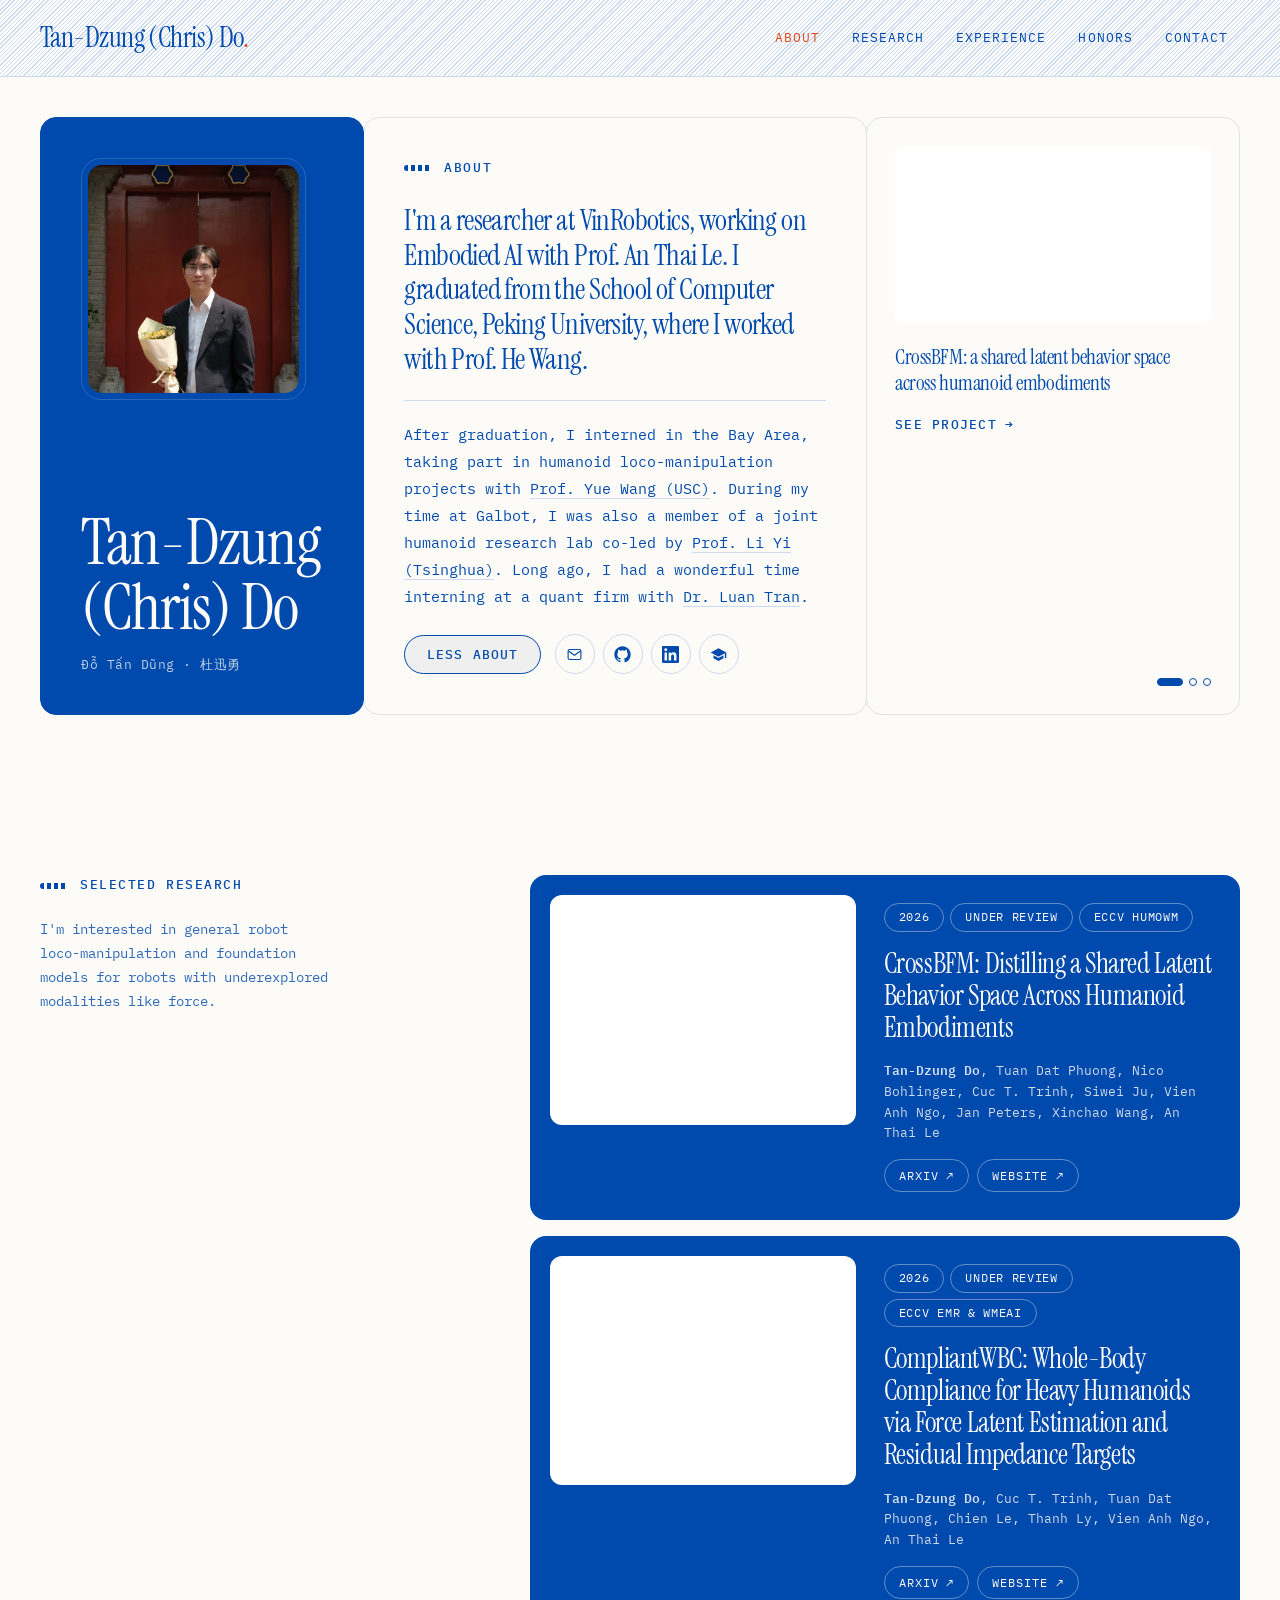
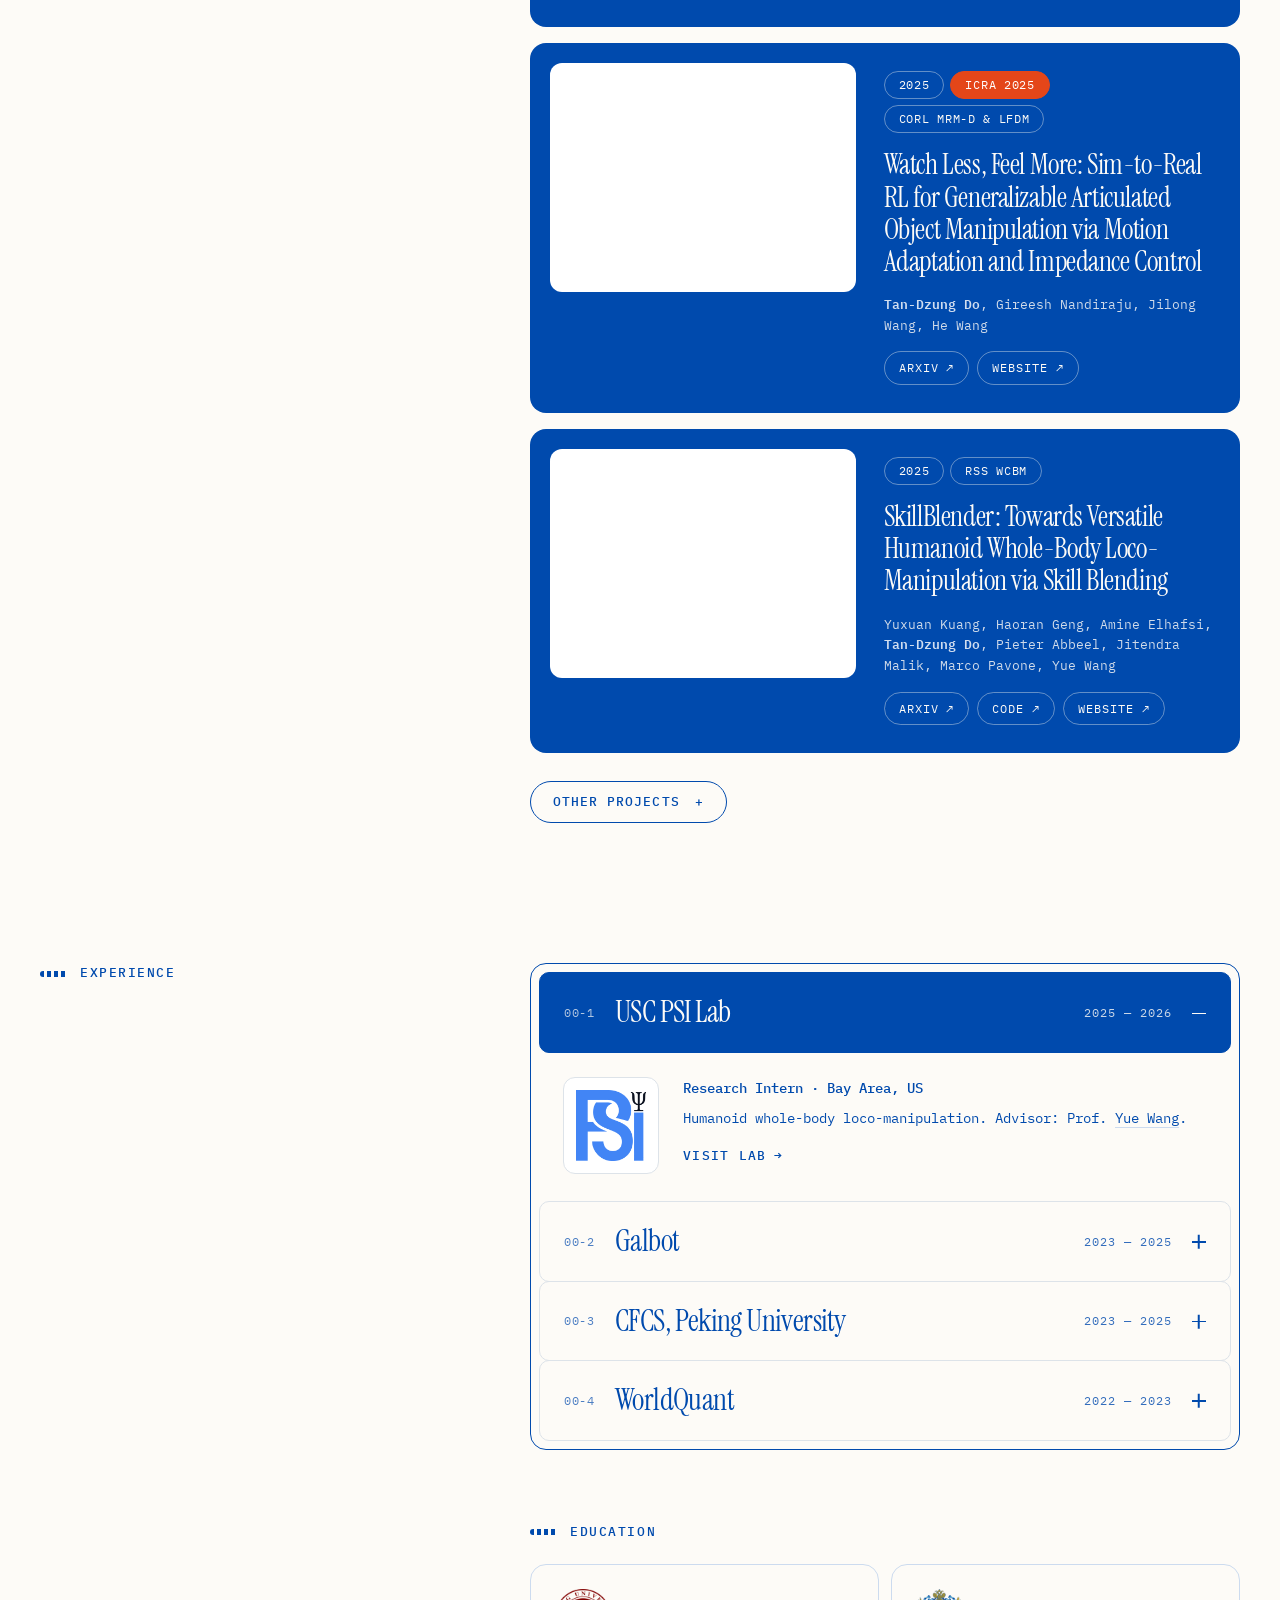
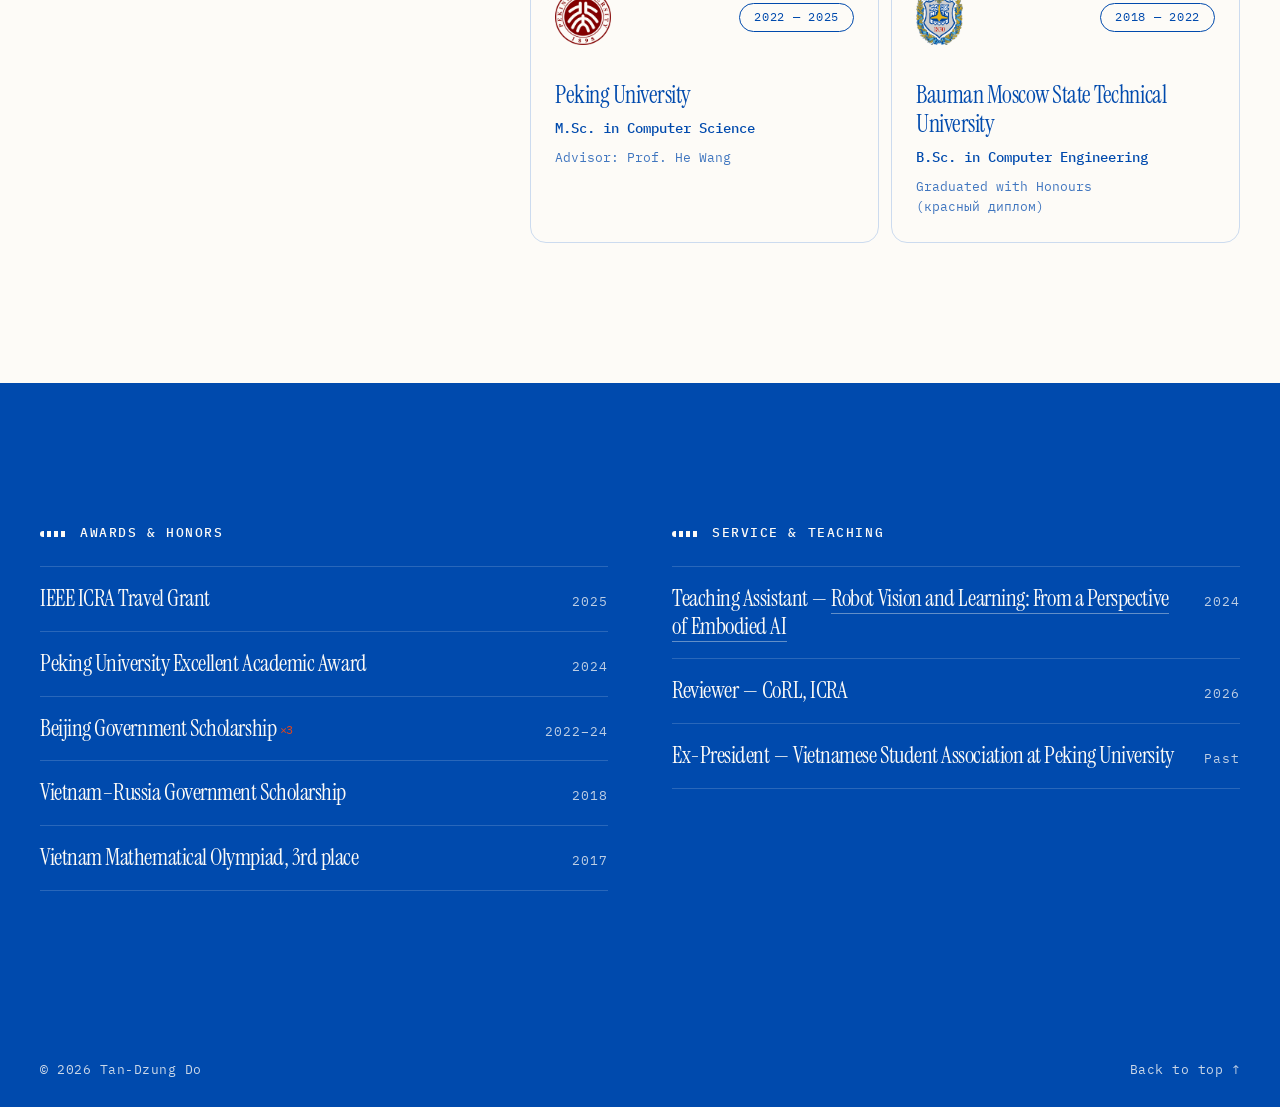
==== index.html @ 49c079be "Add arXiv links for CrossBFM and CompliantWBC" ====
<!DOCTYPE html>
<html lang="en">

<head>
  <meta charset="utf-8">
  <meta name="viewport" content="width=device-width, initial-scale=1">
  <title>Tan-Dzung (Chris) Do</title>
  <meta name="author" content="Tan-Dzung Do">
  <meta name="description" content="Tan-Dzung (Chris) Do — Researcher at VinRobotics working on Embodied AI and humanoid loco-manipulation.">

  <!-- No build step: index.html + style.css + main.js, with assets in
       images/ and videos/. Open index.html directly and it works. -->
  <link rel="icon" href="favicon.ico">

  <link rel="preconnect" href="https://fonts.googleapis.com">
  <link rel="preconnect" href="https://fonts.gstatic.com" crossorigin>
  <link href="https://fonts.googleapis.com/css2?family=IBM+Plex+Mono:wght@300;400;500;600&family=Instrument+Serif:ital@0;1&display=swap" rel="stylesheet">

  <link rel="stylesheet" href="style.css">
  <script>
    document.documentElement.classList.add('js');
  </script>

  <!-- Google tag (gtag.js) -->
  <script async src="https://www.googletagmanager.com/gtag/js?id=G-E00L9PT3V9"></script>
  <script>
    window.dataLayer = window.dataLayer || [];
    function gtag(){dataLayer.push(arguments);}
    gtag('js', new Date());
    gtag('config', 'G-E00L9PT3V9');
  </script>
</head>

<body>

  <!-- ================================ nav ================================ -->
  <header class="nav">
    <div class="wrap nav-inner">
      <a class="brand" href="#top">Tan-Dzung (Chris) Do<span class="dot">.</span></a>
      <nav class="nav-links" id="nav-links">
        <a href="#about">About</a>
        <a href="#research">Research</a>
        <a href="#experience">Experience</a>
        <a href="#honors">Honors</a>
        <a href="#contact">Contact</a>
      </nav>
      <button class="nav-toggle" aria-label="Menu" aria-expanded="false" aria-controls="nav-links"><span></span><span></span></button>
    </div>
  </header>

  <main id="top">

    <!-- ================================ hero =============================== -->
    <section class="hero wrap">
      <div class="hero-top">

        <div class="cell cell-profile reveal">
          <div class="profile-img">
            <img src="images/profile.jpg" alt="Tan-Dzung (Chris) Do">
          </div>
          <h1 class="h1">Tan-Dzung (Chris) Do</h1>
          <p class="alias">Đỗ Tấn Dũng · 杜迅勇</p>
        </div>

        <div class="cell cell-bio reveal" id="about">
          <p class="label"><span class="label-mark"></span>About</p>
          <h2 class="h2 about-lead">I'm a researcher at <a href="https://vinrobotics.net" target="_blank" rel="noopener">VinRobotics</a>, working on Embodied AI with <a href="https://anindex.github.io" target="_blank" rel="noopener">Prof. An Thai Le</a>. I graduated from <a href="https://cs.pku.edu.cn/English/Home.htm" target="_blank" rel="noopener">the School of Computer Science</a>, <a href="https://www.pku.edu.cn/" target="_blank" rel="noopener">Peking University</a>, where I worked with <a href="https://hughw19.github.io" target="_blank" rel="noopener">Prof. He Wang</a>.</h2>
          <div class="about-more" id="about-more">
            <p>After graduation, I interned in the Bay Area, taking part in humanoid loco-manipulation projects with <a href="https://yuewang.xyz" target="_blank" rel="noopener">Prof. Yue Wang (USC)</a>. During my time at Galbot, I was also a member of a joint humanoid research lab co-led by <a href="https://ericyi.github.io/" target="_blank" rel="noopener">Prof. Li Yi (Tsinghua)</a>. Long ago, I had a wonderful time interning at a quant firm with <a href="https://scholar.google.com/citations?user=O0GvP1IAAAAJ&hl=en" target="_blank" rel="noopener">Dr. Luan Tran</a>.</p>
          </div>
          <div class="bio-foot">
            <div class="bio-row">
              <button class="btn" id="bio-toggle" aria-expanded="true" aria-controls="about-more"><span class="btn-bg"></span><span class="btn-text">Less about</span></button>
              <nav class="socials" aria-label="Elsewhere">
                <a href="mailto:tandzung.do@gmail.com" aria-label="Email" title="Email">
                  <svg viewBox="0 0 24 24" fill="none" stroke="currentColor" stroke-width="1.6" stroke-linejoin="round"><rect x="3" y="5" width="18" height="14" rx="2"/><path d="m3.5 7 8.5 6 8.5-6"/></svg>
                </a>
                <a href="https://github.com/dotandung" aria-label="GitHub" title="GitHub" target="_blank" rel="noopener">
                  <svg viewBox="0 0 24 24" fill="currentColor"><path d="M12 .5C5.65.5.5 5.65.5 12c0 5.08 3.29 9.39 7.86 10.91.58.1.79-.25.79-.56v-2c-3.2.7-3.87-1.37-3.87-1.37-.52-1.33-1.28-1.69-1.28-1.69-1.04-.71.08-.7.08-.7 1.15.08 1.76 1.19 1.76 1.19 1.03 1.76 2.69 1.25 3.35.96.1-.75.4-1.25.73-1.54-2.55-.29-5.24-1.28-5.24-5.69 0-1.26.45-2.29 1.19-3.1-.12-.29-.52-1.46.11-3.05 0 0 .97-.31 3.17 1.18a11 11 0 0 1 5.77 0c2.2-1.49 3.17-1.18 3.17-1.18.63 1.59.23 2.76.11 3.05.74.81 1.19 1.84 1.19 3.1 0 4.42-2.69 5.39-5.26 5.68.41.36.78 1.06.78 2.14v3.17c0 .31.21.67.8.56A11.5 11.5 0 0 0 23.5 12C23.5 5.65 18.35.5 12 .5z"/></svg>
                </a>
                <!-- TODO: paste your LinkedIn and Google Scholar URLs into the two hrefs below -->
                <a href="#" data-placeholder aria-label="LinkedIn" title="LinkedIn">
                  <svg viewBox="0 0 24 24" fill="currentColor"><path d="M20.45 20.45h-3.56v-5.57c0-1.33-.02-3.04-1.85-3.04-1.85 0-2.14 1.45-2.14 2.94v5.67H9.35V9h3.41v1.56h.05c.48-.9 1.64-1.85 3.37-1.85 3.6 0 4.27 2.37 4.27 5.46v6.28zM5.34 7.43a2.06 2.06 0 1 1 0-4.13 2.06 2.06 0 0 1 0 4.13zM7.12 20.45H3.56V9h3.56v11.45zM22.22 0H1.77C.79 0 0 .77 0 1.73v20.54C0 23.23.79 24 1.77 24h20.45c.98 0 1.78-.77 1.78-1.73V1.73C24 .77 23.2 0 22.22 0z"/></svg>
                </a>
                <a href="#" data-placeholder aria-label="Google Scholar" title="Google Scholar">
                  <svg viewBox="0 0 24 24" fill="currentColor"><path d="M12 3 1 9l11 6 9-4.91V17h2V9L12 3zM5 13.18v4L12 21l7-3.82v-4L12 17l-7-3.82z"/></svg>
                </a>
              </nav>
            </div>
          </div>
        </div>

        <div class="cell cell-slider reveal" id="slider">
          <div class="slides">
            <a class="slide is-active" href="https://dotandung.github.io/crossbfm" target="_blank" rel="noopener">
              <span class="slide-media"><video muted loop playsinline preload="metadata" src="videos/crossbfm.mp4"></video></span>
              <span class="slide-body">
                <span class="h5">CrossBFM: a shared latent behavior space across humanoid embodiments</span>
                <span class="see">See project <i>→</i></span>
              </span>
            </a>
            <a class="slide" href="https://compliantwbc.github.io/" target="_blank" rel="noopener">
              <span class="slide-media"><video muted loop playsinline preload="metadata" src="videos/compliantwbc.mp4"></video></span>
              <span class="slide-body">
                <span class="h5">CompliantWBC: whole-body compliance for heavy humanoids</span>
                <span class="see">See project <i>→</i></span>
              </span>
            </a>
            <a class="slide" href="https://watch-less-feel-more.github.io/" target="_blank" rel="noopener">
              <span class="slide-media"><video muted loop playsinline preload="metadata" src="videos/watchlessfeelmore.mp4"></video></span>
              <span class="slide-body">
                <span class="h5">Watch Less, Feel More: sim-to-real articulated manipulation</span>
                <span class="see">See project <i>→</i></span>
              </span>
            </a>
          </div>
          <div class="slider-dots" role="tablist" aria-label="Featured projects">
            <button class="is-active" aria-label="Project 1"></button>
            <button aria-label="Project 2"></button>
            <button aria-label="Project 3"></button>
          </div>
        </div>

      </div>
    </section>

    <!-- ============================= research ============================= -->
    <section class="block" id="research">
      <div class="wrap split">
        <aside class="split-side">
          <div class="sticky">
            <p class="label"><span class="label-mark"></span>Selected research</p>
            <p class="side-para">I'm interested in general robot loco-manipulation and foundation models for robots with underexplored modalities like force.</p>
          </div>
        </aside>

        <div class="split-main projects">

          <article class="project reveal">
            <a class="project-media" href="https://dotandung.github.io/crossbfm" target="_blank" rel="noopener">
              <video muted loop playsinline preload="metadata" src="videos/crossbfm.mp4"></video>
            </a>
            <div class="project-body">
              <div class="tags"><span class="tag">2026</span><span class="tag">Under review</span><span class="tag">ECCV HuMoWM</span></div>
              <a class="project-title" href="https://dotandung.github.io/crossbfm" target="_blank" rel="noopener">CrossBFM: Distilling a Shared Latent Behavior Space Across Humanoid Embodiments</a>
              <p class="authors"><strong>Tan-Dzung Do</strong>,
              <a href="https://tuandattt.github.io/" target="_blank" rel="noopener">Tuan Dat Phuong</a>,
              <a href="https://www.ias.informatik.tu-darmstadt.de/Team/NicoBohlinger" target="_blank" rel="noopener">Nico Bohlinger</a>,
              <a href="https://kookie14.github.io/kookie14/" target="_blank" rel="noopener">Cuc T. Trinh</a>,
              <a href="https://www.ias.informatik.tu-darmstadt.de/Team/SiweiJu" target="_blank" rel="noopener">Siwei Ju</a>,
              <a href="https://vienngo.github.io/" target="_blank" rel="noopener">Vien Anh Ngo</a>,
              <a href="https://www.ias.informatik.tu-darmstadt.de/Member/JanPeters" target="_blank" rel="noopener">Jan Peters</a>,
              <a href="https://sites.google.com/site/sitexinchaowang/" target="_blank" rel="noopener">Xinchao Wang</a>,
              <a href="https://anindex.github.io/" target="_blank" rel="noopener">An Thai Le</a></p>
              <p class="project-links"><a href="https://arxiv.org/abs/2609.38087" target="_blank" rel="noopener">arXiv <i>↗</i></a><a href="https://dotandung.github.io/crossbfm" target="_blank" rel="noopener">Website <i>↗</i></a></p>
            </div>
          </article>
          <article class="project reveal">
            <a class="project-media" href="https://dotandung.github.io/compliantwbc" target="_blank" rel="noopener">
              <video muted loop playsinline preload="metadata" src="videos/compliantwbc.mp4"></video>
            </a>
            <div class="project-body">
              <div class="tags"><span class="tag">2026</span><span class="tag">Under review</span><span class="tag">ECCV EMR &amp; WMEAI</span></div>
              <a class="project-title" href="https://dotandung.github.io/compliantwbc" target="_blank" rel="noopener">CompliantWBC: Whole-Body Compliance for Heavy Humanoids via Force Latent Estimation and Residual Impedance Targets</a>
              <p class="authors"><strong>Tan-Dzung Do</strong>, <a href="https://kookie14.github.io/kookie14/" target="_blank" rel="noopener">Cuc T. Trinh</a>, <a href="https://tuandattt.github.io/" target="_blank" rel="noopener">Tuan Dat Phuong</a>, Chien Le, Thanh Ly, <a href="https://vienngo.github.io/" target="_blank" rel="noopener">Vien Anh Ngo</a>, <a href="https://anindex.github.io/" target="_blank" rel="noopener">An Thai Le</a></p>
              <p class="project-links"><a href="https://arxiv.org/abs/2609.33310" target="_blank" rel="noopener">arXiv <i>↗</i></a><a href="https://dotandung.github.io/compliantwbc" target="_blank" rel="noopener">Website <i>↗</i></a></p>
            </div>
          </article>

          <article class="project reveal">
            <a class="project-media" href="https://watch-less-feel-more.github.io/" target="_blank" rel="noopener">
              <video muted loop playsinline preload="metadata" src="videos/watchlessfeelmore.mp4"></video>
            </a>
            <div class="project-body">
              <div class="tags"><span class="tag">2025</span><span class="tag tag-hot">ICRA 2025</span><span class="tag">CoRL MRM-D &amp; LFDM</span></div>
              <a class="project-title" href="https://watch-less-feel-more.github.io/" target="_blank" rel="noopener">Watch Less, Feel More: Sim-to-Real RL for Generalizable Articulated Object Manipulation via Motion Adaptation and Impedance Control</a>
              <p class="authors"><strong>Tan-Dzung Do</strong>, <a href="https://user432.github.io/" target="_blank" rel="noopener">Gireesh Nandiraju</a>, <a href="https://42jaylonw.github.io/" target="_blank" rel="noopener">Jilong Wang</a>, <a href="https://hughw19.github.io/" target="_blank" rel="noopener">He Wang</a></p>
              <p class="project-links"><a href="https://arxiv.org/abs/2502.14457/" target="_blank" rel="noopener">arXiv <i>↗</i></a><a href="https://watch-less-feel-more.github.io/" target="_blank" rel="noopener">Website <i>↗</i></a></p>
            </div>
          </article>

          <article class="project reveal">
            <a class="project-media" href="https://psi-lab.ai/SkillBlender-web/" target="_blank" rel="noopener">
              <video muted loop playsinline preload="metadata" src="videos/skillblender.mp4"></video>
            </a>
            <div class="project-body">
              <div class="tags"><span class="tag">2025</span><span class="tag">RSS WCBM</span></div>
              <a class="project-title" href="https://psi-lab.ai/SkillBlender-web/" target="_blank" rel="noopener">SkillBlender: Towards Versatile Humanoid Whole-Body Loco-Manipulation via Skill Blending</a>
              <p class="authors"><a href="https://yuxuank.com/" target="_blank" rel="noopener">Yuxuan Kuang</a>, <a href="https://geng-haoran.github.io/" target="_blank" rel="noopener">Haoran Geng</a>, <a href="https://stanfordasl.github.io//people/amine-elhafsi/" target="_blank" rel="noopener">Amine Elhafsi</a>, <strong>Tan-Dzung Do</strong>, <a href="https://people.eecs.berkeley.edu/~pabbeel/" target="_blank" rel="noopener">Pieter Abbeel</a>, <a href="https://people.eecs.berkeley.edu/~malik/" target="_blank" rel="noopener">Jitendra Malik</a>, <a href="https://profiles.stanford.edu/marco-pavone" target="_blank" rel="noopener">Marco Pavone</a>, <a href="https://yuewang.xyz/" target="_blank" rel="noopener">Yue Wang</a></p>
              <p class="project-links"><a href="https://arxiv.org/abs/2506.09366" target="_blank" rel="noopener">arXiv <i>↗</i></a><a href="https://github.com/Humanoid-SkillBlender/SkillBlender" target="_blank" rel="noopener">Code <i>↗</i></a><a href="https://psi-lab.ai/SkillBlender-web/" target="_blank" rel="noopener">Website <i>↗</i></a></p>
            </div>
          </article>

          <details class="more-projects reveal">
            <summary><span class="btn btn-ghost"><span class="btn-bg"></span><span class="btn-text">Other projects <i class="plus">+</i></span></span></summary>

            <article class="project project-light">
              <a class="project-media" href="https://fai-rl-tech.github.io/tact-locomotion.github.io/" target="_blank" rel="noopener">
                <video muted loop playsinline preload="metadata" src="videos/tactful.mp4"></video>
              </a>
              <div class="project-body">
                <div class="tags"><span class="tag">2026</span><span class="tag">Under review</span><span class="tag">ECCV EMR</span></div>
                <a class="project-title" href="https://fai-rl-tech.github.io/tact-locomotion.github.io/" target="_blank" rel="noopener">TACTful: Multi-Channel Terrain Affordance and Compliance Training for Payload-Robust Perceptive Humanoid Locomotion</a>
                <p class="authors">Thanh Ly, Truong-Duy Dang, Chien Le, <strong>Tan-Dzung Do</strong>, <a href="https://tuandattt.github.io/" target="_blank" rel="noopener">Tuan Dat Phuong</a>, <a href="https://kookie14.github.io/kookie14/" target="_blank" rel="noopener">Cuc T. Trinh</a>, <a href="https://vienngo.github.io/" target="_blank" rel="noopener">Vien Anh Ngo</a>, <a href="https://anindex.github.io/" target="_blank" rel="noopener">An Thai Le</a></p>
                <p class="project-links"><a href="https://fai-rl-tech.github.io/tact-locomotion.github.io/" target="_blank" rel="noopener">Website <i>↗</i></a></p>
              </div>
            </article>

            <article class="project project-light">
              <span class="project-media">
                <video muted loop playsinline preload="metadata" src="videos/exoskeleton.mp4"></video>
              </span>
              <div class="project-body">
                <div class="tags"><span class="tag">In-house product</span></div>
                <span class="project-title">On Exoskeleton-aided Data for Humanoid Loco-manipulation</span>
                <p class="authors">Yiming Wang, <strong>Tan-Dzung Do</strong>, <a href="https://changhaonan.github.io/" target="_blank" rel="noopener">Haonan Chang</a>, <a href="https://yuewang.xyz/" target="_blank" rel="noopener">Yue Wang</a></p>
              </div>
            </article>
          </details>

        </div>
      </div>
    </section>

    <!-- ============================ experience ============================ -->
    <section class="block" id="experience">
      <div class="wrap split">
        <aside class="split-side">
          <div class="sticky">
            <p class="label"><span class="label-mark"></span>Experience</p>
          </div>
        </aside>

        <div class="split-main">
          <div class="accordion reveal">

            <details class="acc" open>
              <summary>
                <span class="acc-num">00-1</span>
                <span class="h3">USC PSI Lab</span>
                <span class="acc-when">2025 — 2026</span>
                <i class="acc-icon"></i>
              </summary>
              <div class="acc-body">
                <div class="acc-logo"><img src="images/psi.png" alt="USC PSI Lab"></div>
                <div>
                  <p class="acc-role">Research Intern · Bay Area, US</p>
                  <p>Humanoid whole-body loco-manipulation. Advisor: Prof. <a href="https://yuewang.xyz/" target="_blank" rel="noopener">Yue Wang</a>.</p>
                  <a class="see" href="https://psi-lab.ai/" target="_blank" rel="noopener">Visit lab <i>→</i></a>
                </div>
              </div>
            </details>

            <details class="acc">
              <summary>
                <span class="acc-num">00-2</span>
                <span class="h3">Galbot</span>
                <span class="acc-when">2023 — 2025</span>
                <i class="acc-icon"></i>
              </summary>
              <div class="acc-body">
                <div class="acc-logo"><img src="images/galbot.svg" alt="Galbot"></div>
                <div>
                  <p class="acc-role">Research Intern · Beijing, CN</p>
                  <p>Sim-to-real manipulation. Advisor: Prof. <a href="https://hughw19.github.io/" target="_blank" rel="noopener">He Wang</a>.</p>
                  <a class="see" href="https://galbot.com/" target="_blank" rel="noopener">Visit Galbot <i>→</i></a>
                </div>
              </div>
            </details>

            <details class="acc">
              <summary>
                <span class="acc-num">00-3</span>
                <span class="h3">CFCS, Peking University</span>
                <span class="acc-when">2023 — 2025</span>
                <i class="acc-icon"></i>
              </summary>
              <div class="acc-body">
                <div class="acc-logo"><img src="images/cfcs.jpeg" alt="Center on Frontiers of Computing Studies"></div>
                <div>
                  <p class="acc-role">Research Intern · Beijing, CN</p>
                  <p>Center on Frontiers of Computing Studies. Advisor: Prof. <a href="https://hughw19.github.io/" target="_blank" rel="noopener">He Wang</a>.</p>
                  <a class="see" href="https://cfcs.pku.edu.cn/english/" target="_blank" rel="noopener">Visit CFCS <i>→</i></a>
                </div>
              </div>
            </details>

            <details class="acc">
              <summary>
                <span class="acc-num">00-4</span>
                <span class="h3">WorldQuant</span>
                <span class="acc-when">2022 — 2023</span>
                <i class="acc-icon"></i>
              </summary>
              <div class="acc-body">
                <div class="acc-logo"><img src="images/wq.jpeg" alt="WorldQuant"></div>
                <div>
                  <p class="acc-role">Intern · Hanoi, VN</p>
                  <p>Quantitative research. Advisor: Dr. <a href="https://scholar.google.com/citations?user=O0GvP1IAAAAJ&hl=en" target="_blank" rel="noopener">Luan Tran</a>.</p>
                  <a class="see" href="https://worldquant.com/" target="_blank" rel="noopener">Visit WorldQuant <i>→</i></a>
                </div>
              </div>
            </details>

          </div>

          <p class="label label-sub"><span class="label-mark"></span>Education</p>
          <div class="edu">
            <a class="edu-card reveal" href="https://pku.edu.cn/" target="_blank" rel="noopener">
              <div class="edu-top">
                <img src="images/peking_university.png" alt="Peking University">
                <span class="tag">2022 — 2025</span>
              </div>
              <span class="h4">Peking University</span>
              <p class="edu-deg">M.Sc. in Computer Science</p>
              <p class="edu-note">Advisor: Prof. He Wang</p>
            </a>
            <a class="edu-card reveal" href="https://bmstu.ru/" target="_blank" rel="noopener">
              <div class="edu-top">
                <img src="images/bmstu.png" alt="Bauman Moscow State Technical University">
                <span class="tag">2018 — 2022</span>
              </div>
              <span class="h4">Bauman Moscow State Technical University</span>
              <p class="edu-deg">B.Sc. in Computer Engineering</p>
              <p class="edu-note">Graduated with Honours <br> (красный диплом)</p>
            </a>
          </div>
        </div>
      </div>
    </section>

    <!-- ======================== honors (blue band) ======================== -->
    <section class="band" id="honors">
      <div class="wrap band-grid">
        <div>
          <p class="label label-light"><span class="label-mark"></span>Awards &amp; honors</p>
          <ul class="honors">
            <li class="reveal"><span class="h4">IEEE ICRA Travel Grant</span><span class="yr">2025</span></li>
            <li class="reveal"><span class="h4">Peking University Excellent Academic Award</span><span class="yr">2024</span></li>
            <li class="reveal"><span class="h4">Beijing Government Scholarship <em>×3</em></span><span class="yr">2022–24</span></li>
            <li class="reveal"><span class="h4">Vietnam–Russia Government Scholarship</span><span class="yr">2018</span></li>
            <li class="reveal"><span class="h4">Vietnam Mathematical Olympiad, 3rd place</span><span class="yr">2017</span></li>
          </ul>
        </div>
        <div>
          <p class="label label-light"><span class="label-mark"></span>Service &amp; teaching</p>
          <ul class="honors">
            <li class="reveal"><span class="h4">Teaching Assistant — <a href="https://hughw19.github.io/RVAL/schedule/" target="_blank" rel="noopener">Robot Vision and Learning: From a Perspective of Embodied AI</a></span><span class="yr">2024</span></li>
            <li class="reveal"><span class="h4">Reviewer — CoRL, ICRA</span><span class="yr">2026</span></li>
            <li class="reveal"><span class="h4">Ex-President — Vietnamese Student Association at Peking University</span><span class="yr">Past</span></li>
          </ul>
        </div>
      </div>
    </section>

  </main>

  <!-- ============================== footer ============================== -->
  <footer class="footer">
    <div class="wrap">
      <div class="footer-bottom">
        <span>© <span id="year">2026</span> Tan-Dzung Do</span>
        <a href="#top">Back to top ↑</a>
      </div>
    </div>
  </footer>

  <script src="main.js"></script>
</body>

</html>
---- style.css ----
/* =====================================================================
   Tan-Dzung (Chris) Do — personal site, v2
   Alabaster paper, royal-blue ink, burnt-orange spark.
   Instrument Serif for display, IBM Plex Mono for everything else.
===================================================================== */

/* ---------------------------------------------------------------- tokens */
:root {
  --paper:   #fdfbf7;   /* alabaster ground            */
  --white:   #ffffff;
  --ink:    #004aad;   /* the ink: text, lines, fills */
  --ink-2:  #4a7dc1;
  --ink-3:  #b2c9e6;
  --line:    #dde3e9;   /* hairlines on paper          */
  --line-2:  #ccdbef;
  --accent:  #e44619;
  --on-ink: rgba(255, 255, 255, .16);

  --serif: "Instrument Serif", "Times New Roman", Georgia, serif;
  --mono:  "IBM Plex Mono", ui-monospace, SFMono-Regular, Menlo, monospace;

  --wrap:   1280px;
  --gutter: clamp(16px, 4vw, 40px);
  --r:      16px;
  --ease:   cubic-bezier(.455, .03, .515, .955);
}

/* ---------------------------------------------------------add--------- base */
* { box-sizing: border-box; }
html { -webkit-text-size-adjust: 100%; scroll-behavior: smooth; scroll-padding-top: 84px; }

body {
  margin: 0;
  transition: color .4s var(--ease), background-color .4s var(--ease);
  background: var(--paper);
  color: var(--ink);
  font-family: var(--mono);
  font-size: 15px;
  font-weight: 400;
  line-height: 1.6;
  -webkit-font-smoothing: antialiased;
  -moz-osx-font-smoothing: grayscale;
}

a { color: inherit; text-decoration: none; }
img, video { max-width: 100%; display: block; }
/* grid/flex children may shrink below a loaded video's intrinsic width */
.hero-top > *, .split > *, .project > *,
.edu > *, .notes > *, .slide > * { min-width: 0; }
p { margin: 0; }
i { font-style: normal; }
[hidden] { display: none !important; }
::selection { background: var(--ink); color: var(--paper); }

.wrap {
  width: 100%;
  max-width: var(--wrap);
  margin: 0 auto;
  padding-inline: var(--gutter);
}

/* ------------------------------------------------------------ typography */
.h1, .h2, .h3, .h4, .h5 {
  margin: 0;
  font-family: var(--serif);
  font-weight: 400;
  letter-spacing: -.02em;
}
.h1 { font-size: clamp(44px, 5vw, 64px); line-height: 1.02; }
.h2 { font-size: clamp(30px, 3.2vw, 40px); line-height: 1.18; }
.h3 { font-size: clamp(24px, 2.4vw, 30px); line-height: 1.15; }
.h4 { font-size: 24px; line-height: 1.2; }
.h5 { font-size: 21px; line-height: 1.25; }
em { font-style: italic; }

/* section label: small blue bar + mono caps */
.label {
  display: flex;
  align-items: center;
  gap: 12px;
  margin-bottom: 22px;
  font-size: 13px;
  font-weight: 500;
  letter-spacing: .12em;
  text-transform: uppercase;
}
.label-mark {
  flex: none;
  width: 28px;
  height: 6px;
  border-radius: 6px;
  background: repeating-linear-gradient(90deg, currentColor 0 4px, transparent 4px 7px);
}
.label-sub { margin-top: 72px; }
.label-light { color: var(--paper); }

.side-para { max-width: 290px; font-size: 14px; line-height: 1.7; color: var(--ink); opacity: .82; }
.side-para.light { color: var(--paper); }

/* ---------------------------------------------------------------- buttons
   A pill outline whose fill sweeps in from the left on hover.            */
.btn {
  position: relative;
  display: inline-flex;
  align-items: center;
  justify-content: center;
  overflow: hidden;
  isolation: isolate;
  padding: 10px 22px;
  border: 1px solid var(--ink);
  border-radius: 200px;
  color: var(--ink);
  font-family: var(--mono);
  font-size: 13px;
  font-weight: 500;
  letter-spacing: .08em;
  text-transform: uppercase;
  cursor: pointer;
  transition: color .35s var(--ease);
}
.btn-bg {
  position: absolute;
  z-index: -1;
  inset: 0 auto 0 0;
  width: 0;
  border-radius: inherit;
  background: var(--ink);
  transition: width .45s var(--ease);
}
.btn:hover { color: var(--paper); }
.btn:hover .btn-bg { width: 100%; }

.btn-solid { background: var(--ink); color: var(--paper); }
.btn-solid .btn-bg { background: var(--accent); }
.btn-solid:hover { border-color: var(--accent); }

.see {
  display: inline-flex;
  gap: 8px;
  align-items: center;
  font-size: 12.5px;
  font-weight: 500;
  letter-spacing: .1em;
  text-transform: uppercase;
}
.see i { transition: transform .3s var(--ease); }
a:hover > .see i, .see:hover i { transform: translateX(4px); }

.tag {
  display: inline-block;
  padding: 4px 14px;
  border: 1px solid currentColor;
  border-radius: 200px;
  font-size: 11.5px;
  letter-spacing: .06em;
  text-transform: uppercase;
  white-space: nowrap;
}

/* -------------------------------------------------------------------- nav */
.nav {
  position: sticky;
  top: 0;
  z-index: 50;
  padding-top: env(safe-area-inset-top, 0px);
  /* 45° hairlines, 3px apart — the template's header pattern */
  background:
    repeating-linear-gradient(-45deg, var(--line-2) 0 1px, transparent 1px 3px),
    var(--white);
  border-bottom: 1px solid var(--line-2);
}
.nav.is-scrolled { box-shadow: 0 6px 24px -18px var(--ink); }

.nav-inner {
  display: flex;
  align-items: center;
  gap: 16px;
  height: 76px;
}
.brand {
  font-family: var(--serif);
  font-size: 28px;
  letter-spacing: -.02em;
  margin-right: auto;
  white-space: nowrap;
}
.brand .dot { color: var(--accent); }

.nav-links { display: flex; align-items: center; gap: 8px; }
.nav-links a {
  padding: 8px 12px;
  font-size: 13px;
  letter-spacing: .08em;
  text-transform: uppercase;
  transition: color .25s;
}
.nav-links a:hover, .nav-links a.is-current { color: var(--accent); }

.nav-toggle {
  display: none;
  width: 42px;
  height: 42px;
  padding: 0;
  border: 1px solid var(--ink);
  border-radius: 50%;
  background: none;
  cursor: pointer;
}
.nav-toggle span {
  display: block;
  width: 16px;
  height: 1.5px;
  margin: 4px auto;
  background: var(--ink);
  transition: transform .3s var(--ease);
}
.nav-toggle[aria-expanded="true"] span:first-child { transform: translateY(2.75px) rotate(45deg); }
.nav-toggle[aria-expanded="true"] span:last-child  { transform: translateY(-2.75px) rotate(-45deg); }

/* ------------------------------------------------------------ hero bento
   Cells share hairline borders (negative margins collapse doubled lines). */
.hero { padding-top: 40px; padding-bottom: 20px; }

.cell {
  position: relative;
  border: 1px solid var(--line);
  border-radius: var(--r);
  background: var(--paper);
}

.hero-top {
  display: grid;
  grid-template-columns: 1fr 1.55fr 1.15fr;
}
.hero-top > .cell + .cell { margin-left: -1px; }

.cell-bio {
  display: flex;
  flex-direction: column;
  gap: 24px;
  padding: 40px;
}
.cell-bio .label { margin-bottom: 0; }
.cell-bio .about-lead { font-size: clamp(26px, 2.3vw, 32px); }
.cell-bio .about-more { margin-top: 0; padding-top: 20px; }
.bio-foot {
  display: flex;
  flex-direction: column;
  align-items: flex-start;
  gap: 18px;
  margin-top: auto;
}
.bio-row { display: flex; flex-wrap: wrap; align-items: center; gap: 14px; }
.socials { display: flex; gap: 8px; }
.socials a {
  display: grid;
  place-items: center;
  width: 40px;
  height: 40px;
  border: 1px solid var(--line-2);
  border-radius: 50%;
  color: var(--ink);
  transition: background .3s var(--ease), color .3s var(--ease), border-color .3s, transform .3s var(--ease);
}
.socials a:hover { background: var(--ink); border-color: var(--ink); color: var(--paper); transform: translateY(-2px); }
.socials svg { width: 17px; height: 17px; }
.bio-tags .tag { border-color: var(--line-2); font-size: 11px; }

.cell-profile {
  display: flex;
  flex-direction: column;
  align-items: flex-start;
  justify-content: flex-end;
  gap: 14px;
  padding: 40px;
  background: var(--ink);
  border-color: var(--ink);
  color: var(--paper);
  z-index: 1;
}
.profile-img {
  width: 225px;
  max-width: 100%;
  aspect-ratio: 1;
  margin-bottom: auto;
  padding: 6px;
  border: 1px solid var(--on-ink);
  border-radius: 20px;
}
.profile-img img {
  width: 100%;
  height: 100%;
  object-fit: cover;
  border-radius: 14px;
  filter: saturate(.9);
}
.alias { font-size: 12.5px; letter-spacing: .04em; opacity: .75; }

/* featured-project slider */
.cell-slider { padding: 28px; overflow: hidden; min-height: 360px; }
.slides { position: relative; height: 100%; }
.slide {
  position: absolute;
  inset: 0;
  display: grid;
  grid-template-rows: auto 1fr;
  gap: 20px;
  opacity: 0;
  visibility: hidden;
  transform: translateX(24px);
  transition: opacity .6s var(--ease), transform .6s var(--ease), visibility 0s .6s;
}
.slide.is-active {
  position: relative;
  opacity: 1;
  visibility: visible;
  transform: none;
  transition: opacity .6s var(--ease), transform .6s var(--ease);
}
.slide-media {
  display: block;
  aspect-ratio: 16 / 9;
  overflow: hidden;
  border-radius: 10px;
  background: var(--white);
}
.slide-media video { width: 100%; height: 100%; object-fit: cover; transition: transform .6s var(--ease); }
.slide:hover .slide-media video { transform: scale(1.04); }
.slide-body { display: flex; flex-direction: column; justify-content: space-between; gap: 18px; }

.slider-dots { position: absolute; right: 28px; bottom: 28px; display: flex; gap: 6px; }
.slider-dots button {
  width: 8px;
  height: 8px;
  padding: 0;
  border: 1px solid var(--ink);
  border-radius: 8px;
  background: transparent;
  cursor: pointer;
  transition: width .35s var(--ease), background .35s;
}
.slider-dots button.is-active { width: 26px; background: var(--ink); }

/* ------------------------------------------------------ section scaffolds */
.block { padding-block: clamp(80px, 11vw, 140px) 0; }

.split {
  display: grid;
  grid-template-columns: 1fr 1.55fr;
  gap: 52px 32px;
}
.sticky { position: sticky; top: 120px; }

/* ------------------------------------------------------ research projects */
.projects { display: flex; flex-direction: column; gap: 16px; }

.project {
  display: grid;
  grid-template-columns: 1fr 1.1fr;
  gap: 8px 28px;
  padding: 20px;
  border-radius: var(--r);
  background: var(--ink);
  color: var(--paper);
}
.project-media {
  display: block;
  overflow: hidden;
  aspect-ratio: 4 / 3;
  border-radius: 12px;
  background: var(--white);
}
.project-media video {
  width: 100%;
  height: 100%;
  object-fit: cover;
  transition: transform .7s var(--ease);
}
.project:hover .project-media video { transform: scale(1.05); }

.project-body {
  display: flex;
  flex-direction: column;
  gap: 16px;
  padding: 8px 8px 8px 0;
}
.tags { display: flex; flex-wrap: wrap; gap: 6px; }
.project .tag { border-color: rgba(246, 244, 240, .4); }
.project .tag-hot { background: var(--accent); border-color: var(--accent); color: var(--white); }

.project-title {
  font-family: var(--serif);
  font-size: clamp(23px, 2.2vw, 28px);
  line-height: 1.15;
  letter-spacing: -.015em;
}
a.project-title:hover { text-decoration: underline; text-decoration-thickness: 1px; text-underline-offset: 4px; }

.authors { font-size: 12.5px; line-height: 1.65; opacity: .82; }
.authors a { border-bottom: 1px solid transparent; transition: border-color .25s; }
.authors a:hover { border-bottom-color: currentColor; }
.authors strong { font-weight: 600; opacity: 1; color: var(--white); }

.project-links { display: flex; flex-wrap: wrap; gap: 8px; margin-top: auto; }
.project-links a {
  padding: 6px 14px;
  border: 1px solid rgba(246, 244, 240, .4);
  border-radius: 200px;
  font-size: 12px;
  letter-spacing: .08em;
  text-transform: uppercase;
  transition: background .3s var(--ease), color .3s var(--ease);
}
.project-links a:hover { background: var(--paper); color: var(--ink); }

/* the lighter "other projects" variant */
.project-light {
  margin-top: 16px;
  background: var(--paper);
  color: var(--ink);
  border: 1px solid var(--line);
}
.project-light .tag,
.project-light .project-links a { border-color: var(--line-2); }
.project-light .authors strong { color: var(--ink); }
.project-light .project-links a:hover { background: var(--ink); color: var(--paper); }

.more-projects { margin-top: 12px; }
.more-projects > summary { list-style: none; cursor: pointer; width: fit-content; }
.more-projects > summary::-webkit-details-marker { display: none; }
.more-projects .plus { display: inline-block; margin-left: 6px; transition: transform .3s var(--ease); }
.more-projects[open] .plus { transform: rotate(45deg); }
.btn-ghost { pointer-events: none; }
.more-projects > summary:hover .btn-ghost { color: var(--paper); }
.more-projects > summary:hover .btn-ghost .btn-bg { width: 100%; }

/* -------------------------------------------------------------------- about */
.about-lead a {
  color: var(--ink);
  background: linear-gradient(var(--accent), var(--accent)) 0 100% / 0 1px no-repeat;
  transition: background-size .4s var(--ease), color .3s;
}
.about-lead a:hover { color: var(--accent); background-size: 100% 1px; }
.about-lead { text-wrap: pretty; }

.about-more {
  margin-top: 28px;
  padding-top: 24px;
  border-top: 1px solid var(--line-2);
  font-size: 15px;
  line-height: 1.8;
  max-width: 44em;
}
.about-more a { border-bottom: 1px solid var(--line-2); }
.about-more a:hover { border-color: var(--ink); }

/* --------------------------------------------------- experience accordion */
.accordion { border: 1px solid var(--ink); border-radius: var(--r); padding: 8px; }

.acc + .acc { margin-top: -1px; }
.acc > summary {
  display: grid;
  grid-template-columns: auto 1fr auto auto;
  align-items: center;
  gap: 20px;
  padding: 22px 24px;
  border: 1px solid var(--line);
  border-radius: 10px;
  list-style: none;
  cursor: pointer;
  transition: background .3s var(--ease), color .3s var(--ease);
}
.acc > summary::-webkit-details-marker { display: none; }
.acc > summary:hover { background: var(--white); }
.acc[open] > summary { background: var(--ink); color: var(--paper); border-color: var(--ink); }

.acc-num { font-size: 12px; letter-spacing: .06em; opacity: .7; }
.acc-when { font-size: 12px; letter-spacing: .08em; text-transform: uppercase; opacity: .8; white-space: nowrap; }
.acc-icon { position: relative; width: 14px; height: 14px; }
.acc-icon::before, .acc-icon::after {
  content: "";
  position: absolute;
  top: 50%;
  left: 0;
  width: 14px;
  height: 1.5px;
  background: currentColor;
  transition: transform .35s var(--ease);
}
.acc-icon::after { transform: rotate(90deg); }
.acc[open] .acc-icon::after { transform: rotate(0); }

.acc-body {
  display: grid;
  grid-template-columns: 96px 1fr;
  gap: 24px;
  align-items: start;
  padding: 24px 24px 28px;
  font-size: 14px;
  line-height: 1.7;
}
.acc[open] .acc-body { animation: drop .45s var(--ease); }
@keyframes drop { from { opacity: 0; transform: translateY(-8px); } }

.acc-logo {
  display: grid;
  place-items: center;
  aspect-ratio: 1;
  padding: 12px;
  border: 1px solid var(--line);
  border-radius: 12px;
  background: var(--white);
}
.acc-logo img { max-height: 100%; object-fit: contain; }
.acc-role { font-weight: 500; margin-bottom: 6px; }
.acc-body p a { border-bottom: 1px solid var(--line-2); }
.acc-body p a:hover { border-color: var(--ink); }
.acc-body .see { margin-top: 14px; }
.acc-body .see:hover { color: var(--accent); }

/* education cards */
.edu { display: grid; grid-template-columns: 1fr 1fr; gap: 12px; }
.edu-card {
  display: flex;
  flex-direction: column;
  gap: 8px;
  padding: 24px;
  border: 1px solid var(--line-2);
  border-radius: var(--r);
  transition: background .35s var(--ease), transform .35s var(--ease);
}
.edu-card:hover { background: var(--white); transform: translateY(-3px); }
.edu-top { display: flex; align-items: center; justify-content: space-between; margin-bottom: 28px; }
.edu-top img { height: 56px; width: auto; object-fit: contain; }
.edu-deg { font-size: 13.5px; font-weight: 500; }
.edu-note { font-size: 13px; opacity: .75; }

/* ------------------------------------------------------- honors blue band */
.band {
  margin-top: clamp(80px, 11vw, 140px);
  padding-block: clamp(80px, 11vw, 140px);
  background: var(--ink);
  color: var(--paper);
}
.band-grid {
  display: grid;
  grid-template-columns: 1fr 1fr;
  gap: 48px clamp(32px, 5vw, 80px);
  align-items: start;
}
.band-grid > * { min-width: 0; }
.honors { margin: 0; padding: 0; list-style: none; }
.honors li {
  display: flex;
  align-items: baseline;
  justify-content: space-between;
  gap: 24px;
  padding: 18px 0;
  border-bottom: 1px solid var(--on-ink);
}
.honors li:first-child { border-top: 1px solid var(--on-ink); }
.honors .h4 { font-size: clamp(20px, 1.8vw, 24px); transition: transform .4s var(--ease); }
.honors li:hover .h4 { transform: translateX(8px); }
.honors a { border-bottom: 1px solid rgba(246, 244, 240, .4); }
.honors a:hover { border-color: var(--paper); }
.honors em { color: var(--accent); font-style: normal; font-family: var(--mono); font-size: .5em; vertical-align: middle; }
.yr { font-size: 13px; letter-spacing: .08em; opacity: .75; white-space: nowrap; }

/* ---------------------------------------------------------------- notes */
.notes { display: grid; grid-template-columns: 1fr 1fr; gap: 12px; }
.note {
  display: flex;
  flex-direction: column;
  align-items: flex-start;
  gap: 16px;
  padding: 28px;
  border: 1px solid var(--line-2);
  border-radius: var(--r);
  background: var(--paper);
  transition: background .35s var(--ease);
}
.note:hover { background: var(--white); }
.note p { font-size: 13.5px; line-height: 1.75; opacity: .85; }

/* ------------------------------------------------------------------ cta */
.cta { padding-bottom: clamp(80px, 11vw, 140px); }
.cta-row { display: flex; flex-wrap: wrap; gap: 12px; }
.cta-row .btn { padding: 14px 28px; font-size: 14px; text-transform: none; letter-spacing: .02em; }

/* --------------------------------------------------------------- footer */
.footer {
  padding-top: 28px;
  padding-bottom: calc(28px + env(safe-area-inset-bottom, 0px));
  background: var(--ink);
  color: var(--paper);
}
.footer-bottom {
  display: flex;
  flex-wrap: wrap;
  justify-content: space-between;
  gap: 12px;
  font-size: 12.5px;
  letter-spacing: .04em;
  opacity: .8;
}
.footer-bottom a:hover { color: var(--accent); }

/* ---------------------------------------------------------- scroll reveal */
.js .reveal {
  opacity: 0;
  transform: translateY(24px);
  transition: opacity .8s var(--ease), transform .8s var(--ease);
}
.js .reveal.is-in { opacity: 1; transform: none; }

/* ----------------------------------------------------------- responsive */
@media (max-width: 1080px) {
  .hero-top { grid-template-columns: 1fr 2fr; }
  .cell-slider { grid-column: 1 / -1; margin-left: 0 !important; margin-top: -1px; min-height: 0; }
  .project { grid-template-columns: 1fr; }
  .project-body { padding: 12px 4px 4px; }
}

@media (max-width: 820px) {
  .nav-toggle { display: block; }
  .nav-links {
    position: absolute;
    top: 100%;
    left: 0;
    right: 0;
    flex-direction: column;
    align-items: stretch;
    gap: 2px;
    border-bottom: 1px solid var(--line-2);
    padding: 12px var(--gutter) 20px;
    background: var(--white);
    transform: translateY(-8px);
    opacity: 0;
    visibility: hidden;
    transition: opacity .3s, transform .3s var(--ease), visibility 0s .3s;
  }
  .nav-links.is-open { opacity: 1; visibility: visible; transform: none; transition: opacity .3s, transform .3s var(--ease); }
  .nav-links a { padding: 12px 14px; }
}

@media (max-width: 820px) {
  .split { grid-template-columns: 1fr; gap: 28px; }
  .sticky { position: static; }
  .side-para { max-width: 34em; }
  .edu, .notes, .band-grid { grid-template-columns: 1fr; }
}

@media (max-width: 560px) {
  .hero { padding-top: 20px; }
  .hero-top { grid-template-columns: 1fr; }
  .hero-top > .cell + .cell { margin-left: 0; margin-top: -1px; }
  .cell-bio { padding: 28px; }
  .cell-profile { padding: 20px; }
  /* picture on the left, name + alias beside it, so the bio shows sooner */
  .cell-profile {
    display: grid;
    grid-template-columns: auto 1fr;
    align-items: center;
    column-gap: 16px;
    row-gap: 6px;
  }
  .profile-img { grid-row: 1 / span 2; width: clamp(112px, 34vw, 150px); margin-bottom: 0; }
  .cell-profile .h1 { align-self: end; font-size: clamp(26px, 7.5vw, 34px); }
  .alias { align-self: start; }
  .cell-slider { padding: 20px; min-height: 0; }
  .slider-dots { right: 20px; bottom: 20px; }
  .acc > summary { grid-template-columns: 1fr auto; gap: 6px 16px; padding: 18px; }
  .acc-num { grid-column: 1 / -1; }
  .acc-when { grid-row: 3; }
  .acc-icon { grid-row: 2; grid-column: 2; }
  .acc-body { grid-template-columns: 1fr; padding: 20px 12px; }
  .acc-logo { width: 72px; }
  .honors li { flex-direction: column; gap: 6px; }
}

@media (prefers-reduced-motion: reduce) {
  html { scroll-behavior: auto; }
  *, *::before, *::after { transition: none !important; animation: none !important; }
  .js .reveal { opacity: 1; transform: none; }
}
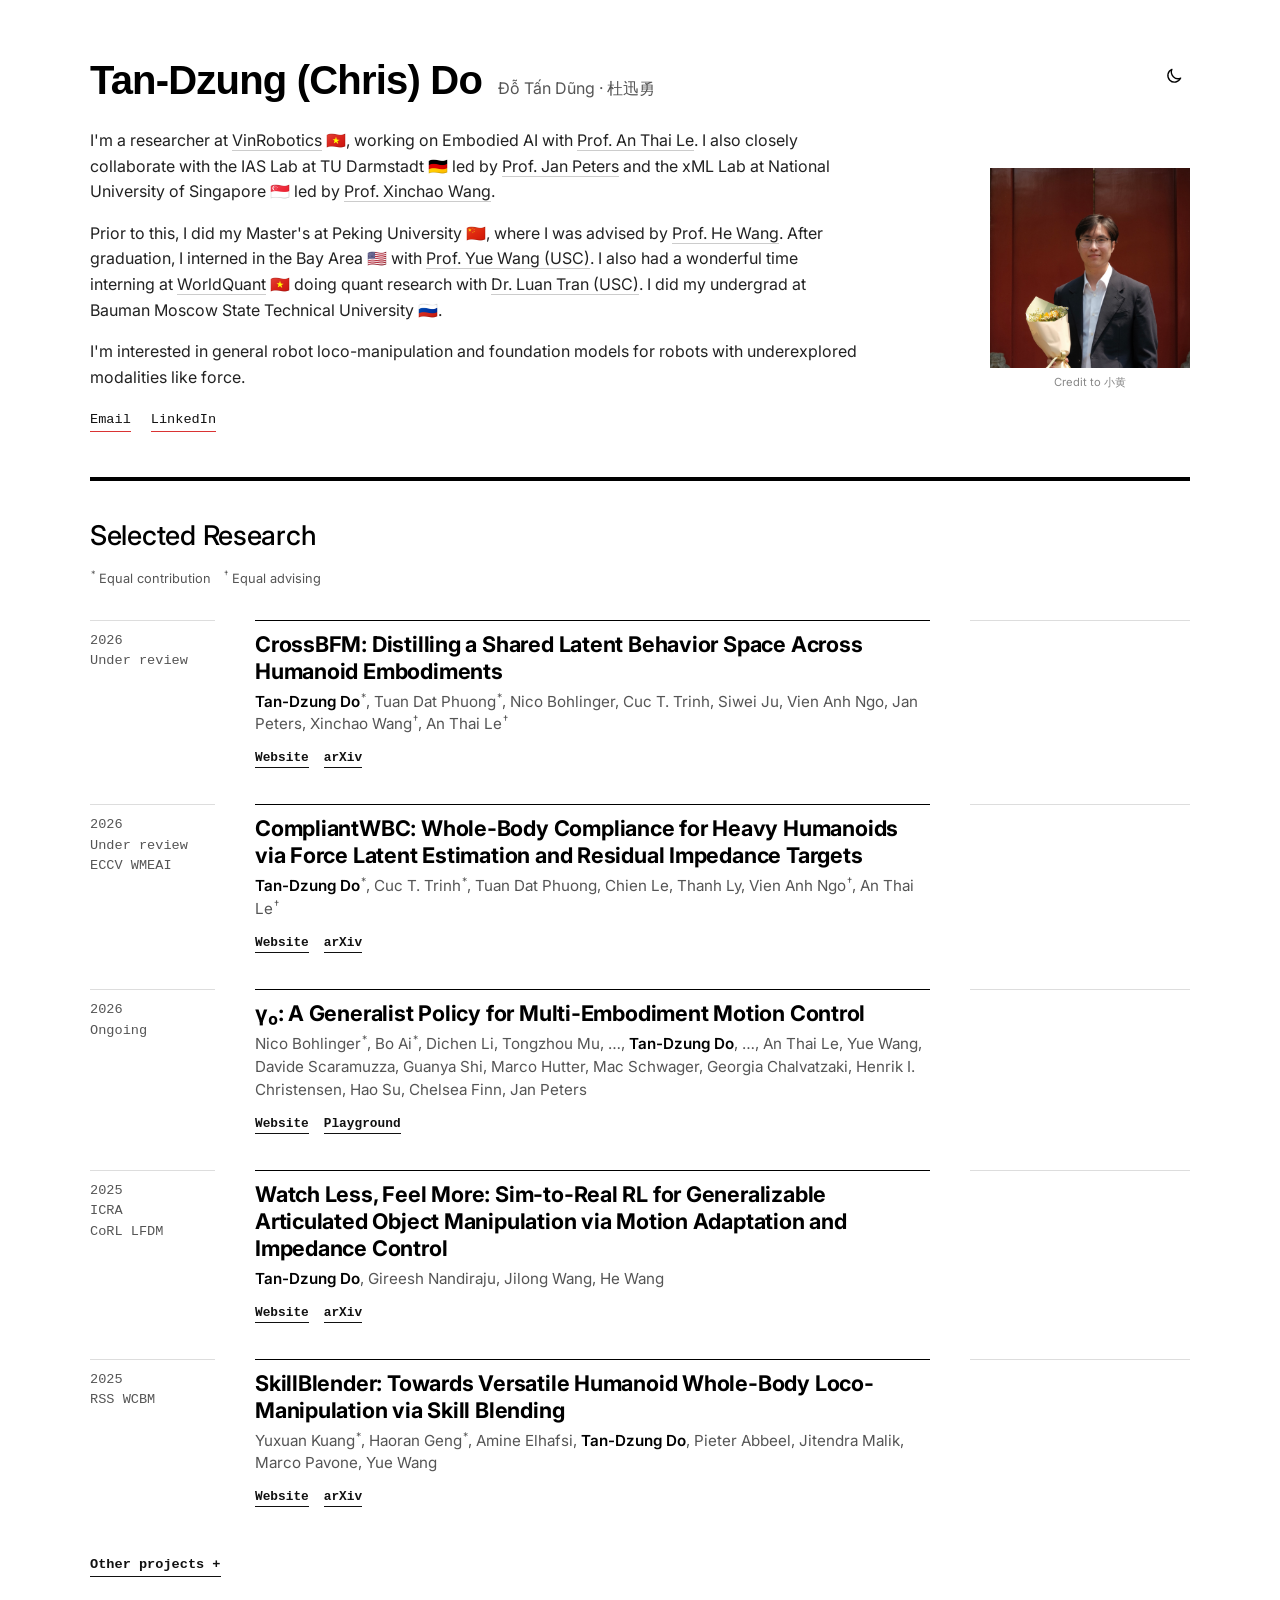
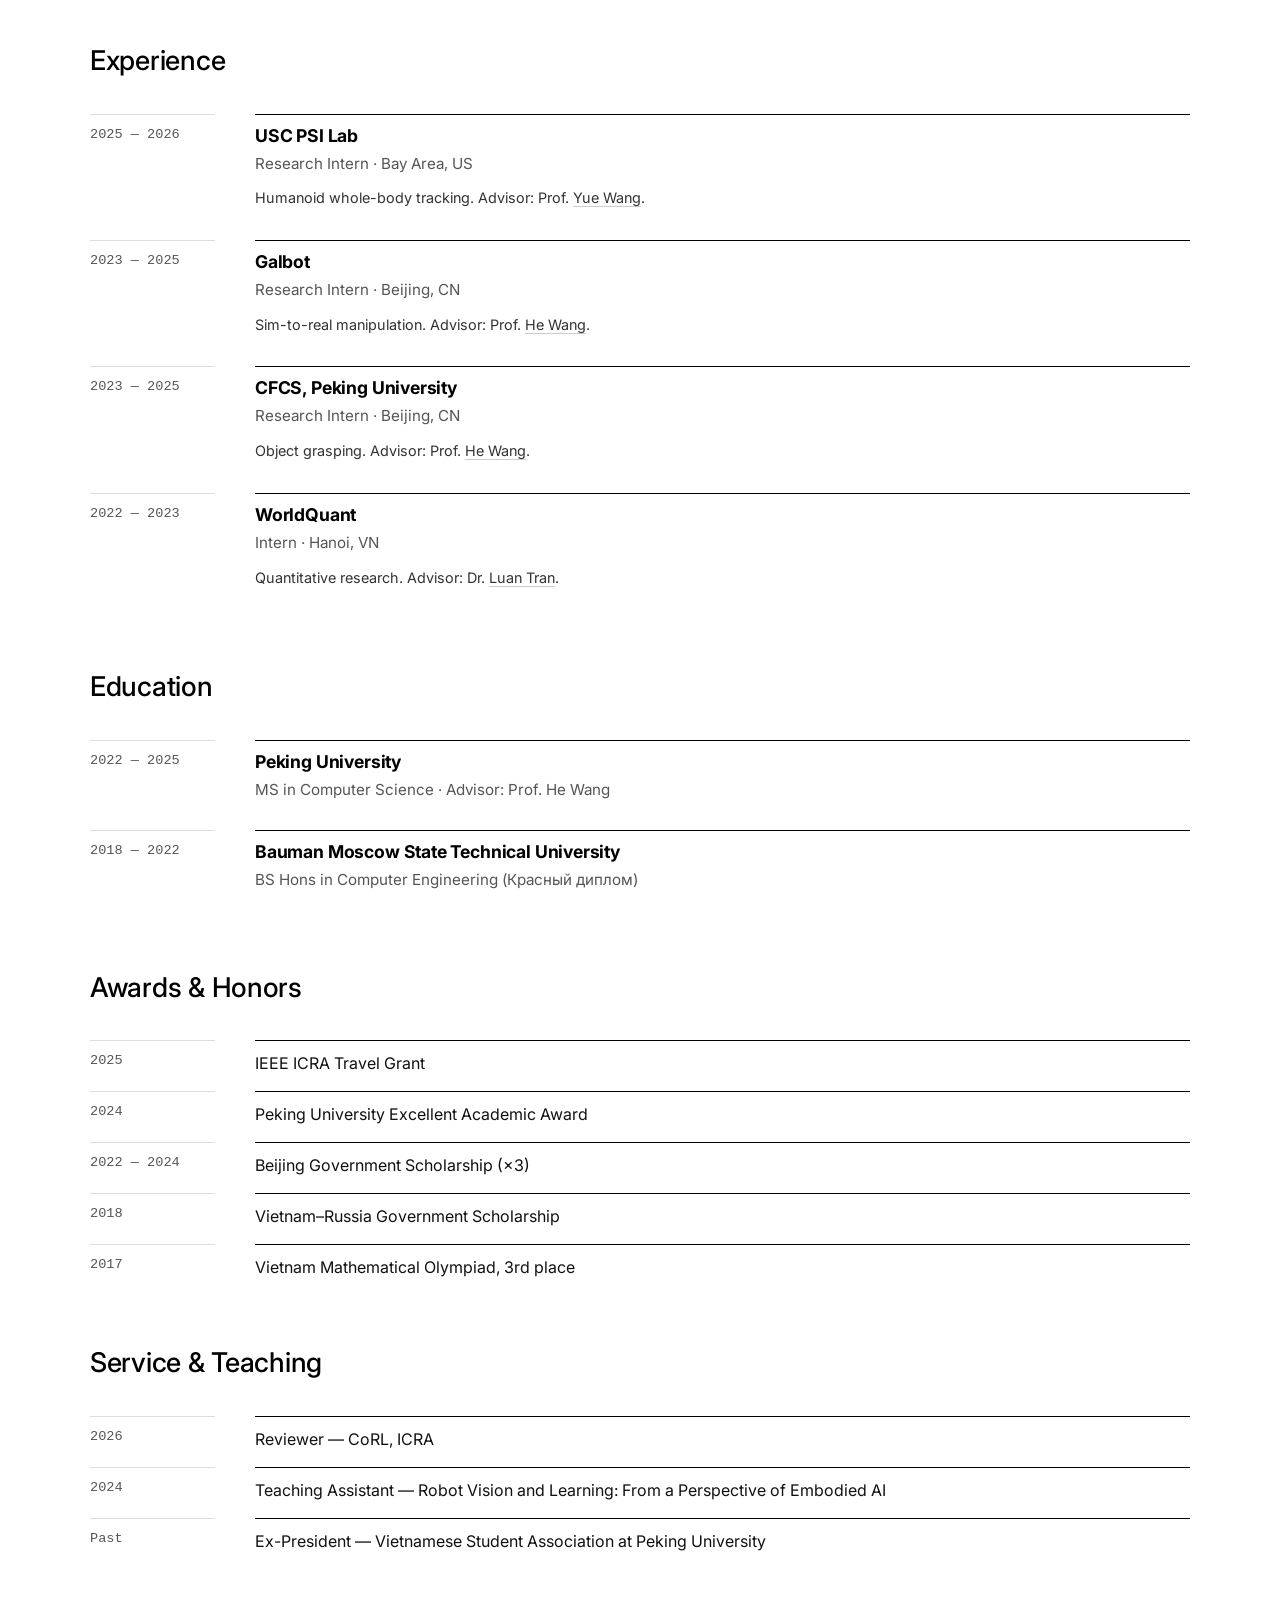
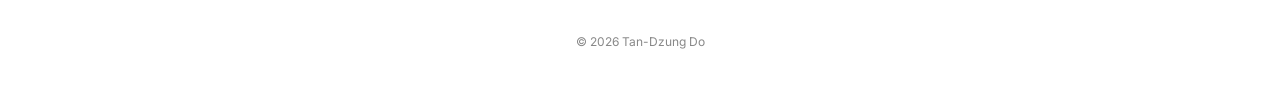
==== commit 76a35c6e: "Minimalist v3 personal website Co-Authored-By: Claude Opus 5.5 <noreply@anthropic.com>" ====
--- a/index.html
+++ b/index.html
@@ -8,18 +8,14 @@
   <meta name="author" content="Tan-Dzung Do">
   <meta name="description" content="Tan-Dzung (Chris) Do — Researcher at VinRobotics working on Embodied AI and humanoid loco-manipulation.">
 
-  <!-- No build step: index.html + style.css + main.js, with assets in
-       images/ and videos/. Open index.html directly and it works. -->
+  <!-- v3: minimalist layout after qianlim.github.io. No build step:
+       index.html + style.css, with media in images/ and videos/.
+       Open this file directly and it works. -->
   <link rel="icon" href="favicon.ico">
 
   <link rel="preconnect" href="https://fonts.googleapis.com">
   <link rel="preconnect" href="https://fonts.gstatic.com" crossorigin>
-  <link href="https://fonts.googleapis.com/css2?family=IBM+Plex+Mono:wght@300;400;500;600&family=Instrument+Serif:ital@0;1&display=swap" rel="stylesheet">
-
-  <link rel="stylesheet" href="style.css">
-  <script>
-    document.documentElement.classList.add('js');
-  </script>
+  <link href="https://fonts.googleapis.com/css2?family=Inter:wght@400;500;600;700&display=swap" rel="stylesheet">
 
   <!-- Google tag (gtag.js) -->
   <script async src="https://www.googletagmanager.com/gtag/js?id=G-E00L9PT3V9"></script>
@@ -29,343 +25,283 @@
     gtag('js', new Date());
     gtag('config', 'G-E00L9PT3V9');
   </script>
+
+  <link rel="stylesheet" href="style.css">
+  <script>
+    try {
+      var t = localStorage.getItem('theme');
+      if (t === 'dark' || t === 'light') document.documentElement.setAttribute('data-theme', t);
+    } catch (e) {}
+  </script>
 </head>
 
 <body>
-
-  <!-- ================================ nav ================================ -->
-  <header class="nav">
-    <div class="wrap nav-inner">
-      <a class="brand" href="#top">Tan-Dzung (Chris) Do<span class="dot">.</span></a>
-      <nav class="nav-links" id="nav-links">
-        <a href="#about">About</a>
-        <a href="#research">Research</a>
-        <a href="#experience">Experience</a>
-        <a href="#honors">Honors</a>
-        <a href="#contact">Contact</a>
-      </nav>
-      <button class="nav-toggle" aria-label="Menu" aria-expanded="false" aria-controls="nav-links"><span></span><span></span></button>
-    </div>
-  </header>
-
-  <main id="top">
-
-    <!-- ================================ hero =============================== -->
-    <section class="hero wrap">
-      <div class="hero-top">
-
-        <div class="cell cell-profile reveal">
-          <div class="profile-img">
+  <div class="page">
+
+    <!-- ============================== header ============================== -->
+    <header>
+      <button class="theme-switch" id="theme-switch" type="button" aria-label="Switch to dark mode">
+        <svg class="icon-moon" viewBox="0 0 24 24" aria-hidden="true"><path d="M20 14.5A8 8 0 0 1 9.5 4a8 8 0 1 0 10.5 10.5z"/></svg>
+        <svg class="icon-sun" viewBox="0 0 24 24" aria-hidden="true"><circle cx="12" cy="12" r="4"/><path d="M12 2v2M12 20v2M2 12h2M20 12h2M4.9 4.9l1.4 1.4M17.7 17.7l1.4 1.4M4.9 19.1l1.4-1.4M17.7 6.3l1.4-1.4"/></svg>
+      </button>
+      <h1>Tan-Dzung (Chris) Do <span class="alias">Đỗ Tấn Dũng · 杜迅勇</span></h1>
+      <div class="header-body">
+        <div class="intro">
+          <p>I'm a researcher at <a href="https://vinrobotics.net" target="_blank" rel="noopener">VinRobotics</a>  🇻🇳, working on Embodied AI with <a href="https://anindex.github.io" target="_blank" rel="noopener">Prof. An Thai Le</a>. I also closely collaborate with the IAS Lab at TU Darmstadt 🇩🇪 led by <a href="https://www.ias.informatik.tu-darmstadt.de/Team/JanPeters" target="_blank" rel="noopener">Prof. Jan Peters</a> and the xML Lab at National University of Singapore 🇸🇬 led by <a href="https://sites.google.com/site/sitexinchaowang/" target="_blank" rel="noopener">Prof. Xinchao Wang</a>.</p>
+          <p>Prior to this, I did my Master's at Peking University 🇨🇳, where I was advised by <a href="https://hughw19.github.io" target="_blank" rel="noopener">Prof. He Wang</a>. After graduation, I interned in the Bay Area 🇺🇸 with <a href="https://yuewang.xyz" target="_blank" rel="noopener">Prof. Yue Wang (USC)</a>. I also had a wonderful time interning at <a href="https://worldquant.com" target="_blank" rel="noopener">WorldQuant</a> 🇻🇳 doing quant research with <a href="https://scholar.google.com/citations?user=O0GvP1IAAAAJ&hl=en" target="_blank" rel="noopener">Dr. Luan Tran (USC)</a>. I did my undergrad at Bauman Moscow State Technical University 🇷🇺.</p>
+          <p>I'm interested in general robot loco-manipulation and foundation models for robots with underexplored modalities like force.</p>
+          <nav class="links" aria-label="Elsewhere">
+            <a href="mailto:tandzung.do@gmail.com">Email</a>
+            <!-- TODO: add LinkedIn and Google Scholar once the URLs are ready:
+            <a href="..." target="_blank" rel="noopener">Google Scholar</a> -->
+            <a href="https://www.linkedin.com/in/dotandung" target="_blank" rel="noopener">LinkedIn</a>
+          </nav>
+        </div>
+        <figure class="photo-figure">
+          <div class="photo">
             <img src="images/profile.jpg" alt="Tan-Dzung (Chris) Do">
           </div>
-          <h1 class="h1">Tan-Dzung (Chris) Do</h1>
-          <p class="alias">Đỗ Tấn Dũng · 杜迅勇</p>
-        </div>
-
-        <div class="cell cell-bio reveal" id="about">
-          <p class="label"><span class="label-mark"></span>About</p>
-          <h2 class="h2 about-lead">I'm a researcher at <a href="https://vinrobotics.net" target="_blank" rel="noopener">VinRobotics</a>, working on Embodied AI with <a href="https://anindex.github.io" target="_blank" rel="noopener">Prof. An Thai Le</a>. I graduated from <a href="https://cs.pku.edu.cn/English/Home.htm" target="_blank" rel="noopener">the School of Computer Science</a>, <a href="https://www.pku.edu.cn/" target="_blank" rel="noopener">Peking University</a>, where I worked with <a href="https://hughw19.github.io" target="_blank" rel="noopener">Prof. He Wang</a>.</h2>
-          <div class="about-more" id="about-more">
-            <p>After graduation, I interned in the Bay Area, taking part in humanoid loco-manipulation projects with <a href="https://yuewang.xyz" target="_blank" rel="noopener">Prof. Yue Wang (USC)</a>. During my time at Galbot, I was also a member of a joint humanoid research lab co-led by <a href="https://ericyi.github.io/" target="_blank" rel="noopener">Prof. Li Yi (Tsinghua)</a>. Long ago, I had a wonderful time interning at a quant firm with <a href="https://scholar.google.com/citations?user=O0GvP1IAAAAJ&hl=en" target="_blank" rel="noopener">Dr. Luan Tran</a>.</p>
-          </div>
-          <div class="bio-foot">
-            <div class="bio-row">
-              <button class="btn" id="bio-toggle" aria-expanded="true" aria-controls="about-more"><span class="btn-bg"></span><span class="btn-text">Less about</span></button>
-              <nav class="socials" aria-label="Elsewhere">
-                <a href="mailto:tandzung.do@gmail.com" aria-label="Email" title="Email">
-                  <svg viewBox="0 0 24 24" fill="none" stroke="currentColor" stroke-width="1.6" stroke-linejoin="round"><rect x="3" y="5" width="18" height="14" rx="2"/><path d="m3.5 7 8.5 6 8.5-6"/></svg>
-                </a>
-                <a href="https://github.com/dotandung" aria-label="GitHub" title="GitHub" target="_blank" rel="noopener">
-                  <svg viewBox="0 0 24 24" fill="currentColor"><path d="M12 .5C5.65.5.5 5.65.5 12c0 5.08 3.29 9.39 7.86 10.91.58.1.79-.25.79-.56v-2c-3.2.7-3.87-1.37-3.87-1.37-.52-1.33-1.28-1.69-1.28-1.69-1.04-.71.08-.7.08-.7 1.15.08 1.76 1.19 1.76 1.19 1.03 1.76 2.69 1.25 3.35.96.1-.75.4-1.25.73-1.54-2.55-.29-5.24-1.28-5.24-5.69 0-1.26.45-2.29 1.19-3.1-.12-.29-.52-1.46.11-3.05 0 0 .97-.31 3.17 1.18a11 11 0 0 1 5.77 0c2.2-1.49 3.17-1.18 3.17-1.18.63 1.59.23 2.76.11 3.05.74.81 1.19 1.84 1.19 3.1 0 4.42-2.69 5.39-5.26 5.68.41.36.78 1.06.78 2.14v3.17c0 .31.21.67.8.56A11.5 11.5 0 0 0 23.5 12C23.5 5.65 18.35.5 12 .5z"/></svg>
-                </a>
-                <!-- TODO: paste your LinkedIn and Google Scholar URLs into the two hrefs below -->
-                <a href="#" data-placeholder aria-label="LinkedIn" title="LinkedIn">
-                  <svg viewBox="0 0 24 24" fill="currentColor"><path d="M20.45 20.45h-3.56v-5.57c0-1.33-.02-3.04-1.85-3.04-1.85 0-2.14 1.45-2.14 2.94v5.67H9.35V9h3.41v1.56h.05c.48-.9 1.64-1.85 3.37-1.85 3.6 0 4.27 2.37 4.27 5.46v6.28zM5.34 7.43a2.06 2.06 0 1 1 0-4.13 2.06 2.06 0 0 1 0 4.13zM7.12 20.45H3.56V9h3.56v11.45zM22.22 0H1.77C.79 0 0 .77 0 1.73v20.54C0 23.23.79 24 1.77 24h20.45c.98 0 1.78-.77 1.78-1.73V1.73C24 .77 23.2 0 22.22 0z"/></svg>
-                </a>
-                <a href="#" data-placeholder aria-label="Google Scholar" title="Google Scholar">
-                  <svg viewBox="0 0 24 24" fill="currentColor"><path d="M12 3 1 9l11 6 9-4.91V17h2V9L12 3zM5 13.18v4L12 21l7-3.82v-4L12 17l-7-3.82z"/></svg>
-                </a>
-              </nav>
+          <figcaption class="photo-credit">Credit to 小黄</figcaption>
+        </figure>
+      </div>
+    </header>
+
+    <!-- ============================= research ============================= -->
+    <h2 class="section-title" id="research">Selected Research</h2>
+    <p class="section-note marks-key"><sup class="mark">*</sup> Equal contribution &nbsp; <sup class="mark">†</sup> Equal advising</p>
+
+    <div class="grid">
+
+      <div class="item">
+        <div class="item-meta">2026<span class="venue">Under review</span></div>
+        <div class="item-content">
+          <h3 class="pub-title"><a href="https://dotandung.github.io/crossbfm" target="_blank" rel="noopener">CrossBFM: Distilling a Shared Latent Behavior Space Across Humanoid Embodiments</a></h3>
+          <div class="pub-authors"><strong>Tan-Dzung Do</strong><sup class="mark">*</sup>,
+            <a href="https://tuandattt.github.io/" target="_blank" rel="noopener">Tuan Dat Phuong</a><sup class="mark">*</sup>,
+            <a href="https://www.ias.informatik.tu-darmstadt.de/Team/NicoBohlinger" target="_blank" rel="noopener">Nico Bohlinger</a>,
+            <a href="https://kookie14.github.io/kookie14/" target="_blank" rel="noopener">Cuc T. Trinh</a>,
+            <a href="https://www.ias.informatik.tu-darmstadt.de/Team/SiweiJu" target="_blank" rel="noopener">Siwei Ju</a>,
+            <a href="https://vienngo.github.io/" target="_blank" rel="noopener">Vien Anh Ngo</a>,
+            <a href="https://www.ias.informatik.tu-darmstadt.de/Member/JanPeters" target="_blank" rel="noopener">Jan Peters</a>,
+            <a href="https://sites.google.com/site/sitexinchaowang/" target="_blank" rel="noopener">Xinchao Wang</a><sup class="mark">†</sup>,
+            <a href="https://anindex.github.io/" target="_blank" rel="noopener">An Thai Le</a><sup class="mark">†</sup></div>
+          <div class="pub-links">
+            <a href="https://dotandung.github.io/crossbfm" target="_blank" rel="noopener">Website</a>
+            <a href="https://arxiv.org/abs/2609.38087" target="_blank" rel="noopener">arXiv</a>
+          </div>
+        </div>
+        <div class="item-visual"><video muted loop playsinline preload="none" src="videos/crossbfm.mp4"></video></div>
+      </div>
+
+      <div class="item">
+        <div class="item-meta">2026<span class="venue">Under review</span><span class="venue">ECCV WMEAI</span></div>
+        <div class="item-content">
+          <h3 class="pub-title"><a href="https://dotandung.github.io/compliantwbc" target="_blank" rel="noopener">CompliantWBC: Whole-Body Compliance for Heavy Humanoids via Force Latent Estimation and Residual Impedance Targets</a></h3>
+          <div class="pub-authors"><strong>Tan-Dzung Do</strong><sup class="mark">*</sup>, <a href="https://kookie14.github.io/kookie14/" target="_blank" rel="noopener">Cuc T. Trinh</a><sup class="mark">*</sup>, <a href="https://tuandattt.github.io/" target="_blank" rel="noopener">Tuan Dat Phuong</a>, Chien Le, Thanh Ly, <a href="https://vienngo.github.io/" target="_blank" rel="noopener">Vien Anh Ngo</a><sup class="mark">†</sup>, <a href="https://anindex.github.io/" target="_blank" rel="noopener">An Thai Le</a><sup class="mark">†</sup></div>
+          <div class="pub-links">
+            <a href="https://dotandung.github.io/compliantwbc" target="_blank" rel="noopener">Website</a>
+            <a href="https://arxiv.org/abs/2609.33310" target="_blank" rel="noopener">arXiv</a>
+          </div>
+        </div>
+        <div class="item-visual"><video muted loop playsinline preload="none" src="videos/compliantwbc.mp4"></video></div>
+      </div>
+
+      <div class="item">
+        <div class="item-meta">2026<span class="venue">Ongoing</span></div>
+        <div class="item-content">
+          <h3 class="pub-title"><a href="https://gamma-zero.com/" target="_blank" rel="noopener">γ₀: A Generalist Policy for Multi-Embodiment Motion Control</a></h3>
+          <div class="pub-authors"><a href="https://www.ias.informatik.tu-darmstadt.de/Team/NicoBohlinger" target="_blank" rel="noopener">Nico Bohlinger</a><sup class="mark">*</sup>, Bo Ai<sup class="mark">*</sup>, Dichen Li, Tongzhou Mu, …, <strong>Tan-Dzung Do</strong>, …, <a href="https://anindex.github.io/" target="_blank" rel="noopener">An Thai Le</a>, <a href="https://yuewang.xyz/" target="_blank" rel="noopener">Yue Wang</a>, Davide Scaramuzza, Guanya Shi, Marco Hutter, Mac Schwager, Georgia Chalvatzaki, Henrik I. Christensen, Hao Su, Chelsea Finn, <a href="https://www.ias.informatik.tu-darmstadt.de/Member/JanPeters" target="_blank" rel="noopener">Jan Peters</a></div>
+          <div class="pub-links">
+            <a href="https://gamma-zero.com/" target="_blank" rel="noopener">Website</a>
+            <a href="https://play.gamma-zero.com/" target="_blank" rel="noopener">Playground</a>
+          </div>
+        </div>
+        <div class="item-visual"><video muted loop playsinline preload="none" src="videos/gamma-zero.mp4"></video></div>
+      </div>
+
+      <div class="item">
+        <div class="item-meta">2025<span class="venue">ICRA</span><span class="venue">CoRL LFDM</span></div>
+        <div class="item-content">
+          <h3 class="pub-title"><a href="https://watch-less-feel-more.github.io/" target="_blank" rel="noopener">Watch Less, Feel More: Sim-to-Real RL for Generalizable Articulated Object Manipulation via Motion Adaptation and Impedance Control</a></h3>
+          <div class="pub-authors"><strong>Tan-Dzung Do</strong>, <a href="https://user432.github.io/" target="_blank" rel="noopener">Gireesh Nandiraju</a>, <a href="https://42jaylonw.github.io/" target="_blank" rel="noopener">Jilong Wang</a>, <a href="https://hughw19.github.io/" target="_blank" rel="noopener">He Wang</a></div>
+          <div class="pub-links">
+            <a href="https://watch-less-feel-more.github.io/" target="_blank" rel="noopener">Website</a>
+            <a href="https://arxiv.org/abs/2502.14457/" target="_blank" rel="noopener">arXiv</a>
+          </div>
+        </div>
+        <div class="item-visual"><video muted loop playsinline preload="none" src="videos/watchlessfeelmore.mp4"></video></div>
+      </div>
+
+      <div class="item">
+        <div class="item-meta">2025<span class="venue">RSS WCBM</span></div>
+        <div class="item-content">
+          <h3 class="pub-title"><a href="https://psi-lab.ai/SkillBlender-web/" target="_blank" rel="noopener">SkillBlender: Towards Versatile Humanoid Whole-Body Loco-Manipulation via Skill Blending</a></h3>
+          <div class="pub-authors"><a href="https://yuxuank.com/" target="_blank" rel="noopener">Yuxuan Kuang</a><sup class="mark">*</sup>, <a href="https://geng-haoran.github.io/" target="_blank" rel="noopener">Haoran Geng</a><sup class="mark">*</sup>, <a href="https://stanfordasl.github.io//people/amine-elhafsi/" target="_blank" rel="noopener">Amine Elhafsi</a>, <strong>Tan-Dzung Do</strong>, <a href="https://people.eecs.berkeley.edu/~pabbeel/" target="_blank" rel="noopener">Pieter Abbeel</a>, <a href="https://people.eecs.berkeley.edu/~malik/" target="_blank" rel="noopener">Jitendra Malik</a>, <a href="https://profiles.stanford.edu/marco-pavone" target="_blank" rel="noopener">Marco Pavone</a>, <a href="https://yuewang.xyz/" target="_blank" rel="noopener">Yue Wang</a></div>
+          <div class="pub-links">
+            <a href="https://psi-lab.ai/SkillBlender-web/" target="_blank" rel="noopener">Website</a>
+            <a href="https://arxiv.org/abs/2506.09366" target="_blank" rel="noopener">arXiv</a>
+          </div>
+        </div>
+        <div class="item-visual"><video muted loop playsinline preload="none" src="videos/skillblender.mp4"></video></div>
+      </div>
+
+    </div>
+
+    <details class="more">
+      <summary><span class="when-closed">Other projects +</span><span class="when-open">Hide other projects −</span></summary>
+      <div class="grid">
+
+        <div class="item">
+          <div class="item-meta">2026<span class="venue">Under review</span><span class="venue">ECCV EMR</span></div>
+          <div class="item-content">
+            <h3 class="pub-title"><a href="https://fai-rl-tech.github.io/tact-locomotion.github.io/" target="_blank" rel="noopener">TACTful: Multi-Channel Terrain Affordance and Compliance Training for Payload-Robust Perceptive Humanoid Locomotion</a></h3>
+            <div class="pub-authors">Thanh Ly<sup class="mark">*</sup>, Truong-Duy Dang<sup class="mark">*</sup>, Chien Le, <strong>Tan-Dzung Do</strong>, <a href="https://tuandattt.github.io/" target="_blank" rel="noopener">Tuan Dat Phuong</a>, <a href="https://kookie14.github.io/kookie14/" target="_blank" rel="noopener">Cuc T. Trinh</a>, <a href="https://vienngo.github.io/" target="_blank" rel="noopener">Vien Anh Ngo</a><sup class="mark">†</sup>, <a href="https://anindex.github.io/" target="_blank" rel="noopener">An Thai Le</a><sup class="mark">†</sup></div>
+            <div class="pub-links">
+              <a href="https://fai-rl-tech.github.io/tact-locomotion.github.io/" target="_blank" rel="noopener">Website</a>
             </div>
           </div>
-        </div>
-
-        <div class="cell cell-slider reveal" id="slider">
-          <div class="slides">
-            <a class="slide is-active" href="https://dotandung.github.io/crossbfm" target="_blank" rel="noopener">
-              <span class="slide-media"><video muted loop playsinline preload="metadata" src="videos/crossbfm.mp4"></video></span>
-              <span class="slide-body">
-                <span class="h5">CrossBFM: a shared latent behavior space across humanoid embodiments</span>
-                <span class="see">See project <i>→</i></span>
-              </span>
-            </a>
-            <a class="slide" href="https://compliantwbc.github.io/" target="_blank" rel="noopener">
-              <span class="slide-media"><video muted loop playsinline preload="metadata" src="videos/compliantwbc.mp4"></video></span>
-              <span class="slide-body">
-                <span class="h5">CompliantWBC: whole-body compliance for heavy humanoids</span>
-                <span class="see">See project <i>→</i></span>
-              </span>
-            </a>
-            <a class="slide" href="https://watch-less-feel-more.github.io/" target="_blank" rel="noopener">
-              <span class="slide-media"><video muted loop playsinline preload="metadata" src="videos/watchlessfeelmore.mp4"></video></span>
-              <span class="slide-body">
-                <span class="h5">Watch Less, Feel More: sim-to-real articulated manipulation</span>
-                <span class="see">See project <i>→</i></span>
-              </span>
-            </a>
-          </div>
-          <div class="slider-dots" role="tablist" aria-label="Featured projects">
-            <button class="is-active" aria-label="Project 1"></button>
-            <button aria-label="Project 2"></button>
-            <button aria-label="Project 3"></button>
-          </div>
-        </div>
-
-      </div>
-    </section>
-
-    <!-- ============================= research ============================= -->
-    <section class="block" id="research">
-      <div class="wrap split">
-        <aside class="split-side">
-          <div class="sticky">
-            <p class="label"><span class="label-mark"></span>Selected research</p>
-            <p class="side-para">I'm interested in general robot loco-manipulation and foundation models for robots with underexplored modalities like force.</p>
-          </div>
-        </aside>
-
-        <div class="split-main projects">
-
-          <article class="project reveal">
-            <a class="project-media" href="https://dotandung.github.io/crossbfm" target="_blank" rel="noopener">
-              <video muted loop playsinline preload="metadata" src="videos/crossbfm.mp4"></video>
-            </a>
-            <div class="project-body">
-              <div class="tags"><span class="tag">2026</span><span class="tag">Under review</span><span class="tag">ECCV HuMoWM</span></div>
-              <a class="project-title" href="https://dotandung.github.io/crossbfm" target="_blank" rel="noopener">CrossBFM: Distilling a Shared Latent Behavior Space Across Humanoid Embodiments</a>
-              <p class="authors"><strong>Tan-Dzung Do</strong>,
-              <a href="https://tuandattt.github.io/" target="_blank" rel="noopener">Tuan Dat Phuong</a>,
-              <a href="https://www.ias.informatik.tu-darmstadt.de/Team/NicoBohlinger" target="_blank" rel="noopener">Nico Bohlinger</a>,
-              <a href="https://kookie14.github.io/kookie14/" target="_blank" rel="noopener">Cuc T. Trinh</a>,
-              <a href="https://www.ias.informatik.tu-darmstadt.de/Team/SiweiJu" target="_blank" rel="noopener">Siwei Ju</a>,
-              <a href="https://vienngo.github.io/" target="_blank" rel="noopener">Vien Anh Ngo</a>,
-              <a href="https://www.ias.informatik.tu-darmstadt.de/Member/JanPeters" target="_blank" rel="noopener">Jan Peters</a>,
-              <a href="https://sites.google.com/site/sitexinchaowang/" target="_blank" rel="noopener">Xinchao Wang</a>,
-              <a href="https://anindex.github.io/" target="_blank" rel="noopener">An Thai Le</a></p>
-              <p class="project-links"><a href="https://arxiv.org/abs/2609.38087" target="_blank" rel="noopener">arXiv <i>↗</i></a><a href="https://dotandung.github.io/crossbfm" target="_blank" rel="noopener">Website <i>↗</i></a></p>
-            </div>
-          </article>
-          <article class="project reveal">
-            <a class="project-media" href="https://dotandung.github.io/compliantwbc" target="_blank" rel="noopener">
-              <video muted loop playsinline preload="metadata" src="videos/compliantwbc.mp4"></video>
-            </a>
-            <div class="project-body">
-              <div class="tags"><span class="tag">2026</span><span class="tag">Under review</span><span class="tag">ECCV EMR &amp; WMEAI</span></div>
-              <a class="project-title" href="https://dotandung.github.io/compliantwbc" target="_blank" rel="noopener">CompliantWBC: Whole-Body Compliance for Heavy Humanoids via Force Latent Estimation and Residual Impedance Targets</a>
-              <p class="authors"><strong>Tan-Dzung Do</strong>, <a href="https://kookie14.github.io/kookie14/" target="_blank" rel="noopener">Cuc T. Trinh</a>, <a href="https://tuandattt.github.io/" target="_blank" rel="noopener">Tuan Dat Phuong</a>, Chien Le, Thanh Ly, <a href="https://vienngo.github.io/" target="_blank" rel="noopener">Vien Anh Ngo</a>, <a href="https://anindex.github.io/" target="_blank" rel="noopener">An Thai Le</a></p>
-              <p class="project-links"><a href="https://arxiv.org/abs/2609.33310" target="_blank" rel="noopener">arXiv <i>↗</i></a><a href="https://dotandung.github.io/compliantwbc" target="_blank" rel="noopener">Website <i>↗</i></a></p>
-            </div>
-          </article>
-
-          <article class="project reveal">
-            <a class="project-media" href="https://watch-less-feel-more.github.io/" target="_blank" rel="noopener">
-              <video muted loop playsinline preload="metadata" src="videos/watchlessfeelmore.mp4"></video>
-            </a>
-            <div class="project-body">
-              <div class="tags"><span class="tag">2025</span><span class="tag tag-hot">ICRA 2025</span><span class="tag">CoRL MRM-D &amp; LFDM</span></div>
-              <a class="project-title" href="https://watch-less-feel-more.github.io/" target="_blank" rel="noopener">Watch Less, Feel More: Sim-to-Real RL for Generalizable Articulated Object Manipulation via Motion Adaptation and Impedance Control</a>
-              <p class="authors"><strong>Tan-Dzung Do</strong>, <a href="https://user432.github.io/" target="_blank" rel="noopener">Gireesh Nandiraju</a>, <a href="https://42jaylonw.github.io/" target="_blank" rel="noopener">Jilong Wang</a>, <a href="https://hughw19.github.io/" target="_blank" rel="noopener">He Wang</a></p>
-              <p class="project-links"><a href="https://arxiv.org/abs/2502.14457/" target="_blank" rel="noopener">arXiv <i>↗</i></a><a href="https://watch-less-feel-more.github.io/" target="_blank" rel="noopener">Website <i>↗</i></a></p>
-            </div>
-          </article>
-
-          <article class="project reveal">
-            <a class="project-media" href="https://psi-lab.ai/SkillBlender-web/" target="_blank" rel="noopener">
-              <video muted loop playsinline preload="metadata" src="videos/skillblender.mp4"></video>
-            </a>
-            <div class="project-body">
-              <div class="tags"><span class="tag">2025</span><span class="tag">RSS WCBM</span></div>
-              <a class="project-title" href="https://psi-lab.ai/SkillBlender-web/" target="_blank" rel="noopener">SkillBlender: Towards Versatile Humanoid Whole-Body Loco-Manipulation via Skill Blending</a>
-              <p class="authors"><a href="https://yuxuank.com/" target="_blank" rel="noopener">Yuxuan Kuang</a>, <a href="https://geng-haoran.github.io/" target="_blank" rel="noopener">Haoran Geng</a>, <a href="https://stanfordasl.github.io//people/amine-elhafsi/" target="_blank" rel="noopener">Amine Elhafsi</a>, <strong>Tan-Dzung Do</strong>, <a href="https://people.eecs.berkeley.edu/~pabbeel/" target="_blank" rel="noopener">Pieter Abbeel</a>, <a href="https://people.eecs.berkeley.edu/~malik/" target="_blank" rel="noopener">Jitendra Malik</a>, <a href="https://profiles.stanford.edu/marco-pavone" target="_blank" rel="noopener">Marco Pavone</a>, <a href="https://yuewang.xyz/" target="_blank" rel="noopener">Yue Wang</a></p>
-              <p class="project-links"><a href="https://arxiv.org/abs/2506.09366" target="_blank" rel="noopener">arXiv <i>↗</i></a><a href="https://github.com/Humanoid-SkillBlender/SkillBlender" target="_blank" rel="noopener">Code <i>↗</i></a><a href="https://psi-lab.ai/SkillBlender-web/" target="_blank" rel="noopener">Website <i>↗</i></a></p>
-            </div>
-          </article>
-
-          <details class="more-projects reveal">
-            <summary><span class="btn btn-ghost"><span class="btn-bg"></span><span class="btn-text">Other projects <i class="plus">+</i></span></span></summary>
-
-            <article class="project project-light">
-              <a class="project-media" href="https://fai-rl-tech.github.io/tact-locomotion.github.io/" target="_blank" rel="noopener">
-                <video muted loop playsinline preload="metadata" src="videos/tactful.mp4"></video>
-              </a>
-              <div class="project-body">
-                <div class="tags"><span class="tag">2026</span><span class="tag">Under review</span><span class="tag">ECCV EMR</span></div>
-                <a class="project-title" href="https://fai-rl-tech.github.io/tact-locomotion.github.io/" target="_blank" rel="noopener">TACTful: Multi-Channel Terrain Affordance and Compliance Training for Payload-Robust Perceptive Humanoid Locomotion</a>
-                <p class="authors">Thanh Ly, Truong-Duy Dang, Chien Le, <strong>Tan-Dzung Do</strong>, <a href="https://tuandattt.github.io/" target="_blank" rel="noopener">Tuan Dat Phuong</a>, <a href="https://kookie14.github.io/kookie14/" target="_blank" rel="noopener">Cuc T. Trinh</a>, <a href="https://vienngo.github.io/" target="_blank" rel="noopener">Vien Anh Ngo</a>, <a href="https://anindex.github.io/" target="_blank" rel="noopener">An Thai Le</a></p>
-                <p class="project-links"><a href="https://fai-rl-tech.github.io/tact-locomotion.github.io/" target="_blank" rel="noopener">Website <i>↗</i></a></p>
-              </div>
-            </article>
-
-            <article class="project project-light">
-              <span class="project-media">
-                <video muted loop playsinline preload="metadata" src="videos/exoskeleton.mp4"></video>
-              </span>
-              <div class="project-body">
-                <div class="tags"><span class="tag">In-house product</span></div>
-                <span class="project-title">On Exoskeleton-aided Data for Humanoid Loco-manipulation</span>
-                <p class="authors">Yiming Wang, <strong>Tan-Dzung Do</strong>, <a href="https://changhaonan.github.io/" target="_blank" rel="noopener">Haonan Chang</a>, <a href="https://yuewang.xyz/" target="_blank" rel="noopener">Yue Wang</a></p>
-              </div>
-            </article>
-          </details>
-
-        </div>
-      </div>
-    </section>
+          <div class="item-visual"><video muted loop playsinline preload="none" src="videos/tactful.mp4"></video></div>
+        </div>
+
+        <div class="item">
+          <div class="item-meta">In-house <br> product</div>
+          <div class="item-content">
+            <h3 class="pub-title">On Exoskeleton-aided Data for Humanoid Loco-manipulation</h3>
+            <div class="pub-authors">Yiming Wang, <strong>Tan-Dzung Do</strong>, <a href="https://changhaonan.github.io/" target="_blank" rel="noopener">Haonan Chang</a>, <a href="https://yuewang.xyz/" target="_blank" rel="noopener">Yue Wang</a></div>
+          </div>
+          <div class="item-visual"><video muted loop playsinline preload="none" src="videos/exoskeleton.mp4"></video></div>
+        </div>
+
+      </div>
+    </details>
 
     <!-- ============================ experience ============================ -->
-    <section class="block" id="experience">
-      <div class="wrap split">
-        <aside class="split-side">
-          <div class="sticky">
-            <p class="label"><span class="label-mark"></span>Experience</p>
-          </div>
-        </aside>
-
-        <div class="split-main">
-          <div class="accordion reveal">
-
-            <details class="acc" open>
-              <summary>
-                <span class="acc-num">00-1</span>
-                <span class="h3">USC PSI Lab</span>
-                <span class="acc-when">2025 — 2026</span>
-                <i class="acc-icon"></i>
-              </summary>
-              <div class="acc-body">
-                <div class="acc-logo"><img src="images/psi.png" alt="USC PSI Lab"></div>
-                <div>
-                  <p class="acc-role">Research Intern · Bay Area, US</p>
-                  <p>Humanoid whole-body loco-manipulation. Advisor: Prof. <a href="https://yuewang.xyz/" target="_blank" rel="noopener">Yue Wang</a>.</p>
-                  <a class="see" href="https://psi-lab.ai/" target="_blank" rel="noopener">Visit lab <i>→</i></a>
-                </div>
-              </div>
-            </details>
-
-            <details class="acc">
-              <summary>
-                <span class="acc-num">00-2</span>
-                <span class="h3">Galbot</span>
-                <span class="acc-when">2023 — 2025</span>
-                <i class="acc-icon"></i>
-              </summary>
-              <div class="acc-body">
-                <div class="acc-logo"><img src="images/galbot.svg" alt="Galbot"></div>
-                <div>
-                  <p class="acc-role">Research Intern · Beijing, CN</p>
-                  <p>Sim-to-real manipulation. Advisor: Prof. <a href="https://hughw19.github.io/" target="_blank" rel="noopener">He Wang</a>.</p>
-                  <a class="see" href="https://galbot.com/" target="_blank" rel="noopener">Visit Galbot <i>→</i></a>
-                </div>
-              </div>
-            </details>
-
-            <details class="acc">
-              <summary>
-                <span class="acc-num">00-3</span>
-                <span class="h3">CFCS, Peking University</span>
-                <span class="acc-when">2023 — 2025</span>
-                <i class="acc-icon"></i>
-              </summary>
-              <div class="acc-body">
-                <div class="acc-logo"><img src="images/cfcs.jpeg" alt="Center on Frontiers of Computing Studies"></div>
-                <div>
-                  <p class="acc-role">Research Intern · Beijing, CN</p>
-                  <p>Center on Frontiers of Computing Studies. Advisor: Prof. <a href="https://hughw19.github.io/" target="_blank" rel="noopener">He Wang</a>.</p>
-                  <a class="see" href="https://cfcs.pku.edu.cn/english/" target="_blank" rel="noopener">Visit CFCS <i>→</i></a>
-                </div>
-              </div>
-            </details>
-
-            <details class="acc">
-              <summary>
-                <span class="acc-num">00-4</span>
-                <span class="h3">WorldQuant</span>
-                <span class="acc-when">2022 — 2023</span>
-                <i class="acc-icon"></i>
-              </summary>
-              <div class="acc-body">
-                <div class="acc-logo"><img src="images/wq.jpeg" alt="WorldQuant"></div>
-                <div>
-                  <p class="acc-role">Intern · Hanoi, VN</p>
-                  <p>Quantitative research. Advisor: Dr. <a href="https://scholar.google.com/citations?user=O0GvP1IAAAAJ&hl=en" target="_blank" rel="noopener">Luan Tran</a>.</p>
-                  <a class="see" href="https://worldquant.com/" target="_blank" rel="noopener">Visit WorldQuant <i>→</i></a>
-                </div>
-              </div>
-            </details>
-
-          </div>
-
-          <p class="label label-sub"><span class="label-mark"></span>Education</p>
-          <div class="edu">
-            <a class="edu-card reveal" href="https://pku.edu.cn/" target="_blank" rel="noopener">
-              <div class="edu-top">
-                <img src="images/peking_university.png" alt="Peking University">
-                <span class="tag">2022 — 2025</span>
-              </div>
-              <span class="h4">Peking University</span>
-              <p class="edu-deg">M.Sc. in Computer Science</p>
-              <p class="edu-note">Advisor: Prof. He Wang</p>
-            </a>
-            <a class="edu-card reveal" href="https://bmstu.ru/" target="_blank" rel="noopener">
-              <div class="edu-top">
-                <img src="images/bmstu.png" alt="Bauman Moscow State Technical University">
-                <span class="tag">2018 — 2022</span>
-              </div>
-              <span class="h4">Bauman Moscow State Technical University</span>
-              <p class="edu-deg">B.Sc. in Computer Engineering</p>
-              <p class="edu-note">Graduated with Honours <br> (красный диплом)</p>
-            </a>
-          </div>
-        </div>
-      </div>
-    </section>
-
-    <!-- ======================== honors (blue band) ======================== -->
-    <section class="band" id="honors">
-      <div class="wrap band-grid">
-        <div>
-          <p class="label label-light"><span class="label-mark"></span>Awards &amp; honors</p>
-          <ul class="honors">
-            <li class="reveal"><span class="h4">IEEE ICRA Travel Grant</span><span class="yr">2025</span></li>
-            <li class="reveal"><span class="h4">Peking University Excellent Academic Award</span><span class="yr">2024</span></li>
-            <li class="reveal"><span class="h4">Beijing Government Scholarship <em>×3</em></span><span class="yr">2022–24</span></li>
-            <li class="reveal"><span class="h4">Vietnam–Russia Government Scholarship</span><span class="yr">2018</span></li>
-            <li class="reveal"><span class="h4">Vietnam Mathematical Olympiad, 3rd place</span><span class="yr">2017</span></li>
-          </ul>
-        </div>
-        <div>
-          <p class="label label-light"><span class="label-mark"></span>Service &amp; teaching</p>
-          <ul class="honors">
-            <li class="reveal"><span class="h4">Teaching Assistant — <a href="https://hughw19.github.io/RVAL/schedule/" target="_blank" rel="noopener">Robot Vision and Learning: From a Perspective of Embodied AI</a></span><span class="yr">2024</span></li>
-            <li class="reveal"><span class="h4">Reviewer — CoRL, ICRA</span><span class="yr">2026</span></li>
-            <li class="reveal"><span class="h4">Ex-President — Vietnamese Student Association at Peking University</span><span class="yr">Past</span></li>
-          </ul>
-        </div>
-      </div>
-    </section>
-
-  </main>
-
-  <!-- ============================== footer ============================== -->
-  <footer class="footer">
-    <div class="wrap">
-      <div class="footer-bottom">
-        <span>© <span id="year">2026</span> Tan-Dzung Do</span>
-        <a href="#top">Back to top ↑</a>
-      </div>
-    </div>
-  </footer>
-
-  <script src="main.js"></script>
+    <h2 class="section-title" id="experience">Experience</h2>
+
+    <div class="grid two-col compact">
+
+      <div class="item">
+        <div class="item-meta">2025 — 2026</div>
+        <div class="item-content">
+          <h3 class="pub-title"><a href="https://psi-lab.ai/" target="_blank" rel="noopener">USC PSI Lab</a></h3>
+          <div class="pub-authors">Research Intern · Bay Area, US</div>
+          <div class="pub-desc">Humanoid whole-body tracking. Advisor: Prof. <a href="https://yuewang.xyz/" target="_blank" rel="noopener">Yue Wang</a>.</div>
+        </div>
+      </div>
+
+      <div class="item">
+        <div class="item-meta">2023 — 2025</div>
+        <div class="item-content">
+          <h3 class="pub-title"><a href="https://galbot.com/" target="_blank" rel="noopener">Galbot</a></h3>
+          <div class="pub-authors">Research Intern · Beijing, CN</div>
+          <div class="pub-desc">Sim-to-real manipulation. Advisor: Prof. <a href="https://hughw19.github.io/" target="_blank" rel="noopener">He Wang</a>.</div>
+        </div>
+      </div>
+
+      <div class="item">
+        <div class="item-meta">2023 — 2025</div>
+        <div class="item-content">
+          <h3 class="pub-title"><a href="https://cfcs.pku.edu.cn/english/" target="_blank" rel="noopener">CFCS, Peking University</a></h3>
+          <div class="pub-authors">Research Intern · Beijing, CN</div>
+          <div class="pub-desc">Object grasping. Advisor: Prof. <a href="https://hughw19.github.io/" target="_blank" rel="noopener">He Wang</a>.</div>
+        </div>
+      </div>
+
+      <div class="item">
+        <div class="item-meta">2022 — 2023</div>
+        <div class="item-content">
+          <h3 class="pub-title"><a href="https://worldquant.com/" target="_blank" rel="noopener">WorldQuant</a></h3>
+          <div class="pub-authors">Intern · Hanoi, VN</div>
+          <div class="pub-desc">Quantitative research. Advisor: Dr. <a href="https://scholar.google.com/citations?user=O0GvP1IAAAAJ&hl=en" target="_blank" rel="noopener">Luan Tran</a>.</div>
+        </div>
+      </div>
+
+    </div>
+
+    <!-- ============================ education ============================= -->
+    <h2 class="section-title" id="education">Education</h2>
+
+    <div class="grid two-col compact">
+
+      <div class="item">
+        <div class="item-meta">2022 — 2025</div>
+        <div class="item-content">
+          <h3 class="pub-title"><a href="https://pku.edu.cn/" target="_blank" rel="noopener">Peking University</a></h3>
+          <div class="pub-authors">MS in Computer Science · Advisor: Prof. He Wang</div>
+        </div>
+      </div>
+
+      <div class="item">
+        <div class="item-meta">2018 — 2022</div>
+        <div class="item-content">
+          <h3 class="pub-title"><a href="https://bmstu.ru/" target="_blank" rel="noopener">Bauman Moscow State Technical University</a></h3>
+          <div class="pub-authors">BS Hons in Computer Engineering (Красный диплом)</div>
+        </div>
+      </div>
+
+    </div>
+
+    <!-- ========================= honors & service ========================= -->
+    <h2 class="section-title" id="honors">Awards &amp; Honors</h2>
+
+    <div class="grid two-col compact">
+      <div class="item"><div class="item-meta">2025</div><div class="item-content">IEEE ICRA Travel Grant</div></div>
+      <div class="item"><div class="item-meta">2024</div><div class="item-content">Peking University Excellent Academic Award</div></div>
+      <div class="item"><div class="item-meta">2022 — 2024</div><div class="item-content">Beijing Government Scholarship (×3)</div></div>
+      <div class="item"><div class="item-meta">2018</div><div class="item-content">Vietnam–Russia Government Scholarship</div></div>
+      <div class="item"><div class="item-meta">2017</div><div class="item-content">Vietnam Mathematical Olympiad, 3rd place</div></div>
+    </div>
+
+    <h2 class="section-title" id="service">Service &amp; Teaching</h2>
+
+    <div class="grid two-col compact">
+      <div class="item"><div class="item-meta">2026</div><div class="item-content">Reviewer — CoRL, ICRA</div></div>
+      <div class="item"><div class="item-meta">2024</div><div class="item-content">Teaching Assistant — <a href="https://hughw19.github.io/RVAL/schedule/" target="_blank" rel="noopener">Robot Vision and Learning: From a Perspective of Embodied AI</a></div></div>
+      <div class="item"><div class="item-meta">Past</div><div class="item-content">Ex-President — Vietnamese Student Association at Peking University</div></div>
+    </div>
+
+  </div>
+
+  <footer>© <span id="year">2026</span> Tan-Dzung Do</footer>
+
+  <script>
+    document.getElementById('year').textContent = new Date().getFullYear();
+
+    // Light/dark switch: light by default; remembers the visitor's pick.
+    var root = document.documentElement;
+    var themeSwitch = document.getElementById('theme-switch');
+    function isDark() { return root.getAttribute('data-theme') === 'dark'; }
+    function syncSwitch() {
+      themeSwitch.setAttribute('aria-label', isDark() ? 'Switch to light mode' : 'Switch to dark mode');
+    }
+    themeSwitch.addEventListener('click', function () {
+      var mode = isDark() ? 'light' : 'dark';
+      root.setAttribute('data-theme', mode);
+      try { localStorage.setItem('theme', mode); } catch (e) {}
+      syncSwitch();
+    });
+    syncSwitch();
+
+    // Videos load and play only while on screen, so the page stays light.
+    var videos = document.querySelectorAll('video');
+    if ('IntersectionObserver' in window) {
+      var io = new IntersectionObserver(function (entries) {
+        entries.forEach(function (e) {
+          var v = e.target;
+          if (e.isIntersecting) {
+            v.preload = 'auto';
+            var p = v.play();
+            if (p && p.catch) p.catch(function () {});
+          } else {
+            v.pause();
+          }
+        });
+      }, { rootMargin: '200px 0px' });
+      videos.forEach(function (v) { io.observe(v); });
+    } else {
+      videos.forEach(function (v) { v.autoplay = true; v.preload = 'auto'; v.play(); });
+    }
+  </script>
 </body>
 
 </html>
--- a/style.css
+++ b/style.css
@@ -1,685 +1,311 @@
 /* =====================================================================
-   Tan-Dzung (Chris) Do — personal site, v2
-   Alabaster paper, royal-blue ink, burnt-orange spark.
-   Instrument Serif for display, IBM Plex Mono for everything else.
+   Tan-Dzung (Chris) Do — personal site, v3
+   Minimalist layout after qianlim.github.io. Light by default; the
+   header toggle switches to dark and remembers the choice.
 ===================================================================== */
 
-/* ---------------------------------------------------------------- tokens */
 :root {
-  --paper:   #fdfbf7;   /* alabaster ground            */
-  --white:   #ffffff;
-  --ink:    #004aad;   /* the ink: text, lines, fills */
-  --ink-2:  #4a7dc1;
-  --ink-3:  #b2c9e6;
-  --line:    #dde3e9;   /* hairlines on paper          */
-  --line-2:  #ccdbef;
-  --accent:  #e44619;
-  --on-ink: rgba(255, 255, 255, .16);
-
-  --serif: "Instrument Serif", "Times New Roman", Georgia, serif;
+  --bg:    #ffffff;
+  --text:  #111111;
+  --meta:  #555555;
+  --line:  #dddddd;
+  --darkred: #da3333;
+  --strong:    #000000;   /* headings, rules, author name  */
+  --body-2:    #222222;   /* intro paragraphs              */
+  --body-3:    #333333;   /* descriptions                  */
+  --underline: #cccccc;   /* quiet link underline          */
+  --faint:     #888888;   /* footer                        */
+  --invert-bg: #000000;   /* hover / selection fill        */
+  --invert-fg: #ffffff;
+  --on-accent: #ffffff;
+  --sans:  "Inter", "Helvetica Neue", Helvetica, Arial, sans-serif;
+  --title: "Optima", "Candara", "Lato", "Segoe UI", sans-serif;
   --mono:  "IBM Plex Mono", ui-monospace, SFMono-Regular, Menlo, monospace;
-
-  --wrap:   1280px;
-  --gutter: clamp(16px, 4vw, 40px);
-  --r:      16px;
-  --ease:   cubic-bezier(.455, .03, .515, .955);
-}
-
-/* ---------------------------------------------------------add--------- base */
+  /* --mono:  "Courier New", Courier, monospace; */
+}
+
 * { box-sizing: border-box; }
-html { -webkit-text-size-adjust: 100%; scroll-behavior: smooth; scroll-padding-top: 84px; }
+html { -webkit-text-size-adjust: 100%; scroll-behavior: smooth; }
 
 body {
   margin: 0;
-  transition: color .4s var(--ease), background-color .4s var(--ease);
-  background: var(--paper);
-  color: var(--ink);
+  transition: background-color .2s, color .2s;
+  padding: 60px 40px;
+  background: var(--bg);
+  color: var(--text);
+  font-family: var(--sans);
+  line-height: 1.5;
+  -webkit-font-smoothing: antialiased;
+}
+
+a { color: inherit; text-decoration: none; }
+img, video { display: block; max-width: 100%; }
+::selection { background: var(--invert-bg); color: var(--invert-fg); }
+
+.page { max-width: 1100px; margin: 0 auto; }
+
+/* ---------------------------------------------------------- header */
+header {
+  margin-bottom: 35px;
+  padding-bottom: 45px;
+  border-bottom: 4px solid var(--strong);
+}
+
+h1 {
+  margin: 0 0 28px;
+  font-family: var(--title);
+  font-size: 2.5rem;
+  font-weight: 600;
+  letter-spacing: -0.02em;
+  line-height: 1;
+  color: var(--strong);
+}
+.alias {
+  margin-left: .35em;
+  font-family: var(--sans);
+  font-size: 1rem;
+  font-weight: 400;
+  letter-spacing: 0;
+  color: var(--meta);
+}
+
+.header-body { display: flex; justify-content: space-between; align-items: center; gap: 40px; }
+.intro { max-width: 70%; }
+.intro p { margin: 0 0 1em; color: var(--body-2); line-height: 1.6; }
+.intro p a { border-bottom: 1px solid var(--underline); }
+.intro p a:hover { border-bottom-color: var(--strong); }
+
+.links,
+.pub-links {
+  display: flex;
+  flex-wrap: wrap;
   font-family: var(--mono);
-  font-size: 15px;
-  font-weight: 400;
-  line-height: 1.6;
-  -webkit-font-smoothing: antialiased;
-  -moz-osx-font-smoothing: grayscale;
-}
-
-a { color: inherit; text-decoration: none; }
-img, video { max-width: 100%; display: block; }
-/* grid/flex children may shrink below a loaded video's intrinsic width */
-.hero-top > *, .split > *, .project > *,
-.edu > *, .notes > *, .slide > * { min-width: 0; }
-p { margin: 0; }
-i { font-style: normal; }
-[hidden] { display: none !important; }
-::selection { background: var(--ink); color: var(--paper); }
-
-.wrap {
-  width: 100%;
-  max-width: var(--wrap);
-  margin: 0 auto;
-  padding-inline: var(--gutter);
-}
-
-/* ------------------------------------------------------------ typography */
-.h1, .h2, .h3, .h4, .h5 {
-  margin: 0;
-  font-family: var(--serif);
-  font-weight: 400;
-  letter-spacing: -.02em;
-}
-.h1 { font-size: clamp(44px, 5vw, 64px); line-height: 1.02; }
-.h2 { font-size: clamp(30px, 3.2vw, 40px); line-height: 1.18; }
-.h3 { font-size: clamp(24px, 2.4vw, 30px); line-height: 1.15; }
-.h4 { font-size: 24px; line-height: 1.2; }
-.h5 { font-size: 21px; line-height: 1.25; }
-em { font-style: italic; }
-
-/* section label: small blue bar + mono caps */
-.label {
-  display: flex;
-  align-items: center;
-  gap: 12px;
-  margin-bottom: 22px;
-  font-size: 13px;
+}
+.links { gap: 20px; margin-top: 20px; font-size: .85rem; }
+.links a {
+  border-bottom: 1px solid var(--darkred);
   font-weight: 500;
-  letter-spacing: .12em;
-  text-transform: uppercase;
-}
-.label-mark {
-  flex: none;
-  width: 28px;
-  height: 6px;
-  border-radius: 6px;
-  background: repeating-linear-gradient(90deg, currentColor 0 4px, transparent 4px 7px);
-}
-.label-sub { margin-top: 72px; }
-.label-light { color: var(--paper); }
-
-.side-para { max-width: 290px; font-size: 14px; line-height: 1.7; color: var(--ink); opacity: .82; }
-.side-para.light { color: var(--paper); }
-
-/* ---------------------------------------------------------------- buttons
-   A pill outline whose fill sweeps in from the left on hover.            */
-.btn {
-  position: relative;
-  display: inline-flex;
-  align-items: center;
-  justify-content: center;
+  transition: all .2s;
+}
+.links a:hover,
+.pub-links a:hover { background: var(--darkred); color: var(--on-accent); }
+
+/* Photo crop: the 1365×2048 portrait is cut to a square by object-fit: cover.
+   --photo-x / --photo-y pick which part stays visible (0% = left/top,
+   100% = right/bottom); --photo-zoom > 1 zooms in around that same point. */
+.photo-figure { flex-shrink: 0; margin: 0; }
+.photo-credit {
+  margin-top: 6px;
+  text-align: center;
+  font-size: .7rem;
+  color: var(--faint);
+}
+.photo {
+  --photo-x: 30%;
+  --photo-y: 50%;
+  --photo-zoom: 1.4;
+  flex-shrink: 0;
+  width: 200px;
+  aspect-ratio: 1;
   overflow: hidden;
-  isolation: isolate;
-  padding: 10px 22px;
-  border: 1px solid var(--ink);
-  border-radius: 200px;
-  color: var(--ink);
+}
+.photo img {
+  width: 85%;
+  height: 85%;
+  object-fit: cover;
+  object-position: var(--photo-x) var(--photo-y);
+  transform: scale(var(--photo-zoom));
+  transform-origin: var(--photo-x) var(--photo-y);
+}
+
+/* --------------------------------------------------------- sections */
+h2.section-title {
+  margin: 64px 0 32px;
+  font-size: 1.7rem;
+  font-weight: 500;
+  letter-spacing: -0.01em;
+  color: var(--strong);
+}
+header + h2.section-title { margin-top: 24px; }
+.section-note { margin: -20px 0 32px; max-width: 70%; color: var(--meta); }
+.marks-key { font-size: .8rem; }
+sup.mark { margin-left: 1px; font-size: .7em; line-height: 0; }
+
+/* year/venue | content | visual — same grid for every list */
+.grid {
+  display: grid;
+  grid-template-columns: 125px 1fr 220px;
+  column-gap: 40px;
+  row-gap: 36px;
+}
+.grid.compact { row-gap: 16px; }
+.grid.two-col { grid-template-columns: 125px 1fr; }
+.item { display: contents; }
+
+.item-meta {
+  padding-top: 10px;
+  border-top: 1px solid var(--line);
   font-family: var(--mono);
-  font-size: 13px;
-  font-weight: 500;
-  letter-spacing: .08em;
-  text-transform: uppercase;
-  cursor: pointer;
-  transition: color .35s var(--ease);
-}
-.btn-bg {
-  position: absolute;
-  z-index: -1;
-  inset: 0 auto 0 0;
-  width: 0;
-  border-radius: inherit;
-  background: var(--ink);
-  transition: width .45s var(--ease);
-}
-.btn:hover { color: var(--paper); }
-.btn:hover .btn-bg { width: 100%; }
-
-.btn-solid { background: var(--ink); color: var(--paper); }
-.btn-solid .btn-bg { background: var(--accent); }
-.btn-solid:hover { border-color: var(--accent); }
-
-.see {
-  display: inline-flex;
-  gap: 8px;
-  align-items: center;
-  font-size: 12.5px;
-  font-weight: 500;
-  letter-spacing: .1em;
-  text-transform: uppercase;
-}
-.see i { transition: transform .3s var(--ease); }
-a:hover > .see i, .see:hover i { transform: translateX(4px); }
-
-.tag {
-  display: inline-block;
-  padding: 4px 14px;
-  border: 1px solid currentColor;
-  border-radius: 200px;
-  font-size: 11.5px;
-  letter-spacing: .06em;
-  text-transform: uppercase;
-  white-space: nowrap;
-}
-
-/* -------------------------------------------------------------------- nav */
-.nav {
-  position: sticky;
-  top: 0;
-  z-index: 50;
-  padding-top: env(safe-area-inset-top, 0px);
-  /* 45° hairlines, 3px apart — the template's header pattern */
-  background:
-    repeating-linear-gradient(-45deg, var(--line-2) 0 1px, transparent 1px 3px),
-    var(--white);
-  border-bottom: 1px solid var(--line-2);
-}
-.nav.is-scrolled { box-shadow: 0 6px 24px -18px var(--ink); }
-
-.nav-inner {
-  display: flex;
-  align-items: center;
-  gap: 16px;
-  height: 76px;
-}
-.brand {
-  font-family: var(--serif);
-  font-size: 28px;
-  letter-spacing: -.02em;
-  margin-right: auto;
-  white-space: nowrap;
-}
-.brand .dot { color: var(--accent); }
-
-.nav-links { display: flex; align-items: center; gap: 8px; }
-.nav-links a {
-  padding: 8px 12px;
-  font-size: 13px;
-  letter-spacing: .08em;
-  text-transform: uppercase;
-  transition: color .25s;
-}
-.nav-links a:hover, .nav-links a.is-current { color: var(--accent); }
-
-.nav-toggle {
-  display: none;
-  width: 42px;
-  height: 42px;
-  padding: 0;
-  border: 1px solid var(--ink);
-  border-radius: 50%;
-  background: none;
-  cursor: pointer;
-}
-.nav-toggle span {
-  display: block;
-  width: 16px;
-  height: 1.5px;
-  margin: 4px auto;
-  background: var(--ink);
-  transition: transform .3s var(--ease);
-}
-.nav-toggle[aria-expanded="true"] span:first-child { transform: translateY(2.75px) rotate(45deg); }
-.nav-toggle[aria-expanded="true"] span:last-child  { transform: translateY(-2.75px) rotate(-45deg); }
-
-/* ------------------------------------------------------------ hero bento
-   Cells share hairline borders (negative margins collapse doubled lines). */
-.hero { padding-top: 40px; padding-bottom: 20px; }
-
-.cell {
-  position: relative;
-  border: 1px solid var(--line);
-  border-radius: var(--r);
-  background: var(--paper);
-}
-
-.hero-top {
-  display: grid;
-  grid-template-columns: 1fr 1.55fr 1.15fr;
-}
-.hero-top > .cell + .cell { margin-left: -1px; }
-
-.cell-bio {
+  font-size: .85rem;
+  color: var(--meta);
+}
+.item-meta .venue { display: block; }
+.item-content {
   display: flex;
   flex-direction: column;
-  gap: 24px;
-  padding: 40px;
-}
-.cell-bio .label { margin-bottom: 0; }
-.cell-bio .about-lead { font-size: clamp(26px, 2.3vw, 32px); }
-.cell-bio .about-more { margin-top: 0; padding-top: 20px; }
-.bio-foot {
-  display: flex;
-  flex-direction: column;
-  align-items: flex-start;
-  gap: 18px;
-  margin-top: auto;
-}
-.bio-row { display: flex; flex-wrap: wrap; align-items: center; gap: 14px; }
-.socials { display: flex; gap: 8px; }
-.socials a {
-  display: grid;
-  place-items: center;
-  width: 40px;
-  height: 40px;
-  border: 1px solid var(--line-2);
-  border-radius: 50%;
-  color: var(--ink);
-  transition: background .3s var(--ease), color .3s var(--ease), border-color .3s, transform .3s var(--ease);
-}
-.socials a:hover { background: var(--ink); border-color: var(--ink); color: var(--paper); transform: translateY(-2px); }
-.socials svg { width: 17px; height: 17px; }
-.bio-tags .tag { border-color: var(--line-2); font-size: 11px; }
-
-.cell-profile {
-  display: flex;
-  flex-direction: column;
-  align-items: flex-start;
-  justify-content: flex-end;
-  gap: 14px;
-  padding: 40px;
-  background: var(--ink);
-  border-color: var(--ink);
-  color: var(--paper);
-  z-index: 1;
-}
-.profile-img {
-  width: 225px;
-  max-width: 100%;
-  aspect-ratio: 1;
-  margin-bottom: auto;
+  min-width: 0;
+  padding-top: 10px;
+  border-top: 1px solid var(--strong);
+}
+.item-visual {
+  min-width: 0;
+  padding-top: 12px;
+  border-top: 1px solid var(--line);
+}
+.item-visual video,
+.item-visual img { width: 100%; height: auto; }
+
+.pub-title {
+  margin: 0 0 6px;
+  font-size: 1.35rem;
+  font-weight: 700;
+  line-height: 1.25;
+  letter-spacing: -0.01em;
+  color: var(--strong);
+}
+.pub-title a:hover { opacity: .7; }
+.grid.compact .pub-title { font-size: 1.1rem; }
+
+.pub-authors { margin-bottom: 12px; font-size: .95rem; color: var(--meta); }
+.pub-authors strong { color: var(--strong); font-weight: 600; }
+.pub-desc { margin-bottom: 15px; font-size: .9rem; color: var(--body-3); }
+.pub-desc a { border-bottom: 1px solid var(--underline); }
+.pub-desc a:hover { border-bottom-color: var(--strong); }
+.two-col .item-content { display: block; }
+.two-col .item-content a:hover { opacity: .7; }
+
+.pub-links { margin-top: auto; gap: 6px 15px; font-size: .8rem; }
+.pub-links a {
+  border-bottom: 1px solid var(--text);
+  font-weight: 600;
+  transition: all .2s;
+}
+
+
+/* the "other projects" toggle reads like a pub link */
+details.more > summary {
+  display: inline-block;
+  margin-top: 48px;
+  list-style: none;
+  cursor: pointer;
+  font-family: var(--mono);
+  font-size: .85rem;
+  font-weight: 600;
+  border-bottom: 1px solid var(--text);
+  transition: all .2s;
+}
+details.more > summary::-webkit-details-marker { display: none; }
+details.more > summary:hover { background: var(--invert-bg); color: var(--invert-fg); }
+details.more > summary .when-open,
+details.more[open] > summary .when-closed { display: none; }
+details.more[open] > summary .when-open { display: inline; }
+details.more[open] > .grid { margin-top: 40px; }
+
+footer {
+  margin-top: 80px;
+  text-align: center;
+  font-size: 12px;
+  color: var(--faint);
+}
+
+/* ---------------------------------------------------------- mobile */
+@media (max-width: 850px) {
+  body { padding: 40px 16px; }
+
+  h1 { margin: 0 0 20px; }
+  .alias { display: block; margin: 10px 0 0; }
+  .header-body { flex-direction: column-reverse; align-items: flex-start; gap: 20px; }
+  .intro, .section-note { max-width: 100%; }
+  .photo-figure { width: 60%; max-width: 200px; }
+  .photo { width: 100%; }
+  .photo-credit { display: none; }
+
+  .grid, .grid.two-col { display: flex; flex-direction: column; gap: 28px; }
+  .grid.compact { gap: 14px; }
+  .item { display: block; }
+
+  .item-meta {
+    display: flex;
+    gap: 10px;
+    margin-bottom: 6px;
+    padding-top: 0;
+    border-top: none;
+    color: var(--strong);
+    font-weight: bold;
+    line-height: 1.4;
+  }
+  .item-meta br { display: none; }
+  .item-meta .venue + .venue::before { content: "|"; margin-right: 10px; }
+  .item-content { padding-top: 0; border-top: none; }
+  .item-visual {
+    width: 100%;
+    max-width: 400px;
+    margin: 20px 0 8px;
+    padding-top: 0;
+    border-top: none;
+  }
+
+  h2.section-title { margin: 48px 0 20px; }
+}
+
+/* ------------------------------------------------------------ dark mode */
+/* Light by default; applied only when the visitor picks dark with the toggle. */
+:root[data-theme="dark"] {
+  color-scheme: dark;
+  --bg:        #121212;
+  --text:      #e6e6e6;
+  --meta:      #9a9a9a;
+  --line:      #2e2e2e;
+  --darkred:   #e05555;
+  --strong:    #ffffff;
+  --body-2:    #d6d6d6;
+  --body-3:    #c4c4c4;
+  --underline: #4a4a4a;
+  --faint:     #777777;
+  --invert-bg: #ffffff;
+  --invert-fg: #000000;
+}
+
+/* light/dark switch, top-right of the header: a moon in light mode,
+   a sun in dark mode — each shows the mode a click switches to */
+header { position: relative; }
+.theme-switch {
+  position: absolute;
+  top: 0;
+  right: 0;
+  width: 32px;
+  height: 32px;
   padding: 6px;
-  border: 1px solid var(--on-ink);
-  border-radius: 20px;
-}
-.profile-img img {
+  background: none;
+  border: none;
+  color: var(--strong);
+  cursor: pointer;
+  transition: opacity .2s;
+}
+.theme-switch:hover { opacity: .6; }
+.theme-switch svg {
+  display: block;
   width: 100%;
   height: 100%;
-  object-fit: cover;
-  border-radius: 14px;
-  filter: saturate(.9);
-}
-.alias { font-size: 12.5px; letter-spacing: .04em; opacity: .75; }
-
-/* featured-project slider */
-.cell-slider { padding: 28px; overflow: hidden; min-height: 360px; }
-.slides { position: relative; height: 100%; }
-.slide {
-  position: absolute;
-  inset: 0;
-  display: grid;
-  grid-template-rows: auto 1fr;
-  gap: 20px;
-  opacity: 0;
-  visibility: hidden;
-  transform: translateX(24px);
-  transition: opacity .6s var(--ease), transform .6s var(--ease), visibility 0s .6s;
-}
-.slide.is-active {
-  position: relative;
-  opacity: 1;
-  visibility: visible;
-  transform: none;
-  transition: opacity .6s var(--ease), transform .6s var(--ease);
-}
-.slide-media {
-  display: block;
-  aspect-ratio: 16 / 9;
-  overflow: hidden;
-  border-radius: 10px;
-  background: var(--white);
-}
-.slide-media video { width: 100%; height: 100%; object-fit: cover; transition: transform .6s var(--ease); }
-.slide:hover .slide-media video { transform: scale(1.04); }
-.slide-body { display: flex; flex-direction: column; justify-content: space-between; gap: 18px; }
-
-.slider-dots { position: absolute; right: 28px; bottom: 28px; display: flex; gap: 6px; }
-.slider-dots button {
-  width: 8px;
-  height: 8px;
-  padding: 0;
-  border: 1px solid var(--ink);
-  border-radius: 8px;
-  background: transparent;
-  cursor: pointer;
-  transition: width .35s var(--ease), background .35s;
-}
-.slider-dots button.is-active { width: 26px; background: var(--ink); }
-
-/* ------------------------------------------------------ section scaffolds */
-.block { padding-block: clamp(80px, 11vw, 140px) 0; }
-
-.split {
-  display: grid;
-  grid-template-columns: 1fr 1.55fr;
-  gap: 52px 32px;
-}
-.sticky { position: sticky; top: 120px; }
-
-/* ------------------------------------------------------ research projects */
-.projects { display: flex; flex-direction: column; gap: 16px; }
-
-.project {
-  display: grid;
-  grid-template-columns: 1fr 1.1fr;
-  gap: 8px 28px;
-  padding: 20px;
-  border-radius: var(--r);
-  background: var(--ink);
-  color: var(--paper);
-}
-.project-media {
-  display: block;
-  overflow: hidden;
-  aspect-ratio: 4 / 3;
-  border-radius: 12px;
-  background: var(--white);
-}
-.project-media video {
-  width: 100%;
-  height: 100%;
-  object-fit: cover;
-  transition: transform .7s var(--ease);
-}
-.project:hover .project-media video { transform: scale(1.05); }
-
-.project-body {
-  display: flex;
-  flex-direction: column;
-  gap: 16px;
-  padding: 8px 8px 8px 0;
-}
-.tags { display: flex; flex-wrap: wrap; gap: 6px; }
-.project .tag { border-color: rgba(246, 244, 240, .4); }
-.project .tag-hot { background: var(--accent); border-color: var(--accent); color: var(--white); }
-
-.project-title {
-  font-family: var(--serif);
-  font-size: clamp(23px, 2.2vw, 28px);
-  line-height: 1.15;
-  letter-spacing: -.015em;
-}
-a.project-title:hover { text-decoration: underline; text-decoration-thickness: 1px; text-underline-offset: 4px; }
-
-.authors { font-size: 12.5px; line-height: 1.65; opacity: .82; }
-.authors a { border-bottom: 1px solid transparent; transition: border-color .25s; }
-.authors a:hover { border-bottom-color: currentColor; }
-.authors strong { font-weight: 600; opacity: 1; color: var(--white); }
-
-.project-links { display: flex; flex-wrap: wrap; gap: 8px; margin-top: auto; }
-.project-links a {
-  padding: 6px 14px;
-  border: 1px solid rgba(246, 244, 240, .4);
-  border-radius: 200px;
-  font-size: 12px;
-  letter-spacing: .08em;
-  text-transform: uppercase;
-  transition: background .3s var(--ease), color .3s var(--ease);
-}
-.project-links a:hover { background: var(--paper); color: var(--ink); }
-
-/* the lighter "other projects" variant */
-.project-light {
-  margin-top: 16px;
-  background: var(--paper);
-  color: var(--ink);
-  border: 1px solid var(--line);
-}
-.project-light .tag,
-.project-light .project-links a { border-color: var(--line-2); }
-.project-light .authors strong { color: var(--ink); }
-.project-light .project-links a:hover { background: var(--ink); color: var(--paper); }
-
-.more-projects { margin-top: 12px; }
-.more-projects > summary { list-style: none; cursor: pointer; width: fit-content; }
-.more-projects > summary::-webkit-details-marker { display: none; }
-.more-projects .plus { display: inline-block; margin-left: 6px; transition: transform .3s var(--ease); }
-.more-projects[open] .plus { transform: rotate(45deg); }
-.btn-ghost { pointer-events: none; }
-.more-projects > summary:hover .btn-ghost { color: var(--paper); }
-.more-projects > summary:hover .btn-ghost .btn-bg { width: 100%; }
-
-/* -------------------------------------------------------------------- about */
-.about-lead a {
-  color: var(--ink);
-  background: linear-gradient(var(--accent), var(--accent)) 0 100% / 0 1px no-repeat;
-  transition: background-size .4s var(--ease), color .3s;
-}
-.about-lead a:hover { color: var(--accent); background-size: 100% 1px; }
-.about-lead { text-wrap: pretty; }
-
-.about-more {
-  margin-top: 28px;
-  padding-top: 24px;
-  border-top: 1px solid var(--line-2);
-  font-size: 15px;
-  line-height: 1.8;
-  max-width: 44em;
-}
-.about-more a { border-bottom: 1px solid var(--line-2); }
-.about-more a:hover { border-color: var(--ink); }
-
-/* --------------------------------------------------- experience accordion */
-.accordion { border: 1px solid var(--ink); border-radius: var(--r); padding: 8px; }
-
-.acc + .acc { margin-top: -1px; }
-.acc > summary {
-  display: grid;
-  grid-template-columns: auto 1fr auto auto;
-  align-items: center;
-  gap: 20px;
-  padding: 22px 24px;
-  border: 1px solid var(--line);
-  border-radius: 10px;
-  list-style: none;
-  cursor: pointer;
-  transition: background .3s var(--ease), color .3s var(--ease);
-}
-.acc > summary::-webkit-details-marker { display: none; }
-.acc > summary:hover { background: var(--white); }
-.acc[open] > summary { background: var(--ink); color: var(--paper); border-color: var(--ink); }
-
-.acc-num { font-size: 12px; letter-spacing: .06em; opacity: .7; }
-.acc-when { font-size: 12px; letter-spacing: .08em; text-transform: uppercase; opacity: .8; white-space: nowrap; }
-.acc-icon { position: relative; width: 14px; height: 14px; }
-.acc-icon::before, .acc-icon::after {
-  content: "";
-  position: absolute;
-  top: 50%;
-  left: 0;
-  width: 14px;
-  height: 1.5px;
-  background: currentColor;
-  transition: transform .35s var(--ease);
-}
-.acc-icon::after { transform: rotate(90deg); }
-.acc[open] .acc-icon::after { transform: rotate(0); }
-
-.acc-body {
-  display: grid;
-  grid-template-columns: 96px 1fr;
-  gap: 24px;
-  align-items: start;
-  padding: 24px 24px 28px;
-  font-size: 14px;
-  line-height: 1.7;
-}
-.acc[open] .acc-body { animation: drop .45s var(--ease); }
-@keyframes drop { from { opacity: 0; transform: translateY(-8px); } }
-
-.acc-logo {
-  display: grid;
-  place-items: center;
-  aspect-ratio: 1;
-  padding: 12px;
-  border: 1px solid var(--line);
-  border-radius: 12px;
-  background: var(--white);
-}
-.acc-logo img { max-height: 100%; object-fit: contain; }
-.acc-role { font-weight: 500; margin-bottom: 6px; }
-.acc-body p a { border-bottom: 1px solid var(--line-2); }
-.acc-body p a:hover { border-color: var(--ink); }
-.acc-body .see { margin-top: 14px; }
-.acc-body .see:hover { color: var(--accent); }
-
-/* education cards */
-.edu { display: grid; grid-template-columns: 1fr 1fr; gap: 12px; }
-.edu-card {
-  display: flex;
-  flex-direction: column;
-  gap: 8px;
-  padding: 24px;
-  border: 1px solid var(--line-2);
-  border-radius: var(--r);
-  transition: background .35s var(--ease), transform .35s var(--ease);
-}
-.edu-card:hover { background: var(--white); transform: translateY(-3px); }
-.edu-top { display: flex; align-items: center; justify-content: space-between; margin-bottom: 28px; }
-.edu-top img { height: 56px; width: auto; object-fit: contain; }
-.edu-deg { font-size: 13.5px; font-weight: 500; }
-.edu-note { font-size: 13px; opacity: .75; }
-
-/* ------------------------------------------------------- honors blue band */
-.band {
-  margin-top: clamp(80px, 11vw, 140px);
-  padding-block: clamp(80px, 11vw, 140px);
-  background: var(--ink);
-  color: var(--paper);
-}
-.band-grid {
-  display: grid;
-  grid-template-columns: 1fr 1fr;
-  gap: 48px clamp(32px, 5vw, 80px);
-  align-items: start;
-}
-.band-grid > * { min-width: 0; }
-.honors { margin: 0; padding: 0; list-style: none; }
-.honors li {
-  display: flex;
-  align-items: baseline;
-  justify-content: space-between;
-  gap: 24px;
-  padding: 18px 0;
-  border-bottom: 1px solid var(--on-ink);
-}
-.honors li:first-child { border-top: 1px solid var(--on-ink); }
-.honors .h4 { font-size: clamp(20px, 1.8vw, 24px); transition: transform .4s var(--ease); }
-.honors li:hover .h4 { transform: translateX(8px); }
-.honors a { border-bottom: 1px solid rgba(246, 244, 240, .4); }
-.honors a:hover { border-color: var(--paper); }
-.honors em { color: var(--accent); font-style: normal; font-family: var(--mono); font-size: .5em; vertical-align: middle; }
-.yr { font-size: 13px; letter-spacing: .08em; opacity: .75; white-space: nowrap; }
-
-/* ---------------------------------------------------------------- notes */
-.notes { display: grid; grid-template-columns: 1fr 1fr; gap: 12px; }
-.note {
-  display: flex;
-  flex-direction: column;
-  align-items: flex-start;
-  gap: 16px;
-  padding: 28px;
-  border: 1px solid var(--line-2);
-  border-radius: var(--r);
-  background: var(--paper);
-  transition: background .35s var(--ease);
-}
-.note:hover { background: var(--white); }
-.note p { font-size: 13.5px; line-height: 1.75; opacity: .85; }
-
-/* ------------------------------------------------------------------ cta */
-.cta { padding-bottom: clamp(80px, 11vw, 140px); }
-.cta-row { display: flex; flex-wrap: wrap; gap: 12px; }
-.cta-row .btn { padding: 14px 28px; font-size: 14px; text-transform: none; letter-spacing: .02em; }
-
-/* --------------------------------------------------------------- footer */
-.footer {
-  padding-top: 28px;
-  padding-bottom: calc(28px + env(safe-area-inset-bottom, 0px));
-  background: var(--ink);
-  color: var(--paper);
-}
-.footer-bottom {
-  display: flex;
-  flex-wrap: wrap;
-  justify-content: space-between;
-  gap: 12px;
-  font-size: 12.5px;
-  letter-spacing: .04em;
-  opacity: .8;
-}
-.footer-bottom a:hover { color: var(--accent); }
-
-/* ---------------------------------------------------------- scroll reveal */
-.js .reveal {
-  opacity: 0;
-  transform: translateY(24px);
-  transition: opacity .8s var(--ease), transform .8s var(--ease);
-}
-.js .reveal.is-in { opacity: 1; transform: none; }
-
-/* ----------------------------------------------------------- responsive */
-@media (max-width: 1080px) {
-  .hero-top { grid-template-columns: 1fr 2fr; }
-  .cell-slider { grid-column: 1 / -1; margin-left: 0 !important; margin-top: -1px; min-height: 0; }
-  .project { grid-template-columns: 1fr; }
-  .project-body { padding: 12px 4px 4px; }
-}
-
-@media (max-width: 820px) {
-  .nav-toggle { display: block; }
-  .nav-links {
-    position: absolute;
-    top: 100%;
-    left: 0;
-    right: 0;
-    flex-direction: column;
-    align-items: stretch;
-    gap: 2px;
-    border-bottom: 1px solid var(--line-2);
-    padding: 12px var(--gutter) 20px;
-    background: var(--white);
-    transform: translateY(-8px);
-    opacity: 0;
-    visibility: hidden;
-    transition: opacity .3s, transform .3s var(--ease), visibility 0s .3s;
-  }
-  .nav-links.is-open { opacity: 1; visibility: visible; transform: none; transition: opacity .3s, transform .3s var(--ease); }
-  .nav-links a { padding: 12px 14px; }
-}
-
-@media (max-width: 820px) {
-  .split { grid-template-columns: 1fr; gap: 28px; }
-  .sticky { position: static; }
-  .side-para { max-width: 34em; }
-  .edu, .notes, .band-grid { grid-template-columns: 1fr; }
-}
-
-@media (max-width: 560px) {
-  .hero { padding-top: 20px; }
-  .hero-top { grid-template-columns: 1fr; }
-  .hero-top > .cell + .cell { margin-left: 0; margin-top: -1px; }
-  .cell-bio { padding: 28px; }
-  .cell-profile { padding: 20px; }
-  /* picture on the left, name + alias beside it, so the bio shows sooner */
-  .cell-profile {
-    display: grid;
-    grid-template-columns: auto 1fr;
-    align-items: center;
-    column-gap: 16px;
-    row-gap: 6px;
-  }
-  .profile-img { grid-row: 1 / span 2; width: clamp(112px, 34vw, 150px); margin-bottom: 0; }
-  .cell-profile .h1 { align-self: end; font-size: clamp(26px, 7.5vw, 34px); }
-  .alias { align-self: start; }
-  .cell-slider { padding: 20px; min-height: 0; }
-  .slider-dots { right: 20px; bottom: 20px; }
-  .acc > summary { grid-template-columns: 1fr auto; gap: 6px 16px; padding: 18px; }
-  .acc-num { grid-column: 1 / -1; }
-  .acc-when { grid-row: 3; }
-  .acc-icon { grid-row: 2; grid-column: 2; }
-  .acc-body { grid-template-columns: 1fr; padding: 20px 12px; }
-  .acc-logo { width: 72px; }
-  .honors li { flex-direction: column; gap: 6px; }
-}
-
-@media (prefers-reduced-motion: reduce) {
-  html { scroll-behavior: auto; }
-  *, *::before, *::after { transition: none !important; animation: none !important; }
-  .js .reveal { opacity: 1; transform: none; }
-}
+  fill: none;
+  stroke: currentColor;
+  stroke-width: 1.6;
+  stroke-linecap: round;
+  stroke-linejoin: round;
+}
+.theme-switch .icon-sun { display: none; }
+:root[data-theme="dark"] .theme-switch .icon-sun  { display: block; }
+:root[data-theme="dark"] .theme-switch .icon-moon { display: none; }
+@media (max-width: 850px) {
+  h1 { padding-right: 44px; }
+}
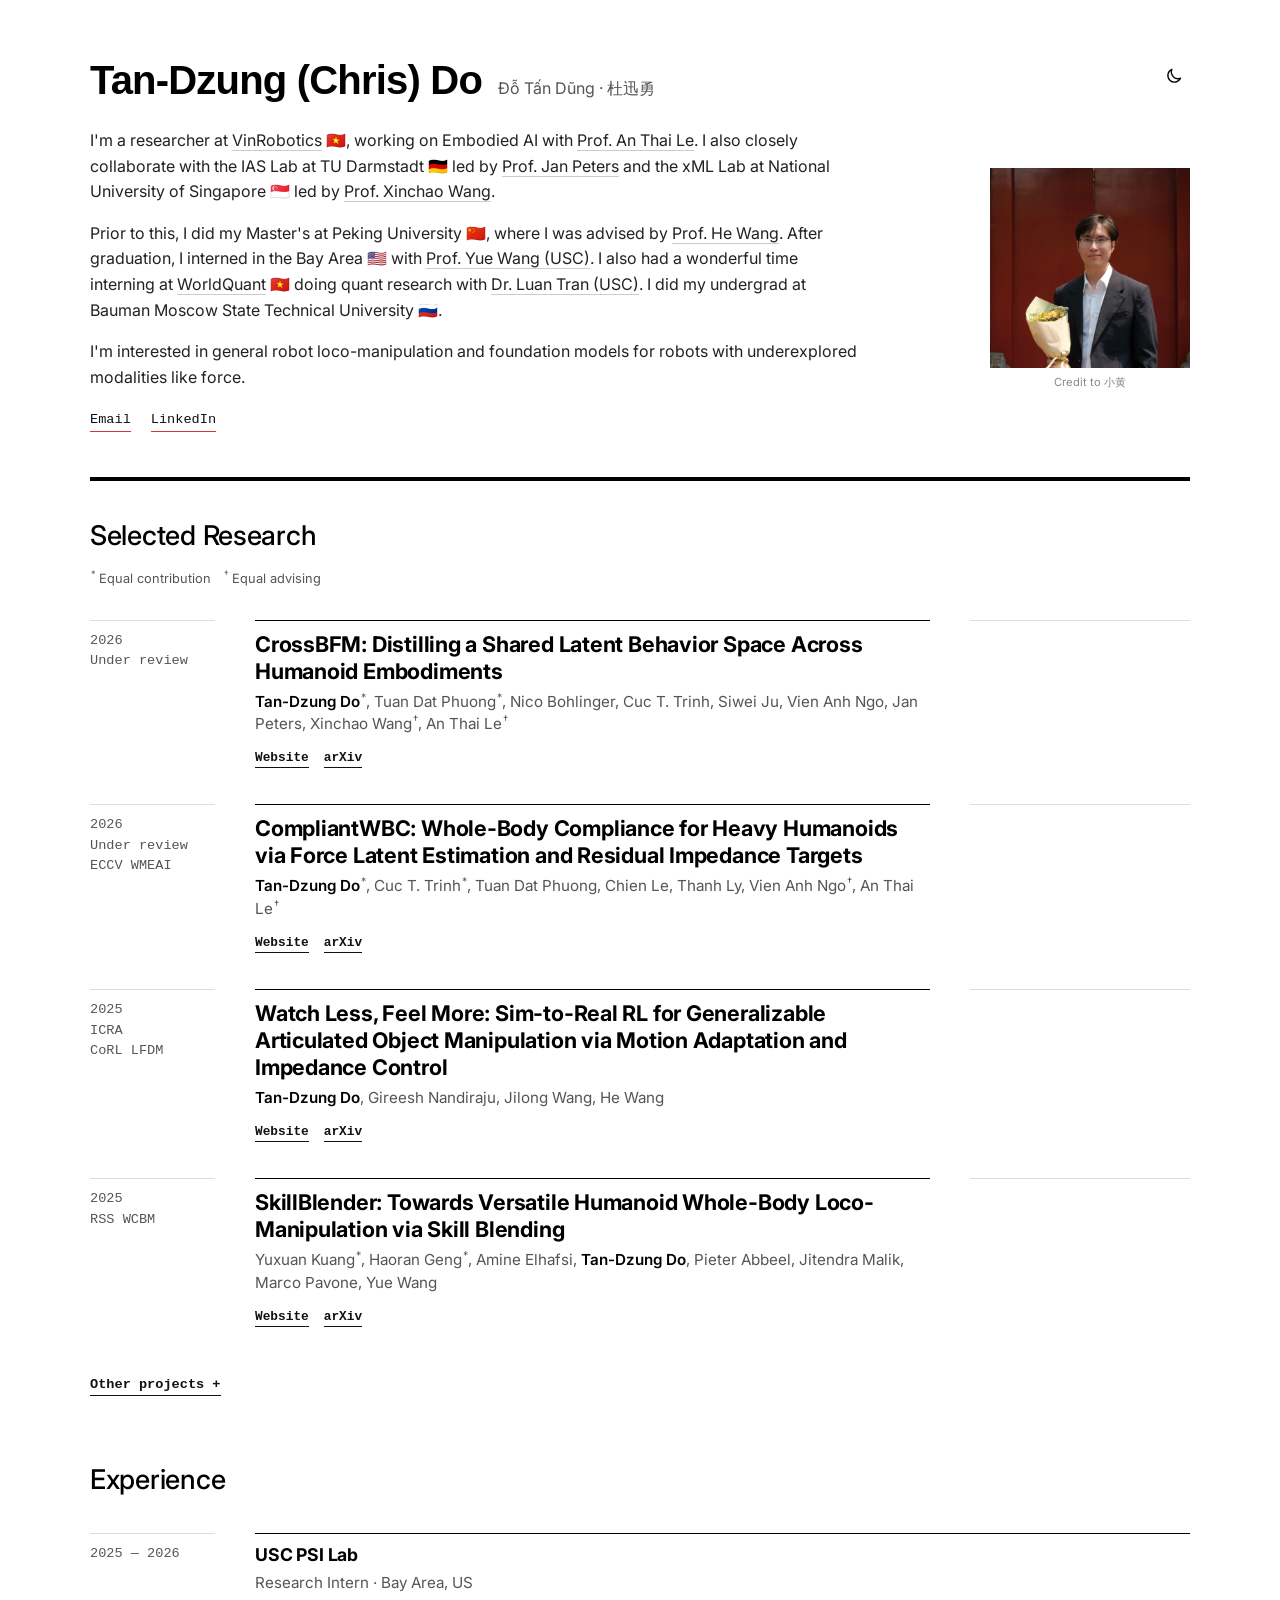
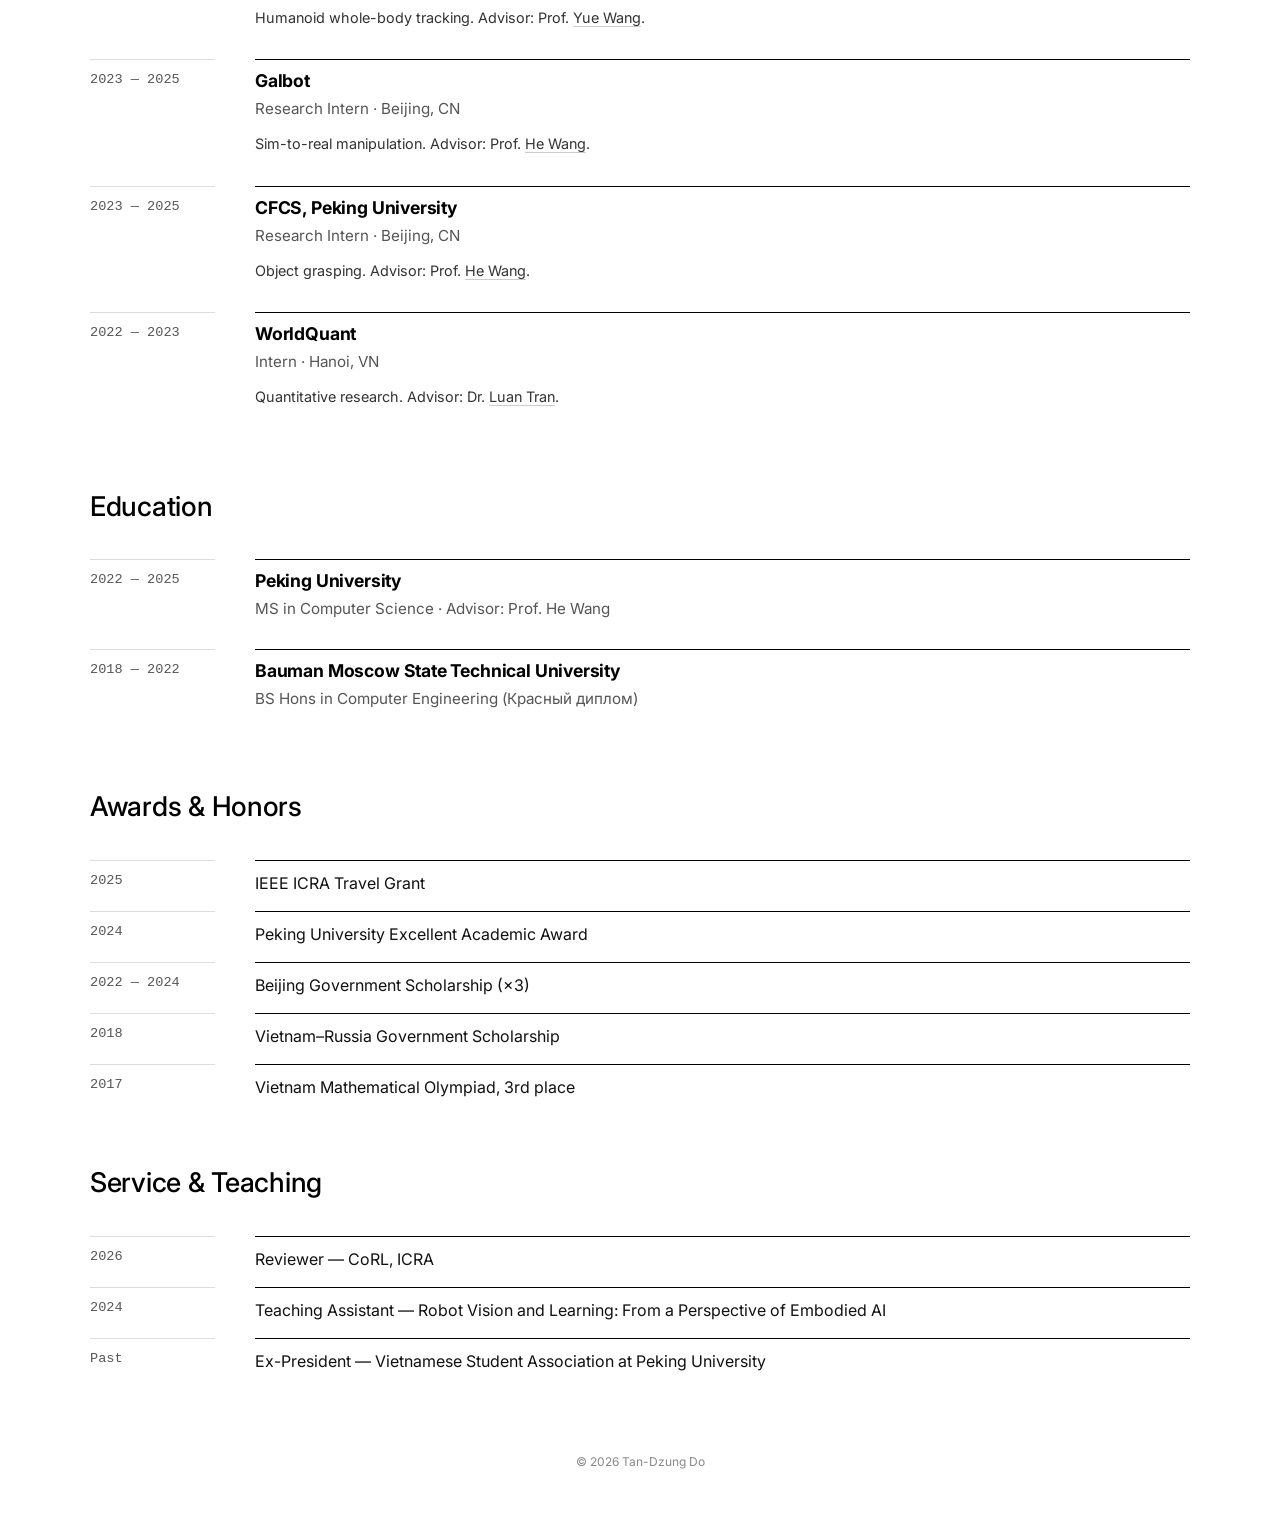
==== commit c0533e13: "Minimalist v3 personal website Co-Authored-By: Claude Opus 5.5 <noreply@anthropic.com>" ====
--- a/index.html
+++ b/index.html
@@ -104,19 +104,6 @@
           </div>
         </div>
         <div class="item-visual"><video muted loop playsinline preload="none" src="videos/compliantwbc.mp4"></video></div>
-      </div>
-
-      <div class="item">
-        <div class="item-meta">2026<span class="venue">Ongoing</span></div>
-        <div class="item-content">
-          <h3 class="pub-title"><a href="https://gamma-zero.com/" target="_blank" rel="noopener">γ₀: A Generalist Policy for Multi-Embodiment Motion Control</a></h3>
-          <div class="pub-authors"><a href="https://www.ias.informatik.tu-darmstadt.de/Team/NicoBohlinger" target="_blank" rel="noopener">Nico Bohlinger</a><sup class="mark">*</sup>, Bo Ai<sup class="mark">*</sup>, Dichen Li, Tongzhou Mu, …, <strong>Tan-Dzung Do</strong>, …, <a href="https://anindex.github.io/" target="_blank" rel="noopener">An Thai Le</a>, <a href="https://yuewang.xyz/" target="_blank" rel="noopener">Yue Wang</a>, Davide Scaramuzza, Guanya Shi, Marco Hutter, Mac Schwager, Georgia Chalvatzaki, Henrik I. Christensen, Hao Su, Chelsea Finn, <a href="https://www.ias.informatik.tu-darmstadt.de/Member/JanPeters" target="_blank" rel="noopener">Jan Peters</a></div>
-          <div class="pub-links">
-            <a href="https://gamma-zero.com/" target="_blank" rel="noopener">Website</a>
-            <a href="https://play.gamma-zero.com/" target="_blank" rel="noopener">Playground</a>
-          </div>
-        </div>
-        <div class="item-visual"><video muted loop playsinline preload="none" src="videos/gamma-zero.mp4"></video></div>
       </div>
 
       <div class="item">
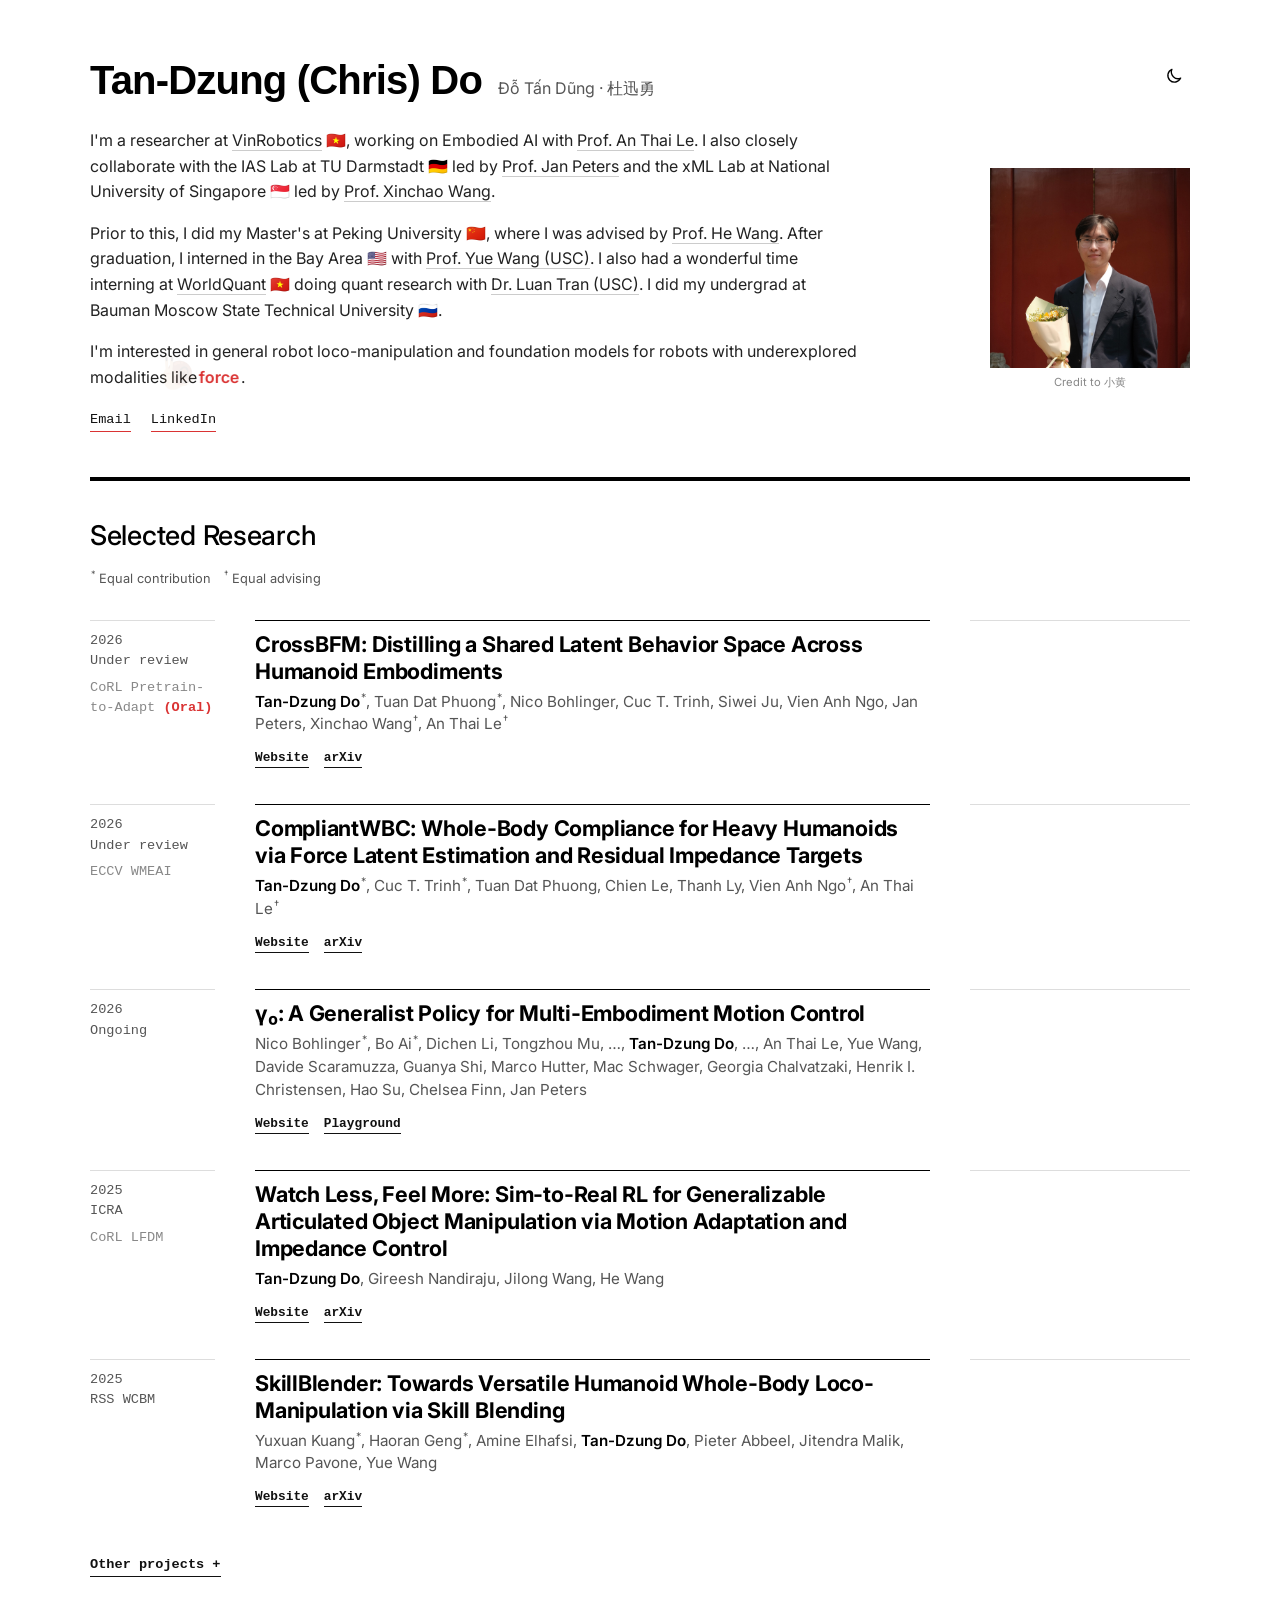
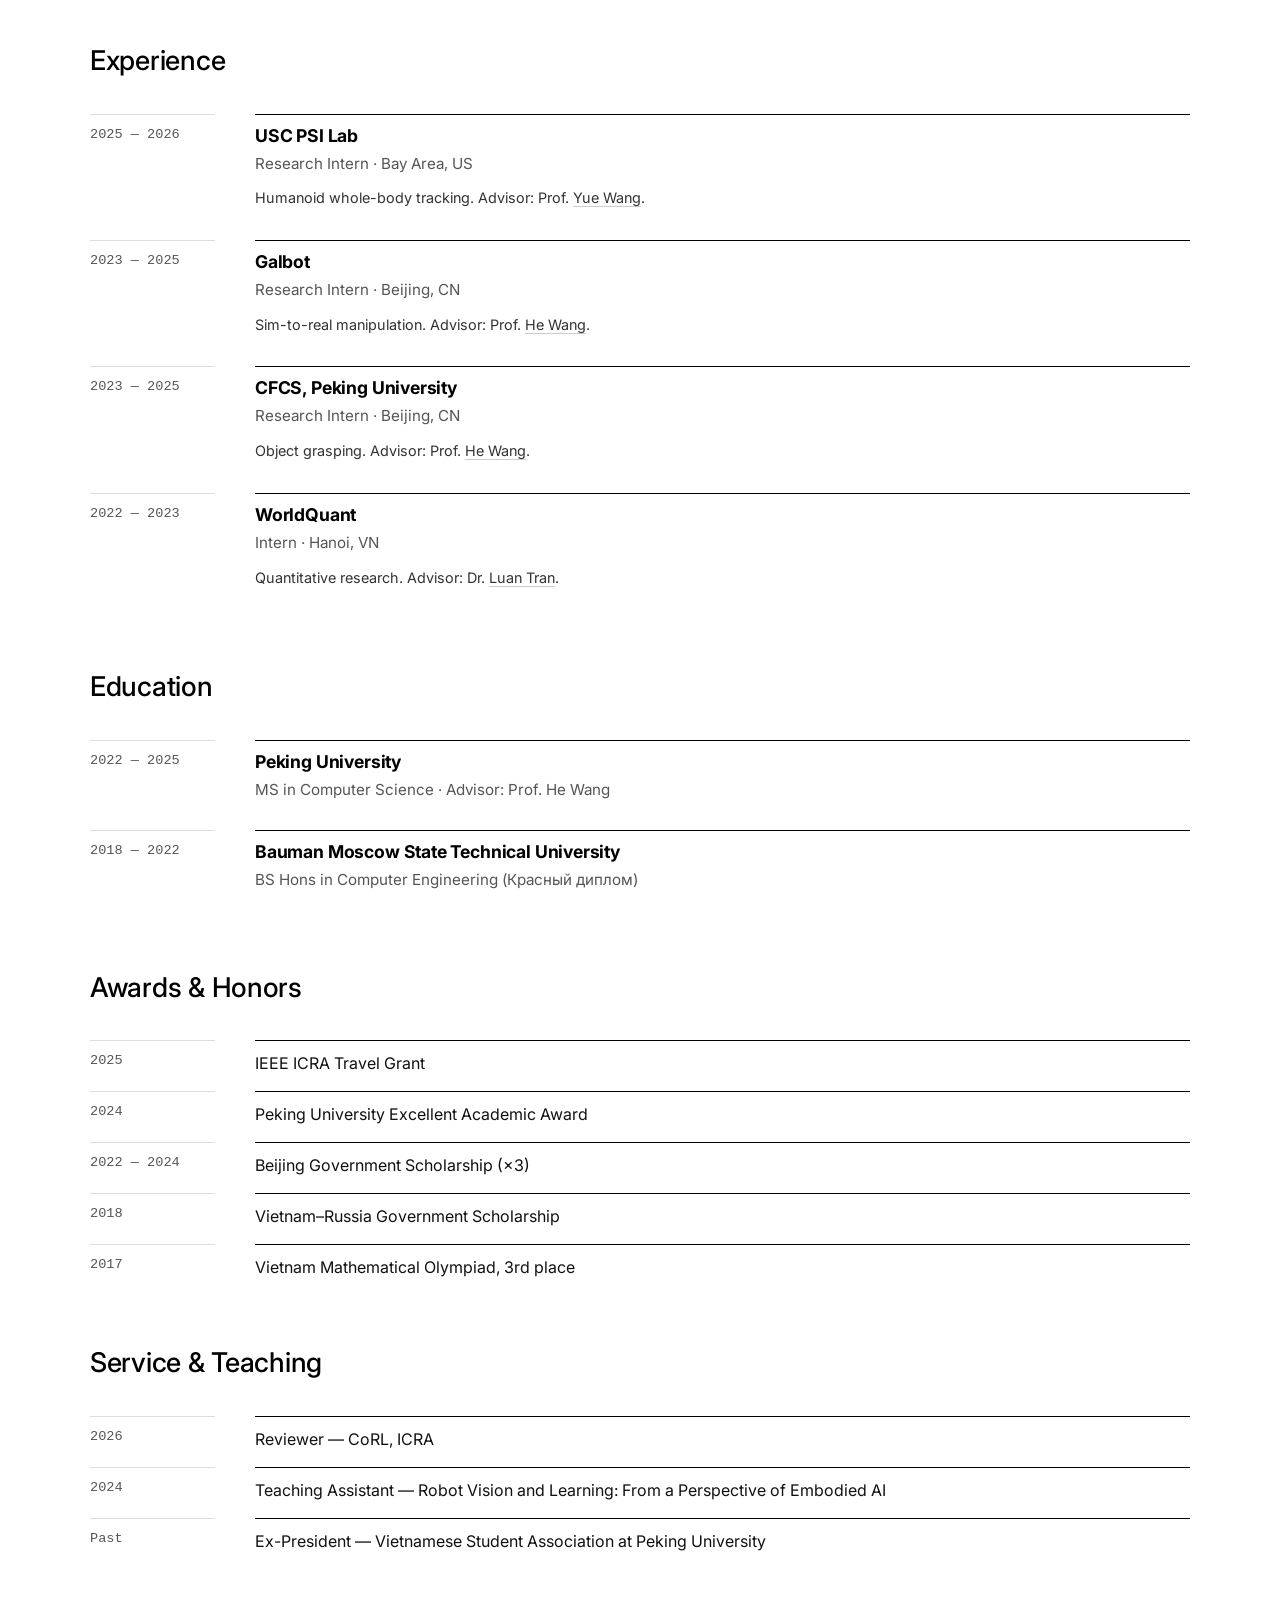
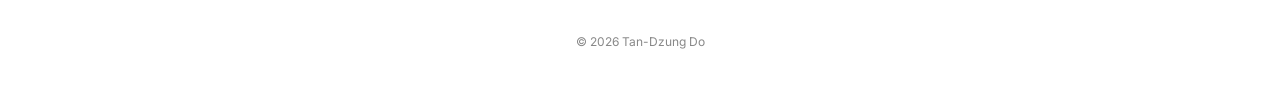
==== commit 76f80332: "Animate "force" in the intro, style workshop venues, update venues - "force": a small icon pushes th" ====
--- a/index.html
+++ b/index.html
@@ -49,7 +49,7 @@
         <div class="intro">
           <p>I'm a researcher at <a href="https://vinrobotics.net" target="_blank" rel="noopener">VinRobotics</a>  🇻🇳, working on Embodied AI with <a href="https://anindex.github.io" target="_blank" rel="noopener">Prof. An Thai Le</a>. I also closely collaborate with the IAS Lab at TU Darmstadt 🇩🇪 led by <a href="https://www.ias.informatik.tu-darmstadt.de/Team/JanPeters" target="_blank" rel="noopener">Prof. Jan Peters</a> and the xML Lab at National University of Singapore 🇸🇬 led by <a href="https://sites.google.com/site/sitexinchaowang/" target="_blank" rel="noopener">Prof. Xinchao Wang</a>.</p>
           <p>Prior to this, I did my Master's at Peking University 🇨🇳, where I was advised by <a href="https://hughw19.github.io" target="_blank" rel="noopener">Prof. He Wang</a>. After graduation, I interned in the Bay Area 🇺🇸 with <a href="https://yuewang.xyz" target="_blank" rel="noopener">Prof. Yue Wang (USC)</a>. I also had a wonderful time interning at <a href="https://worldquant.com" target="_blank" rel="noopener">WorldQuant</a> 🇻🇳 doing quant research with <a href="https://scholar.google.com/citations?user=O0GvP1IAAAAJ&hl=en" target="_blank" rel="noopener">Dr. Luan Tran (USC)</a>. I did my undergrad at Bauman Moscow State Technical University 🇷🇺.</p>
-          <p>I'm interested in general robot loco-manipulation and foundation models for robots with underexplored modalities like force.</p>
+          <p>I'm interested in general robot loco-manipulation and foundation models for robots with underexplored modalities like <span class="force" id="force" tabindex="0"><span class="force-word">force</span><span class="force-hand" aria-hidden="true"></span><span class="force-note" role="tooltip">Modeled by the mass-spring-damper system used <a href="https://watch-less-feel-more.github.io/" target="_blank" rel="noopener">here</a> and <a href="https://dotandung.github.io/compliantwbc" target="_blank" rel="noopener">here</a>.</span></span>.</p>
           <nav class="links" aria-label="Elsewhere">
             <a href="mailto:tandzung.do@gmail.com">Email</a>
             <!-- TODO: add LinkedIn and Google Scholar once the URLs are ready:
@@ -73,7 +73,7 @@
     <div class="grid">
 
       <div class="item">
-        <div class="item-meta">2026<span class="venue">Under review</span></div>
+        <div class="item-meta">2026<span class="venue">Under review</span><span class="venue workshop">CoRL Pretrain-to-Adapt <span class="accent">(Oral)</span></span></div>
         <div class="item-content">
           <h3 class="pub-title"><a href="https://dotandung.github.io/crossbfm" target="_blank" rel="noopener">CrossBFM: Distilling a Shared Latent Behavior Space Across Humanoid Embodiments</a></h3>
           <div class="pub-authors"><strong>Tan-Dzung Do</strong><sup class="mark">*</sup>,
@@ -94,7 +94,7 @@
       </div>
 
       <div class="item">
-        <div class="item-meta">2026<span class="venue">Under review</span><span class="venue">ECCV WMEAI</span></div>
+        <div class="item-meta">2026<span class="venue">Under review</span><span class="venue workshop">ECCV WMEAI</span></div>
         <div class="item-content">
           <h3 class="pub-title"><a href="https://dotandung.github.io/compliantwbc" target="_blank" rel="noopener">CompliantWBC: Whole-Body Compliance for Heavy Humanoids via Force Latent Estimation and Residual Impedance Targets</a></h3>
           <div class="pub-authors"><strong>Tan-Dzung Do</strong><sup class="mark">*</sup>, <a href="https://kookie14.github.io/kookie14/" target="_blank" rel="noopener">Cuc T. Trinh</a><sup class="mark">*</sup>, <a href="https://tuandattt.github.io/" target="_blank" rel="noopener">Tuan Dat Phuong</a>, Chien Le, Thanh Ly, <a href="https://vienngo.github.io/" target="_blank" rel="noopener">Vien Anh Ngo</a><sup class="mark">†</sup>, <a href="https://anindex.github.io/" target="_blank" rel="noopener">An Thai Le</a><sup class="mark">†</sup></div>
@@ -107,7 +107,20 @@
       </div>
 
       <div class="item">
-        <div class="item-meta">2025<span class="venue">ICRA</span><span class="venue">CoRL LFDM</span></div>
+        <div class="item-meta">2026<span class="venue">Ongoing</span></div>
+        <div class="item-content">
+          <h3 class="pub-title"><a href="https://gamma-zero.com/" target="_blank" rel="noopener">γ₀: A Generalist Policy for Multi-Embodiment Motion Control</a></h3>
+          <div class="pub-authors"><a href="https://www.ias.informatik.tu-darmstadt.de/Team/NicoBohlinger" target="_blank" rel="noopener">Nico Bohlinger</a><sup class="mark">*</sup>, Bo Ai<sup class="mark">*</sup>, Dichen Li, Tongzhou Mu, …, <strong>Tan-Dzung Do</strong>, …, <a href="https://anindex.github.io/" target="_blank" rel="noopener">An Thai Le</a>, <a href="https://yuewang.xyz/" target="_blank" rel="noopener">Yue Wang</a>, Davide Scaramuzza, Guanya Shi, Marco Hutter, Mac Schwager, Georgia Chalvatzaki, Henrik I. Christensen, Hao Su, Chelsea Finn, <a href="https://www.ias.informatik.tu-darmstadt.de/Member/JanPeters" target="_blank" rel="noopener">Jan Peters</a></div>
+          <div class="pub-links">
+            <a href="https://gamma-zero.com/" target="_blank" rel="noopener">Website</a>
+            <a href="https://play.gamma-zero.com/" target="_blank" rel="noopener">Playground</a>
+          </div>
+        </div>
+        <div class="item-visual"><video muted loop playsinline preload="none" src="videos/gamma-zero.mp4"></video></div>
+      </div>
+
+      <div class="item">
+        <div class="item-meta">2025<span class="venue">ICRA</span><span class="venue workshop">CoRL LFDM</span></div>
         <div class="item-content">
           <h3 class="pub-title"><a href="https://watch-less-feel-more.github.io/" target="_blank" rel="noopener">Watch Less, Feel More: Sim-to-Real RL for Generalizable Articulated Object Manipulation via Motion Adaptation and Impedance Control</a></h3>
           <div class="pub-authors"><strong>Tan-Dzung Do</strong>, <a href="https://user432.github.io/" target="_blank" rel="noopener">Gireesh Nandiraju</a>, <a href="https://42jaylonw.github.io/" target="_blank" rel="noopener">Jilong Wang</a>, <a href="https://hughw19.github.io/" target="_blank" rel="noopener">He Wang</a></div>
@@ -139,7 +152,7 @@
       <div class="grid">
 
         <div class="item">
-          <div class="item-meta">2026<span class="venue">Under review</span><span class="venue">ECCV EMR</span></div>
+          <div class="item-meta">2026<span class="venue">Under review</span><span class="venue workshop">IROS RobotWorker</span></div>
           <div class="item-content">
             <h3 class="pub-title"><a href="https://fai-rl-tech.github.io/tact-locomotion.github.io/" target="_blank" rel="noopener">TACTful: Multi-Channel Terrain Affordance and Compliance Training for Payload-Robust Perceptive Humanoid Locomotion</a></h3>
             <div class="pub-authors">Thanh Ly<sup class="mark">*</sup>, Truong-Duy Dang<sup class="mark">*</sup>, Chien Le, <strong>Tan-Dzung Do</strong>, <a href="https://tuandattt.github.io/" target="_blank" rel="noopener">Tuan Dat Phuong</a>, <a href="https://kookie14.github.io/kookie14/" target="_blank" rel="noopener">Cuc T. Trinh</a>, <a href="https://vienngo.github.io/" target="_blank" rel="noopener">Vien Anh Ngo</a><sup class="mark">†</sup>, <a href="https://anindex.github.io/" target="_blank" rel="noopener">An Thai Le</a><sup class="mark">†</sup></div>
@@ -289,6 +302,114 @@
       videos.forEach(function (v) { v.autoplay = true; v.preload = 'auto'; v.play(); });
     }
   </script>
+  <script>
+    // "force" in the intro: every few seconds a hand pushes the word from a
+    // random side, and it springs back as a mass-spring-damper
+    // (x'' = F/m - k x - c x', slightly underdamped so it overshoots).
+    // Hover or tap pushes it too. Still for prefers-reduced-motion.
+    (function () {
+      var wrap = document.getElementById('force');
+      if (!wrap || window.matchMedia('(prefers-reduced-motion: reduce)').matches) return;
+      var word = wrap.querySelector('.force-word');
+      var hand = wrap.querySelector('.force-hand');
+
+      var K = 170, C = 9, F = 1400;                 // stiffness, damping, push force (per unit mass)
+      var DIRS = [
+        { x: 1, y: 0, icon: '🐌' }, { x: -1, y: 0, icon: '🦌' },
+        { x: 0, y: -1, icon: '🚀' }, { x: 0, y: 1, icon: '🛸' }
+      ];
+      var pos = { x: 0, y: 0 }, vel = { x: 0, y: 0 };
+      var push = null;                               // { dir, t } while a hand is on screen
+      var running = false, last = 0, visible = true, timer = 0;
+
+      function ease(t) { return t * t * (3 - 2 * t); }
+
+      function step(dt) {
+        var fx = -K * pos.x - C * vel.x, fy = -K * pos.y - C * vel.y;
+        if (push && push.t > 0.25 && push.t < 0.41) { fx += F * push.dir.x; fy += F * push.dir.y; }
+        vel.x += fx * dt; vel.y += fy * dt;
+        pos.x += vel.x * dt; pos.y += vel.y * dt;
+      }
+
+      function drawHand() {
+        if (!push) { hand.style.opacity = 0; return; }
+        var d = push.dir, t = push.t;
+        var w = word.offsetWidth, h = word.offsetHeight, hw = hand.offsetWidth, hh = hand.offsetHeight;
+        // contact point on the side opposite the push, plus the hand's own size
+        var cx = w / 2 - d.x * (w / 2 + hw / 2), cy = h / 2 - d.y * (h / 2 + hh / 2);
+        var away = t < 0.25 ? 1 - ease(t / 0.25)            // approach
+                 : t < 0.41 ? 0                              // pushing: stays on the word
+                 : ease(Math.min(1, (t - 0.41) / 0.3));      // retreat
+        var gap = 16 * away;
+        // while pushing the hand rides with the word; it lets go where it was
+        if (t < 0.41) push.at = { x: pos.x, y: pos.y };
+        var x = cx - hw / 2 - d.x * gap + push.at.x;
+        var y = cy - hh / 2 - d.y * gap + push.at.y;
+        hand.style.transform = 'translate(' + x.toFixed(1) + 'px,' + y.toFixed(1) + 'px)';
+        hand.style.opacity = (1 - away).toFixed(2);
+      }
+
+      function frame(now) {
+        var dt = Math.min(0.05, (now - last) / 1000); last = now;
+        for (var i = 0; i < 8; i++) step(dt / 8);
+        if (push) { push.t += dt; if (push.t > 0.75) push = null; }
+        word.style.transform = 'translate(' + pos.x.toFixed(2) + 'px,' + pos.y.toFixed(2) + 'px)';
+        drawHand();
+        var settled = !push && Math.abs(pos.x) + Math.abs(pos.y) < 0.05 && Math.abs(vel.x) + Math.abs(vel.y) < 0.5;
+        if (settled) { pos.x = pos.y = vel.x = vel.y = 0; word.style.transform = ''; running = false; return; }
+        requestAnimationFrame(frame);
+      }
+      function start() {
+        if (running) return;
+        running = true; last = performance.now(); requestAnimationFrame(frame);
+      }
+
+      function schedule() {
+        clearTimeout(timer);
+        timer = setTimeout(function () {
+          if (visible && !document.hidden && !push) {
+            var d = DIRS[Math.floor(Math.random() * DIRS.length)];
+            hand.textContent = d.icon;
+            push = { dir: d, t: 0, at: { x: 0, y: 0 } };
+            start();
+          }
+          schedule();
+        }, 2000 + Math.random() * 2000);
+      }
+
+      // the visitor's own push: away from where the pointer came in
+      function poke(e) {
+        if (e.type === 'pointerenter' && e.pointerType !== 'mouse') return;   // a tap is one push
+        if (e.target.closest && e.target.closest('.force-note')) return;      // clicking the note's links
+        var r = word.getBoundingClientRect();
+        var dx = r.left + r.width / 2 - e.clientX, dy = r.top + r.height / 2 - e.clientY;
+        var n = Math.hypot(dx, dy) || 1;
+        vel.x += 90 * dx / n; vel.y += 90 * dy / n;
+        start();
+      }
+      // keep the hover note on screen: top-right of the word, shifted left if needed
+      var note = wrap.querySelector('.force-note');
+      function placeNote() {
+        if (!note) return;
+        var r = wrap.getBoundingClientRect(), w = note.offsetWidth, pad = 16;
+        var left = r.width + 4;
+        left = Math.min(left, document.documentElement.clientWidth - pad - r.left - w);
+        left = Math.max(left, pad - r.left);
+        note.style.left = left + 'px';
+      }
+      wrap.addEventListener('pointerenter', placeNote);
+      wrap.addEventListener('focusin', placeNote);
+      wrap.addEventListener('pointerenter', poke);
+      wrap.addEventListener('pointerdown', poke);
+
+      if ('IntersectionObserver' in window) {
+        new IntersectionObserver(function (es) { visible = es[0].isIntersecting; }).observe(wrap);
+      }
+      setTimeout(function () {                        // first push soon after load
+        hand.textContent = DIRS[0].icon; push = { dir: DIRS[0], t: 0, at: { x: 0, y: 0 } }; start(); schedule();
+      }, 1200);
+    })();
+  </script>
 </body>
 
 </html>
--- a/style.css
+++ b/style.css
@@ -75,6 +75,62 @@
 .intro p a { border-bottom: 1px solid var(--underline); }
 .intro p a:hover { border-bottom-color: var(--strong); }
 
+/* "force" in the intro — pushed by a hand, springs back (script in index.html) */
+.force { position: relative; display: inline-block; }
+.force-word {
+  display: inline-block;
+  line-height: 1;              /* box hugs the letters, so icons center on the text */
+  color: var(--darkred);
+  font-weight: 600;
+  cursor: grab;
+  will-change: transform;
+}
+.force:focus { outline: none; }
+/* hover note at the top-right of "force" — stays open briefly so the links can be reached */
+.force-note {
+  position: absolute;
+  left: 100%;                  /* the script nudges it to stay on screen */
+  bottom: 70%;
+  z-index: 2;
+  width: max-content;
+  max-width: 240px;
+  padding: 6px 10px;
+  background: var(--bg);
+  border: 1px solid var(--line);
+  font-family: var(--mono);
+  font-size: .72rem;
+  font-weight: 400;
+  line-height: 1.45;
+  color: var(--meta);
+  opacity: 0;
+  visibility: hidden;
+  transform: translateY(3px);
+  transition: opacity .15s, transform .15s, visibility 0s;
+  transition-delay: .25s;      /* hide a moment late, so the pointer can cross to the links */
+}
+.force:hover .force-note,
+.force:focus-within .force-note {
+  opacity: 1;
+  visibility: visible;
+  transform: none;
+  transition-delay: 0s;
+}
+.force-hand {
+  position: absolute;
+  top: 0;
+  left: 0;
+  display: flex;               /* icon centered in a square box, whatever the emoji's metrics */
+  align-items: center;
+  justify-content: center;
+  width: 1em;
+  height: 1em;
+  font-size: 2.0em;
+  line-height: 1;
+  opacity: 0;
+  pointer-events: none;
+  user-select: none;
+}
+
 .links,
 .pub-links {
   display: flex;
@@ -150,6 +206,12 @@
   color: var(--meta);
 }
 .item-meta .venue { display: block; }
+/* workshop under the main venue: lighter */
+.item-meta .workshop {
+  margin-top: 6px;
+  color: var(--faint);
+}
+.accent { color: var(--darkred); font-weight: 600; }
 .item-content {
   display: flex;
   flex-direction: column;
@@ -246,6 +308,7 @@
   }
   .item-meta br { display: none; }
   .item-meta .venue + .venue::before { content: "|"; margin-right: 10px; }
+  .item-meta .workshop { margin-top: 0; color: var(--meta); font-weight: 400; }
   .item-content { padding-top: 0; border-top: none; }
   .item-visual {
     width: 100%;
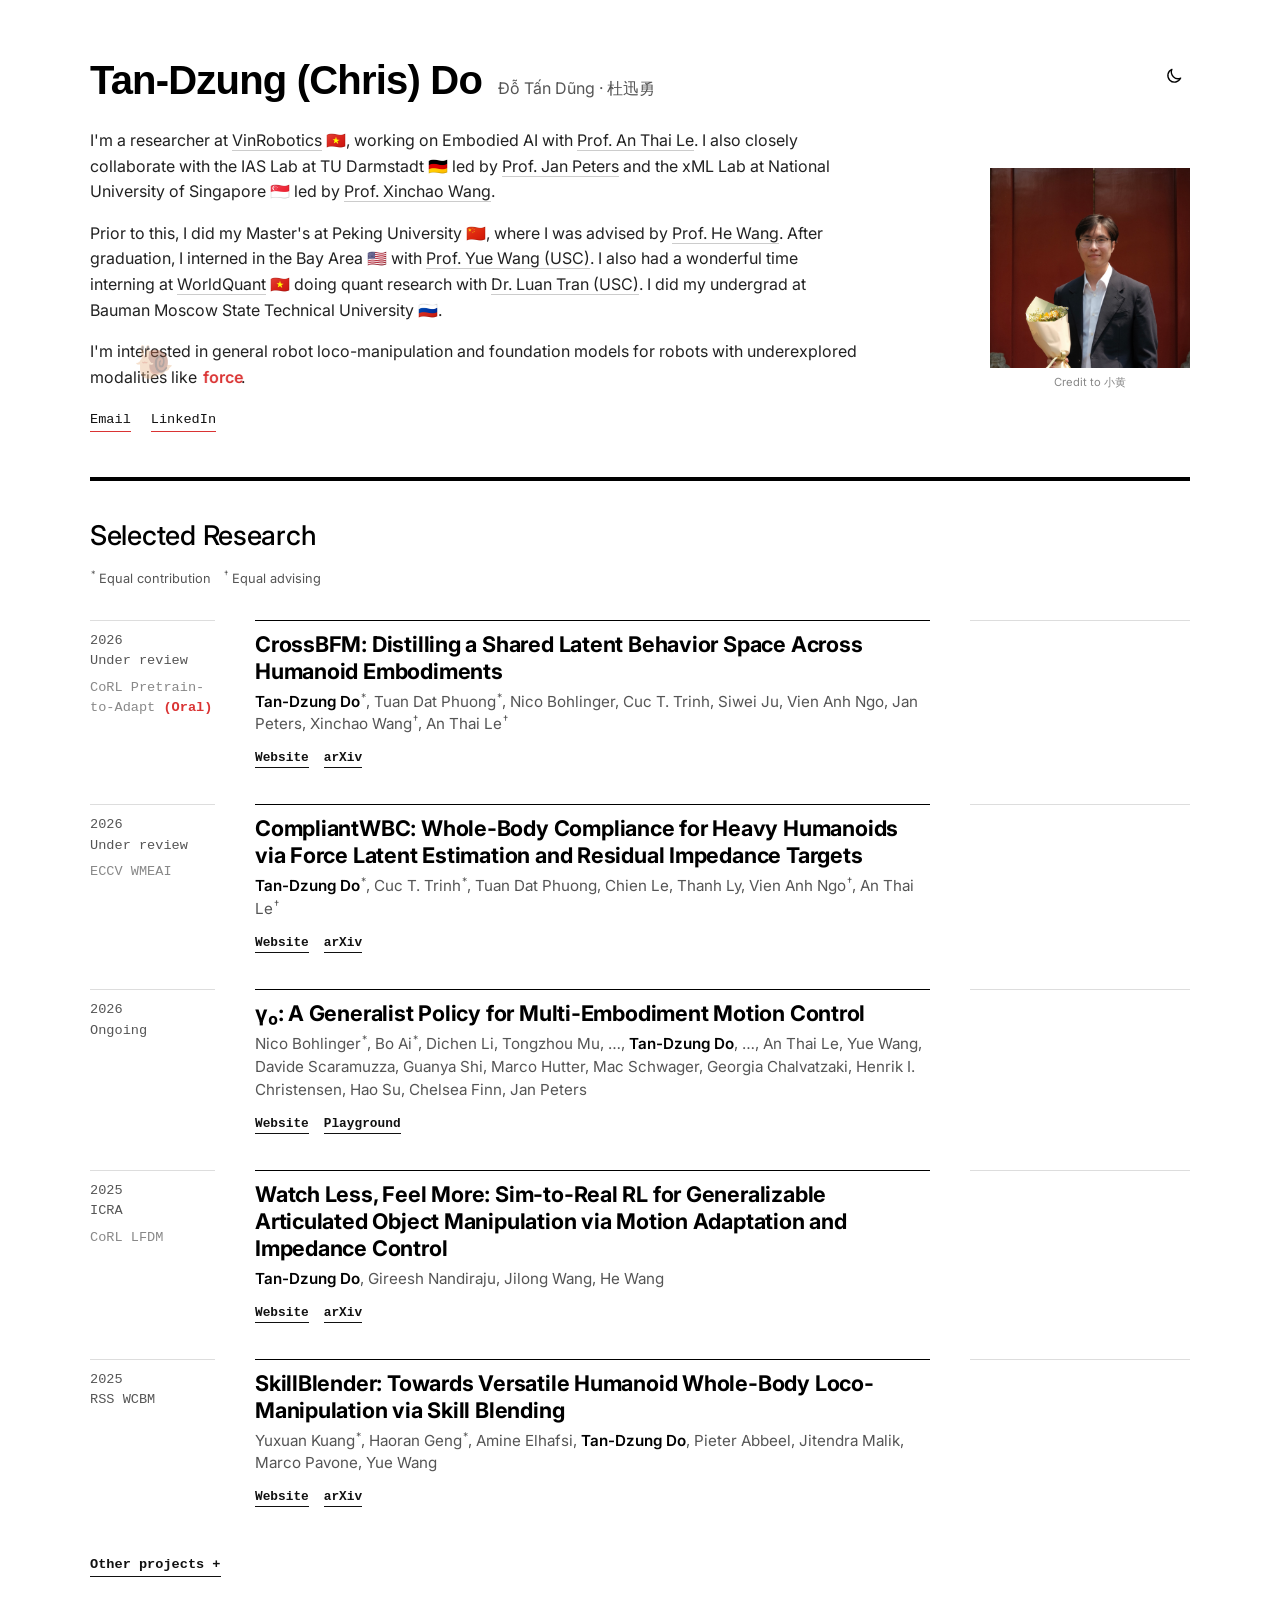
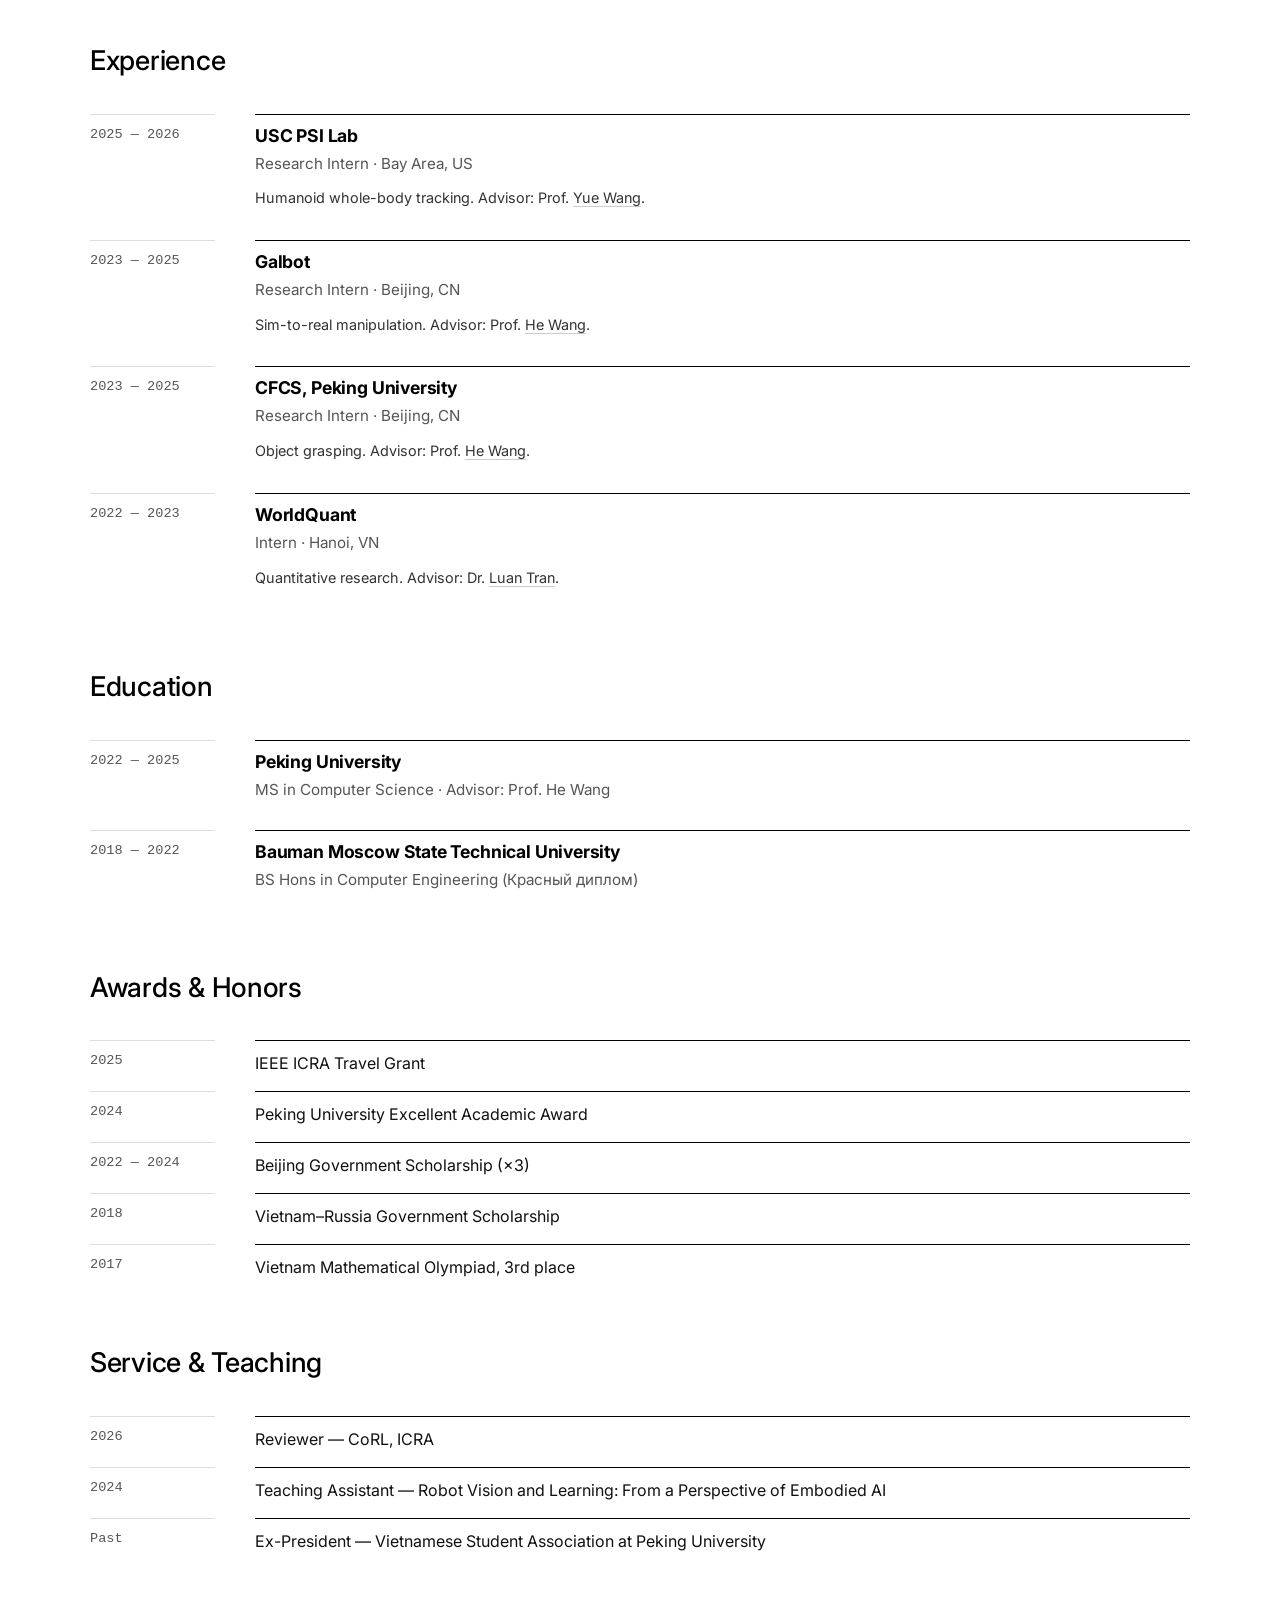
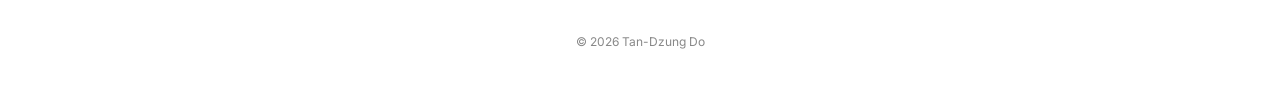
==== commit 97bc1c0e: "Punch "force" with a 🥊 cursor on desktop, tap-to-open note on touch - Desktop: near "force" the curs" ====
--- a/index.html
+++ b/index.html
@@ -49,7 +49,7 @@
         <div class="intro">
           <p>I'm a researcher at <a href="https://vinrobotics.net" target="_blank" rel="noopener">VinRobotics</a>  🇻🇳, working on Embodied AI with <a href="https://anindex.github.io" target="_blank" rel="noopener">Prof. An Thai Le</a>. I also closely collaborate with the IAS Lab at TU Darmstadt 🇩🇪 led by <a href="https://www.ias.informatik.tu-darmstadt.de/Team/JanPeters" target="_blank" rel="noopener">Prof. Jan Peters</a> and the xML Lab at National University of Singapore 🇸🇬 led by <a href="https://sites.google.com/site/sitexinchaowang/" target="_blank" rel="noopener">Prof. Xinchao Wang</a>.</p>
           <p>Prior to this, I did my Master's at Peking University 🇨🇳, where I was advised by <a href="https://hughw19.github.io" target="_blank" rel="noopener">Prof. He Wang</a>. After graduation, I interned in the Bay Area 🇺🇸 with <a href="https://yuewang.xyz" target="_blank" rel="noopener">Prof. Yue Wang (USC)</a>. I also had a wonderful time interning at <a href="https://worldquant.com" target="_blank" rel="noopener">WorldQuant</a> 🇻🇳 doing quant research with <a href="https://scholar.google.com/citations?user=O0GvP1IAAAAJ&hl=en" target="_blank" rel="noopener">Dr. Luan Tran (USC)</a>. I did my undergrad at Bauman Moscow State Technical University 🇷🇺.</p>
-          <p>I'm interested in general robot loco-manipulation and foundation models for robots with underexplored modalities like <span class="force" id="force" tabindex="0"><span class="force-word">force</span><span class="force-hand" aria-hidden="true"></span><span class="force-note" role="tooltip">Modeled by the mass-spring-damper system used <a href="https://watch-less-feel-more.github.io/" target="_blank" rel="noopener">here</a> and <a href="https://dotandung.github.io/compliantwbc" target="_blank" rel="noopener">here</a>.</span></span>.</p>
+          <p>I'm interested in general robot loco-manipulation and foundation models for robots with underexplored modalities like <span class="force" id="force" tabindex="0"><span class="force-word">force</span><span class="force-hand" aria-hidden="true"></span><span class="force-note" role="tooltip">Modeled by the mass-spring-damper system used in <a href="https://watch-less-feel-more.github.io/" target="_blank" rel="noopener">here</a> and <a href="https://dotandung.github.io/compliantwbc" target="_blank" rel="noopener">here</a>.</span></span>.</p>
           <nav class="links" aria-label="Elsewhere">
             <a href="mailto:tandzung.do@gmail.com">Email</a>
             <!-- TODO: add LinkedIn and Google Scholar once the URLs are ready:
@@ -306,7 +306,7 @@
     // "force" in the intro: every few seconds a hand pushes the word from a
     // random side, and it springs back as a mass-spring-damper
     // (x'' = F/m - k x - c x', slightly underdamped so it overshoots).
-    // Hover or tap pushes it too. Still for prefers-reduced-motion.
+    // On a computer the cursor becomes a 🥊 that punches it. Still for prefers-reduced-motion.
     (function () {
       var wrap = document.getElementById('force');
       if (!wrap || window.matchMedia('(prefers-reduced-motion: reduce)').matches) return;
@@ -323,6 +323,10 @@
       var running = false, last = 0, visible = true, timer = 0;
 
       function ease(t) { return t * t * (3 - 2 * t); }
+      function newPush(d) {                            // random start: 12–70 px back, up to ±30 px sideways
+        hand.textContent = d.icon;
+        push = { dir: d, t: 0, at: { x: 0, y: 0 }, from: { back: 12 + Math.random() * 58, side: (Math.random() * 2 - 1) * 30 } };
+      }
 
       function step(dt) {
         var fx = -K * pos.x - C * vel.x, fy = -K * pos.y - C * vel.y;
@@ -340,11 +344,14 @@
         var away = t < 0.25 ? 1 - ease(t / 0.25)            // approach
                  : t < 0.41 ? 0                              // pushing: stays on the word
                  : ease(Math.min(1, (t - 0.41) / 0.3));      // retreat
-        var gap = 16 * away;
+        // start (and retreat) point: behind the contact point plus a sideways offset;
+        // the approach always takes 0.25 s, so a farther start means a faster icon
+        var ox = (-d.x * push.from.back - d.y * push.from.side) * away;
+        var oy = (-d.y * push.from.back + d.x * push.from.side) * away;
         // while pushing the hand rides with the word; it lets go where it was
         if (t < 0.41) push.at = { x: pos.x, y: pos.y };
-        var x = cx - hw / 2 - d.x * gap + push.at.x;
-        var y = cy - hh / 2 - d.y * gap + push.at.y;
+        var x = cx - hw / 2 + ox + push.at.x;
+        var y = cy - hh / 2 + oy + push.at.y;
         hand.style.transform = 'translate(' + x.toFixed(1) + 'px,' + y.toFixed(1) + 'px)';
         hand.style.opacity = (1 - away).toFixed(2);
       }
@@ -368,37 +375,85 @@
         clearTimeout(timer);
         timer = setTimeout(function () {
           if (visible && !document.hidden && !push) {
-            var d = DIRS[Math.floor(Math.random() * DIRS.length)];
-            hand.textContent = d.icon;
-            push = { dir: d, t: 0, at: { x: 0, y: 0 } };
+            newPush(DIRS[Math.floor(Math.random() * DIRS.length)]);
             start();
           }
           schedule();
         }, 2000 + Math.random() * 2000);
       }
 
-      // the visitor's own push: away from where the pointer came in
+      // Computers: near the word the cursor turns into a 🥊 aimed at it.
+      // Hitting the word punches it (harder the faster you swing, and harder
+      // than the icon pushes); a click is a punch too. Over the note the normal
+      // cursor comes back so its links can be clicked.
+      var glove = null, mouse = null, speed = 0, lunge = -1, gloveOn = false;
+      var NEAR = 120;                                  // px from the word where the glove appears
+      if (window.matchMedia('(hover: hover) and (pointer: fine)').matches) {
+        glove = document.createElement('span');
+        glove.className = 'force-glove';
+        glove.textContent = '🥊';
+        glove.setAttribute('aria-hidden', 'true');
+        document.body.appendChild(glove);
+        var note = wrap.querySelector('.force-note');
+
+        document.addEventListener('mousemove', function (e) {
+          var now = performance.now();
+          if (mouse) {
+            var d = Math.hypot(e.clientX - mouse.x, e.clientY - mouse.y);
+            speed = 0.6 * speed + 0.4 * d / Math.max(1, now - mouse.t) * 1000;   // px/s, smoothed
+          }
+          mouse = { x: e.clientX, y: e.clientY, t: now, overNote: !!note && note.contains(e.target) };
+          aim();
+        });
+        document.addEventListener('mouseout', function (e) { if (!e.relatedTarget) { mouse = null; aim(); } });
+        window.addEventListener('scroll', aim, { passive: true });
+      }
+
+      function aim() {
+        if (!glove) return;
+        var r = wrap.getBoundingClientRect();          // the wrapper stays put: aim at the word's rest position
+        var dx = mouse ? r.left + r.width / 2 - mouse.x : 0, dy = mouse ? r.top + r.height / 2 - mouse.y : 0;
+        var on = !!mouse && !mouse.overNote && Math.hypot(dx, dy) < NEAR;
+        if (on !== gloveOn) {
+          gloveOn = on;
+          document.documentElement.classList.toggle('glove-on', on);
+          glove.style.display = on ? 'block' : 'none';
+        }
+        if (!on) return;
+        var a = Math.atan2(dy, dx), deg = a * 180 / Math.PI;
+        var jab = lunge >= 0 ? 12 * Math.sin(Math.PI * Math.min(1, lunge)) : 0;
+        var x = mouse.x + Math.cos(a) * jab - glove.offsetWidth / 2;
+        var y = mouse.y + Math.sin(a) * jab - glove.offsetHeight / 2;
+        // the emoji's fist faces left: mirror it when punching rightwards so it never turns upside down
+        var right = Math.cos(a) >= 0;
+        glove.style.transform = 'translate(' + x.toFixed(1) + 'px,' + y.toFixed(1) + 'px) rotate(' +
+          (right ? deg : deg - 180).toFixed(1) + 'deg)' + (right ? ' scaleX(-1)' : '');
+      }
+
+      function jab() {                                 // the glove lunges toward the word and back
+        var t0 = performance.now();
+        lunge = 0;
+        (function tick(now) {
+          lunge = (now - t0) / 160;
+          if (lunge > 1) lunge = -1;
+          aim();
+          if (lunge >= 0) requestAnimationFrame(tick);
+        })(t0);
+      }
+
+      // the visitor's punch (mouse only — on touch screens a tap just opens the note):
+      // away from where the pointer came in
       function poke(e) {
-        if (e.type === 'pointerenter' && e.pointerType !== 'mouse') return;   // a tap is one push
+        if (e.pointerType !== 'mouse') return;
         if (e.target.closest && e.target.closest('.force-note')) return;      // clicking the note's links
         var r = word.getBoundingClientRect();
         var dx = r.left + r.width / 2 - e.clientX, dy = r.top + r.height / 2 - e.clientY;
         var n = Math.hypot(dx, dy) || 1;
-        vel.x += 90 * dx / n; vel.y += 90 * dy / n;
+        var hit = e.type === 'pointerdown' ? 380 : Math.min(560, 300 + 0.15 * speed);
+        if (gloveOn) jab();
+        vel.x += hit * dx / n; vel.y += hit * dy / n;
         start();
       }
-      // keep the hover note on screen: top-right of the word, shifted left if needed
-      var note = wrap.querySelector('.force-note');
-      function placeNote() {
-        if (!note) return;
-        var r = wrap.getBoundingClientRect(), w = note.offsetWidth, pad = 16;
-        var left = r.width + 4;
-        left = Math.min(left, document.documentElement.clientWidth - pad - r.left - w);
-        left = Math.max(left, pad - r.left);
-        note.style.left = left + 'px';
-      }
-      wrap.addEventListener('pointerenter', placeNote);
-      wrap.addEventListener('focusin', placeNote);
       wrap.addEventListener('pointerenter', poke);
       wrap.addEventListener('pointerdown', poke);
 
@@ -406,10 +461,35 @@
         new IntersectionObserver(function (es) { visible = es[0].isIntersecting; }).observe(wrap);
       }
       setTimeout(function () {                        // first push soon after load
-        hand.textContent = DIRS[0].icon; push = { dir: DIRS[0], t: 0, at: { x: 0, y: 0 } }; start(); schedule();
+        newPush(DIRS[0]); start(); schedule();
       }, 1200);
     })();
   </script>
+  <script>
+    // Note on "force": hover shows it on a computer (CSS); on touch screens a
+    // tap on the word opens it and a tap anywhere else closes it. Kept on
+    // screen: top-right of the word, shifted left if needed.
+    (function () {
+      var wrap = document.getElementById('force');
+      var note = wrap && wrap.querySelector('.force-note');
+      if (!note) return;
+      function place() {
+        var r = wrap.getBoundingClientRect(), w = note.offsetWidth, pad = 16;
+        var left = Math.min(r.width + 4, document.documentElement.clientWidth - pad - r.left - w);
+        note.style.left = Math.max(left, pad - r.left) + 'px';
+      }
+      function close() { wrap.classList.remove('open'); }
+      wrap.addEventListener('pointerenter', place);
+      wrap.addEventListener('focusin', place);
+      wrap.addEventListener('pointerdown', function (e) {
+        if (e.pointerType === 'mouse' || note.contains(e.target)) return;   // links in the note just work
+        if (wrap.classList.toggle('open')) place();
+      });
+      document.addEventListener('pointerdown', function (e) { if (!wrap.contains(e.target)) close(); });
+      document.addEventListener('keydown', function (e) { if (e.key === 'Escape') close(); });
+      window.addEventListener('scroll', close, { passive: true });
+    })();
+  </script>
 </body>
 
 </html>
--- a/style.css
+++ b/style.css
@@ -82,11 +82,10 @@
   line-height: 1;              /* box hugs the letters, so icons center on the text */
   color: var(--darkred);
   font-weight: 600;
-  cursor: grab;
   will-change: transform;
 }
 .force:focus { outline: none; }
-/* hover note at the top-right of "force" — stays open briefly so the links can be reached */
+/* note at the top-right of "force": hover on a computer, tap on touch screens */
 .force-note {
   position: absolute;
   left: 100%;                  /* the script nudges it to stay on screen */
@@ -108,13 +107,35 @@
   transition: opacity .15s, transform .15s, visibility 0s;
   transition-delay: .25s;      /* hide a moment late, so the pointer can cross to the links */
 }
-.force:hover .force-note,
-.force:focus-within .force-note {
+.force.open .force-note {     /* touch screens: tap the word (script in index.html) */
   opacity: 1;
   visibility: visible;
   transform: none;
   transition-delay: 0s;
 }
+@media (hover: hover) {         /* computers: hover, or keyboard focus */
+  .force:hover .force-note,
+  .force:focus-within .force-note {
+    opacity: 1;
+    visibility: visible;
+    transform: none;
+    transition-delay: 0s;
+  }
+}
+/* the 🥊 cursor near "force" on computers (script in index.html) */
+.force-glove {
+  position: fixed;
+  top: 0;
+  left: 0;
+  z-index: 1000;
+  display: none;
+  font-size: 30px;
+  line-height: 1;
+  pointer-events: none;
+  user-select: none;
+  will-change: transform;
+}
+.glove-on, .glove-on * { cursor: none !important; }
 .force-hand {
   position: absolute;
   top: 0;
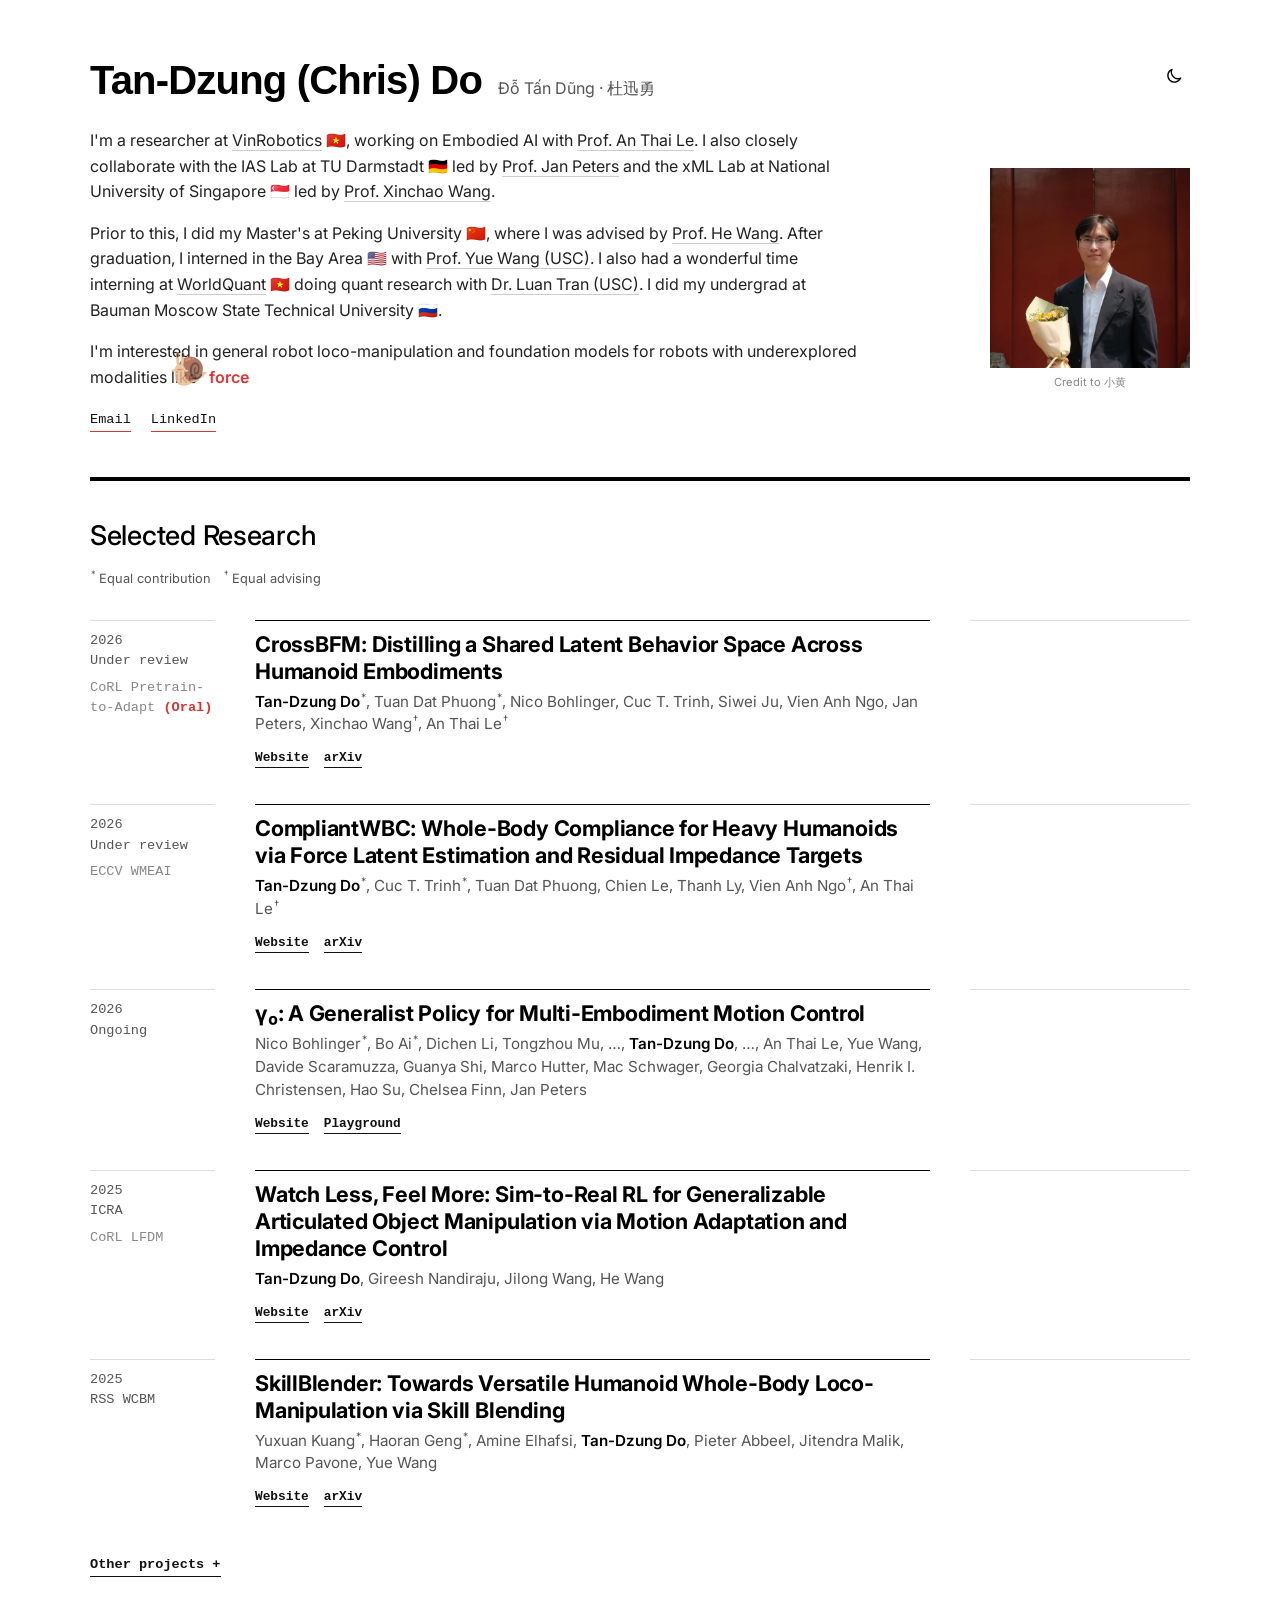
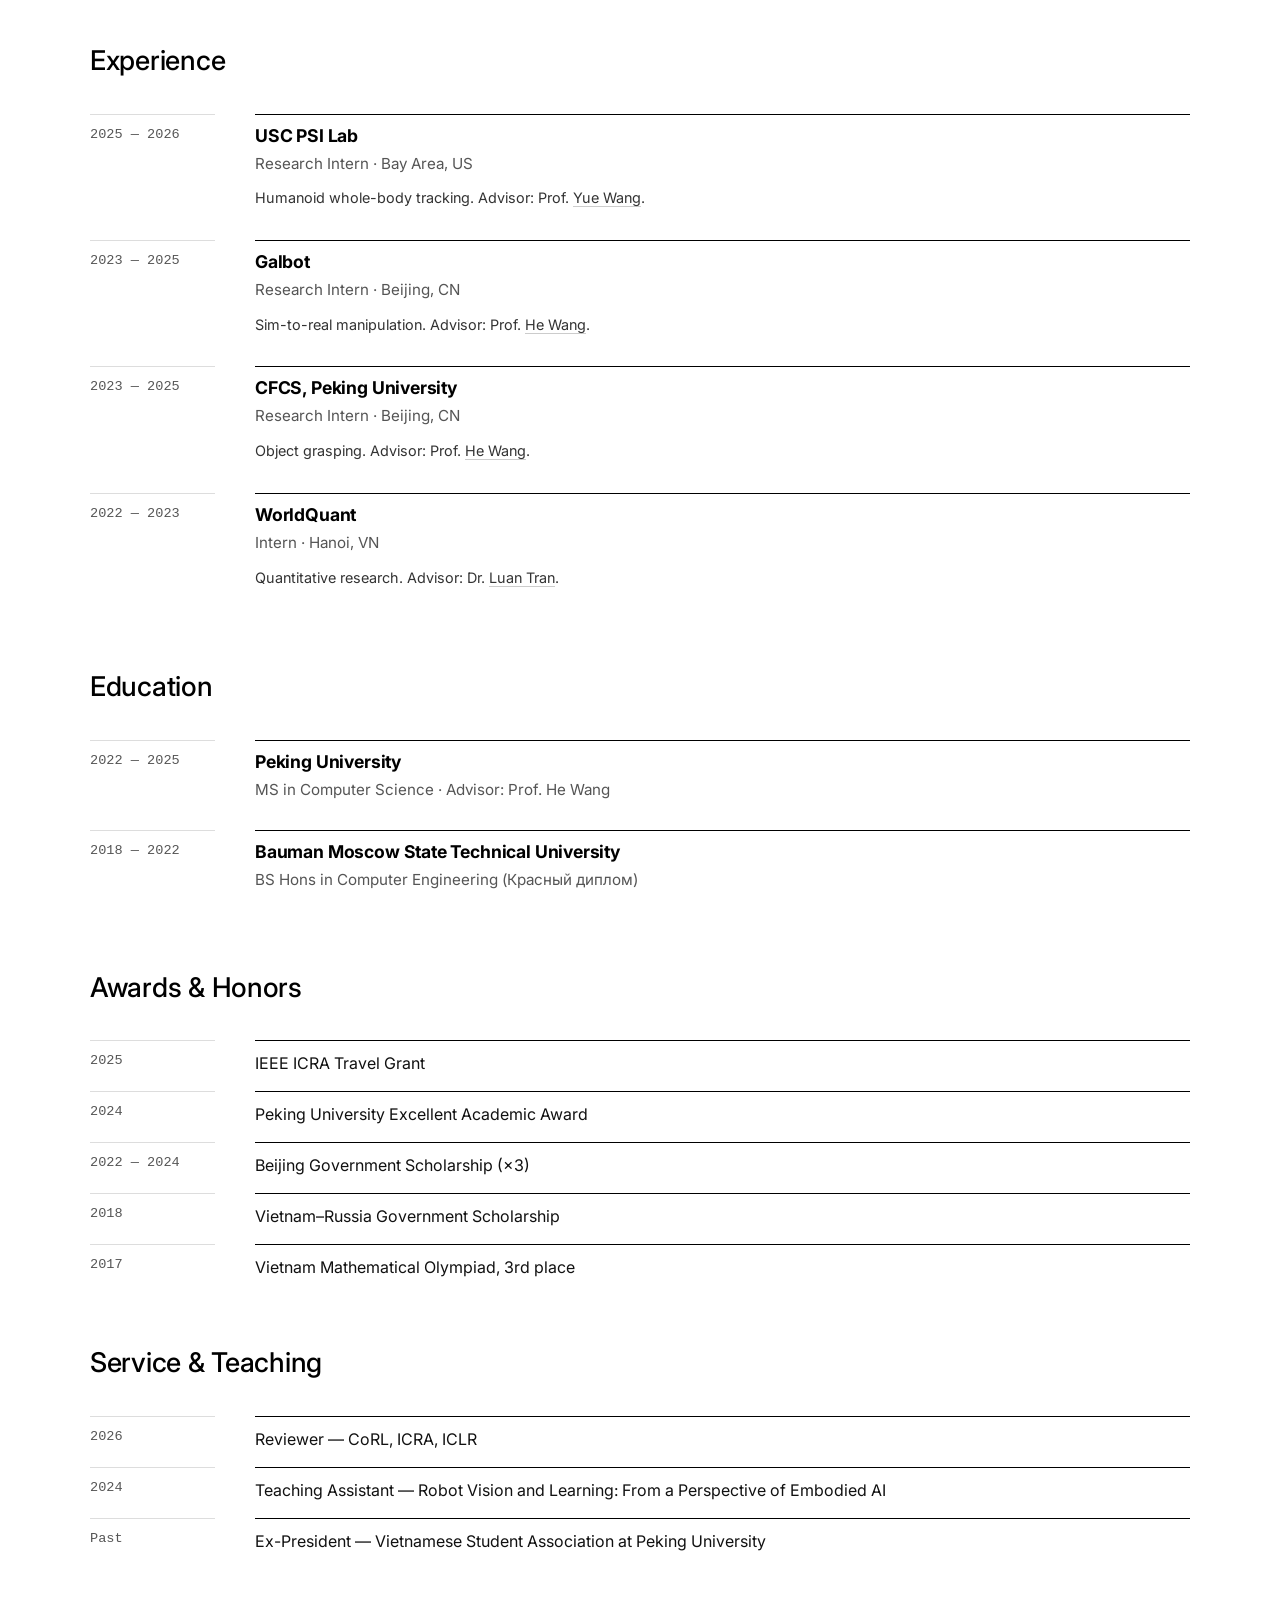
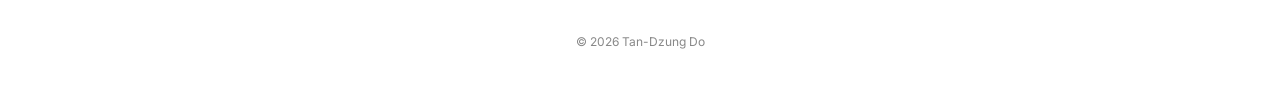
==== commit b9f3caf8: "Add ICLR to 2026 reviewing Co-Authored-By: Claude Opus 5.5 <noreply@anthropic.com>" ====
--- a/index.html
+++ b/index.html
@@ -255,7 +255,7 @@
     <h2 class="section-title" id="service">Service &amp; Teaching</h2>
 
     <div class="grid two-col compact">
-      <div class="item"><div class="item-meta">2026</div><div class="item-content">Reviewer — CoRL, ICRA</div></div>
+      <div class="item"><div class="item-meta">2026</div><div class="item-content">Reviewer — CoRL, ICRA, ICLR</div></div>
       <div class="item"><div class="item-meta">2024</div><div class="item-content">Teaching Assistant — <a href="https://hughw19.github.io/RVAL/schedule/" target="_blank" rel="noopener">Robot Vision and Learning: From a Perspective of Embodied AI</a></div></div>
       <div class="item"><div class="item-meta">Past</div><div class="item-content">Ex-President — Vietnamese Student Association at Peking University</div></div>
     </div>
--- a/style.css
+++ b/style.css
@@ -319,7 +319,8 @@
 
   .item-meta {
     display: flex;
-    gap: 10px;
+    flex-wrap: wrap;             /* a long workshop moves to its own line */
+    gap: 2px 10px;
     margin-bottom: 6px;
     padding-top: 0;
     border-top: none;
@@ -328,8 +329,9 @@
     line-height: 1.4;
   }
   .item-meta br { display: none; }
-  .item-meta .venue + .venue::before { content: "|"; margin-right: 10px; }
-  .item-meta .workshop { margin-top: 0; color: var(--meta); font-weight: 400; }
+  .item-meta .venue:has(+ .venue)::after { content: "|"; margin-left: 10px; }   /* "|" ends the first line */
+  .item-meta .venue { white-space: nowrap; }               /* year + main venue stay on one line */
+  .item-meta .workshop { margin-top: 0; color: var(--meta); font-weight: 400; white-space: normal; }
   .item-content { padding-top: 0; border-top: none; }
   .item-visual {
     width: 100%;
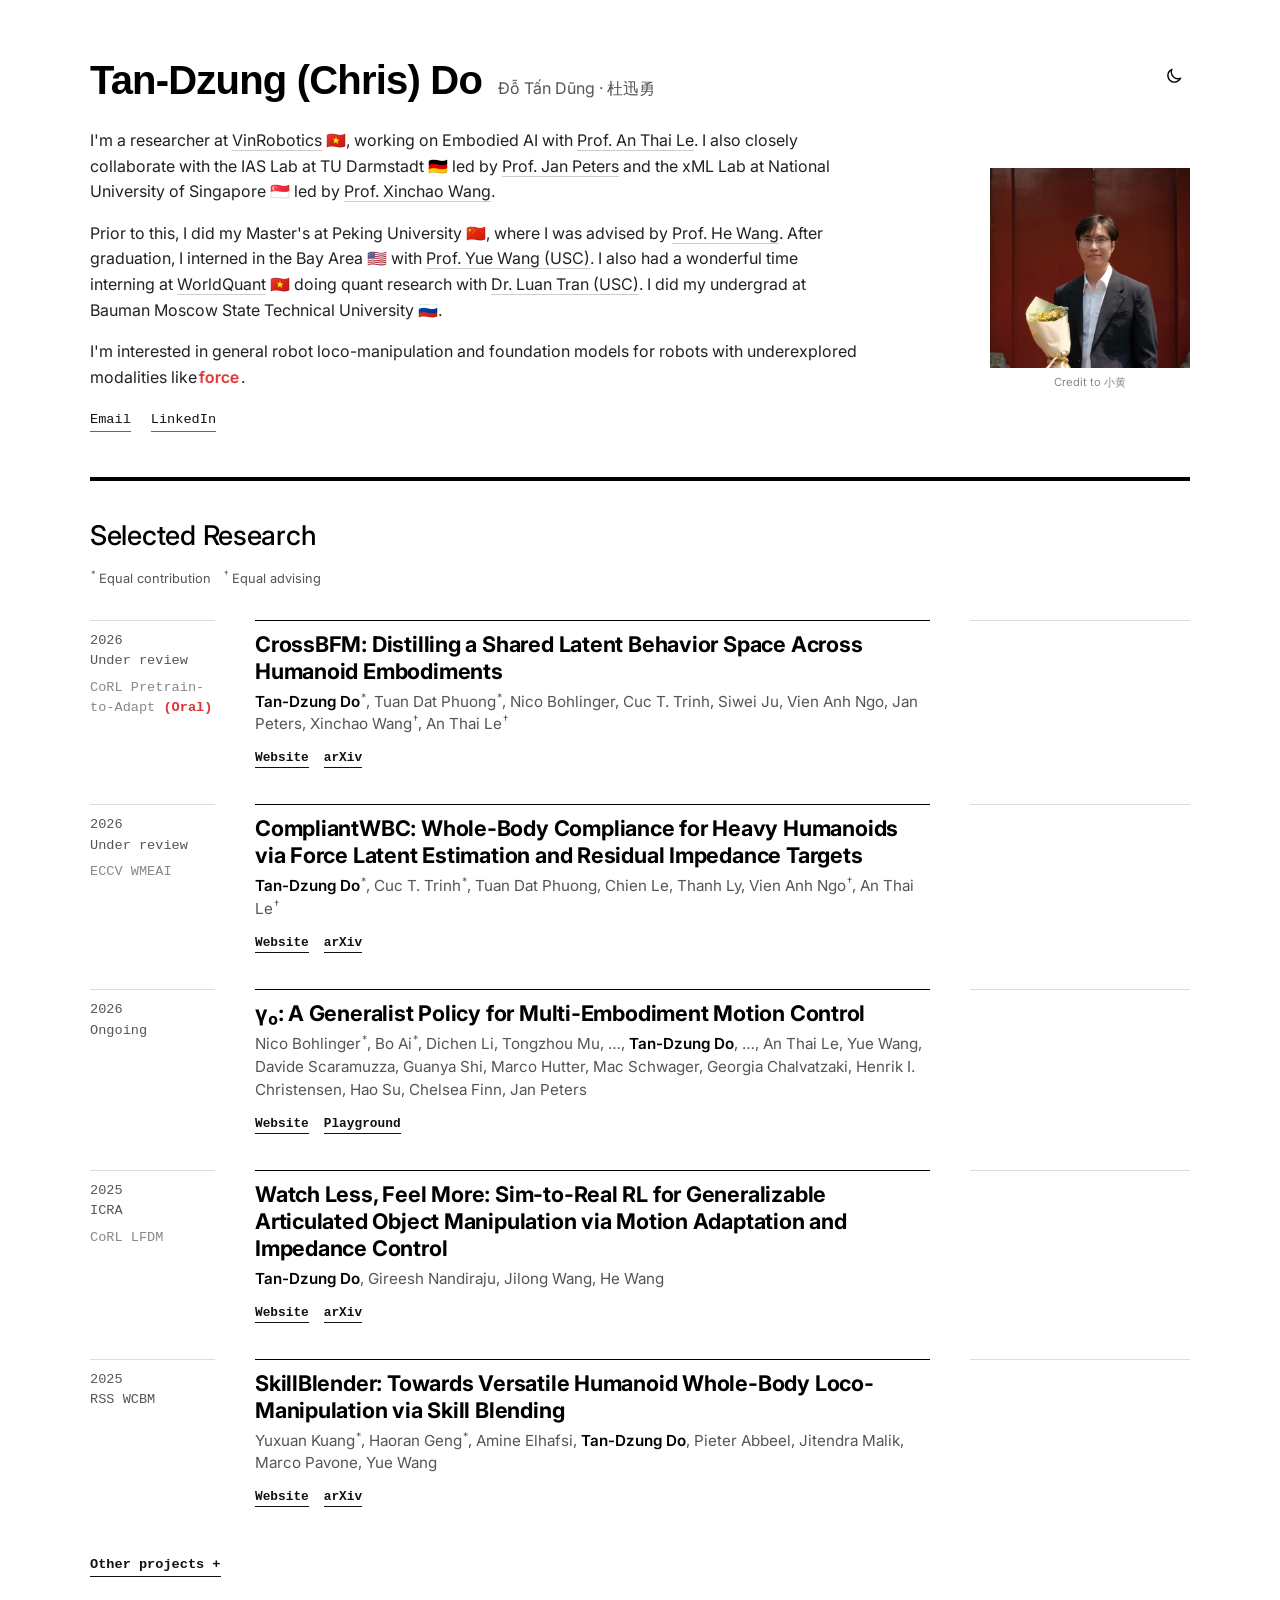
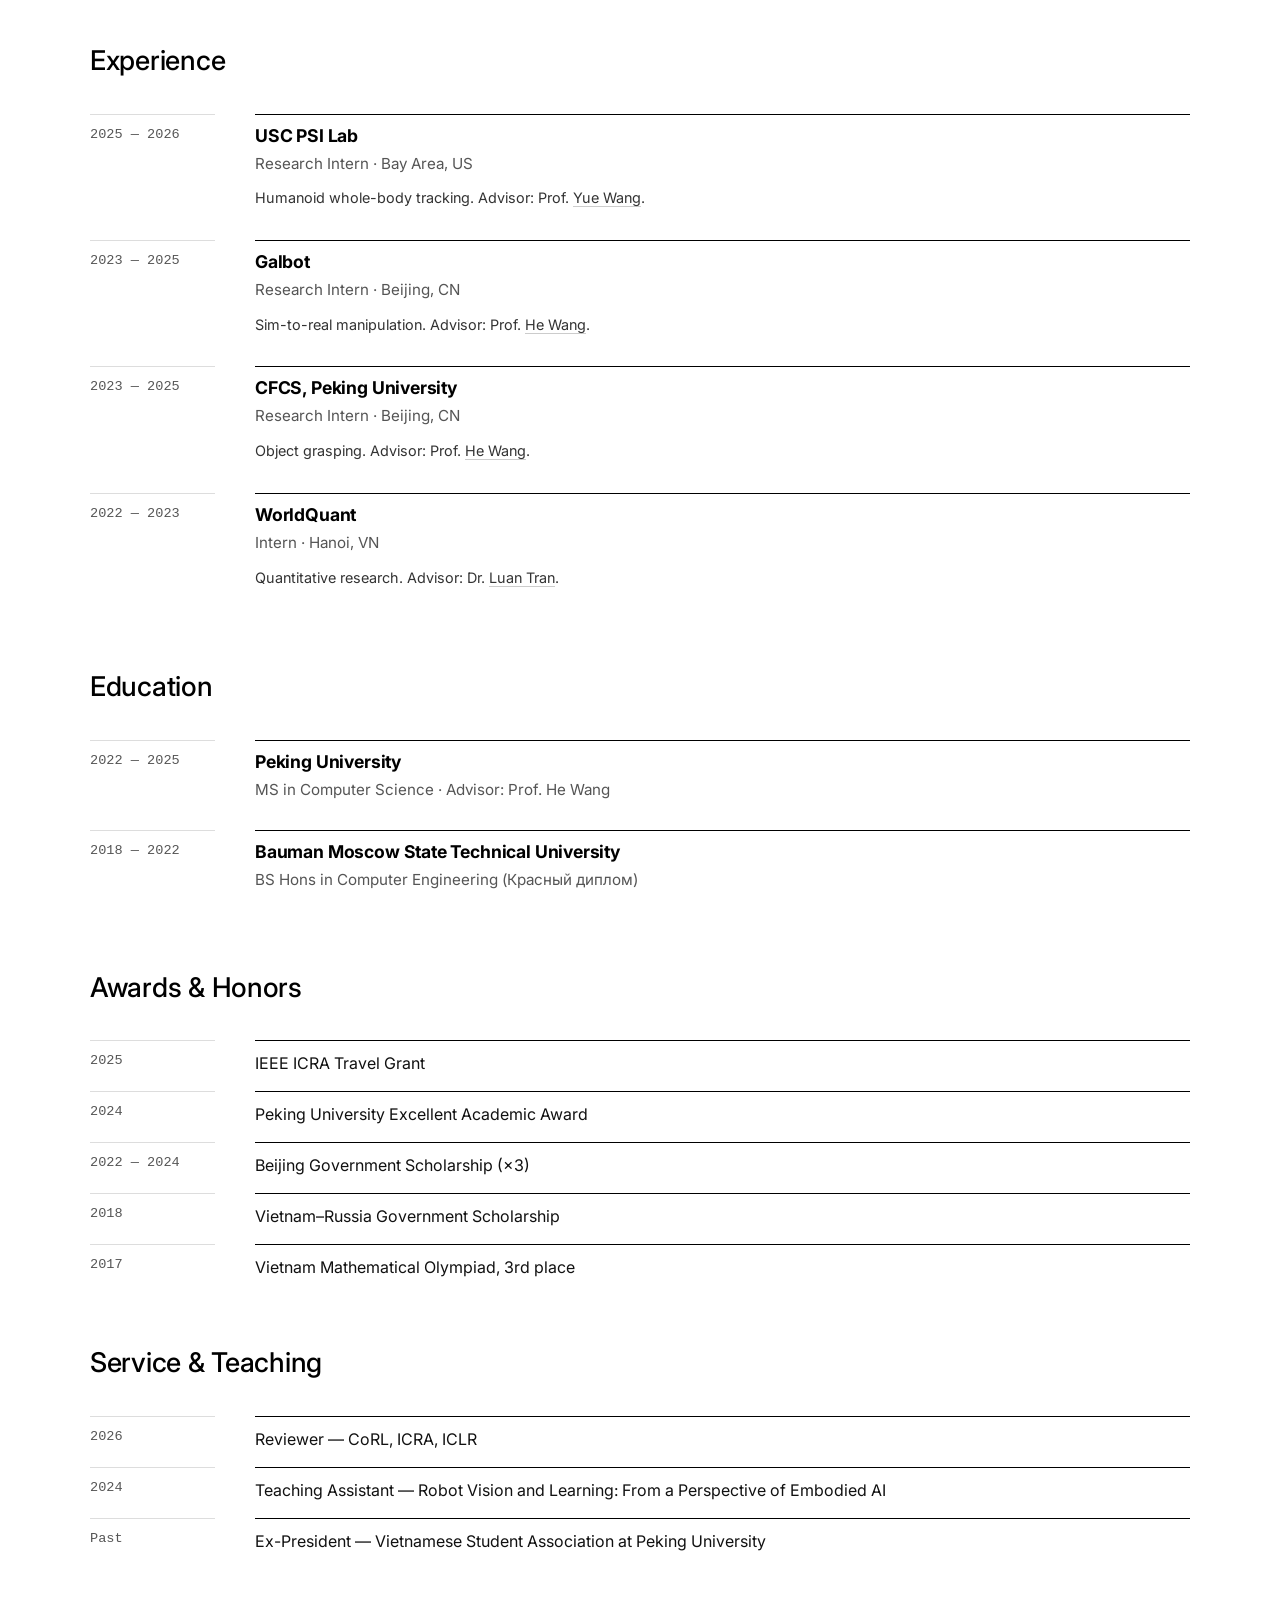
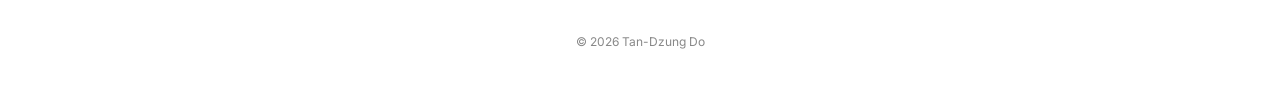
==== commit b2e4640e: "Replace the 🥊 cursor with a small upright robot Near "force" on desktop the cursor is now a robot ic" ====
--- a/index.html
+++ b/index.html
@@ -306,7 +306,7 @@
     // "force" in the intro: every few seconds a hand pushes the word from a
     // random side, and it springs back as a mass-spring-damper
     // (x'' = F/m - k x - c x', slightly underdamped so it overshoots).
-    // On a computer the cursor becomes a 🥊 that punches it. Still for prefers-reduced-motion.
+    // On a computer the cursor becomes a robot that rams it. Still for prefers-reduced-motion.
     (function () {
       var wrap = document.getElementById('force');
       if (!wrap || window.matchMedia('(prefers-reduced-motion: reduce)').matches) return;
@@ -382,7 +382,7 @@
         }, 2000 + Math.random() * 2000);
       }
 
-      // Computers: near the word the cursor turns into a 🥊 aimed at it.
+      // Computers: near the word the cursor turns into a small robot.
       // Hitting the word punches it (harder the faster you swing, and harder
       // than the icon pushes); a click is a punch too. Over the note the normal
       // cursor comes back so its links can be clicked.
@@ -391,7 +391,7 @@
       if (window.matchMedia('(hover: hover) and (pointer: fine)').matches) {
         glove = document.createElement('span');
         glove.className = 'force-glove';
-        glove.textContent = '🥊';
+        glove.innerHTML = '<img src="images/robot.svg" alt="">';
         glove.setAttribute('aria-hidden', 'true');
         document.body.appendChild(glove);
         var note = wrap.querySelector('.force-note');
@@ -420,17 +420,14 @@
           glove.style.display = on ? 'block' : 'none';
         }
         if (!on) return;
-        var a = Math.atan2(dy, dx), deg = a * 180 / Math.PI;
+        var a = Math.atan2(dy, dx);
         var jab = lunge >= 0 ? 12 * Math.sin(Math.PI * Math.min(1, lunge)) : 0;
         var x = mouse.x + Math.cos(a) * jab - glove.offsetWidth / 2;
         var y = mouse.y + Math.sin(a) * jab - glove.offsetHeight / 2;
-        // the emoji's fist faces left: mirror it when punching rightwards so it never turns upside down
-        var right = Math.cos(a) >= 0;
-        glove.style.transform = 'translate(' + x.toFixed(1) + 'px,' + y.toFixed(1) + 'px) rotate(' +
-          (right ? deg : deg - 180).toFixed(1) + 'deg)' + (right ? ' scaleX(-1)' : '');
-      }
-
-      function jab() {                                 // the glove lunges toward the word and back
+        glove.style.transform = 'translate(' + x.toFixed(1) + 'px,' + y.toFixed(1) + 'px)';   // always upright
+      }
+
+      function jab() {                                 // the robot lunges toward the word and back
         var t0 = performance.now();
         lunge = 0;
         (function tick(now) {
--- a/style.css
+++ b/style.css
@@ -122,19 +122,20 @@
     transition-delay: 0s;
   }
 }
-/* the 🥊 cursor near "force" on computers (script in index.html) */
+/* the robot cursor near "force" on computers (script in index.html) */
 .force-glove {
   position: fixed;
   top: 0;
   left: 0;
   z-index: 1000;
   display: none;
-  font-size: 30px;
-  line-height: 1;
+  width: 34px;                 /* robot size */
+  height: 34px;
   pointer-events: none;
   user-select: none;
   will-change: transform;
 }
+.force-glove img { display: block; width: 100%; height: 100%; }
 .glove-on, .glove-on * { cursor: none !important; }
 .force-hand {
   position: absolute;
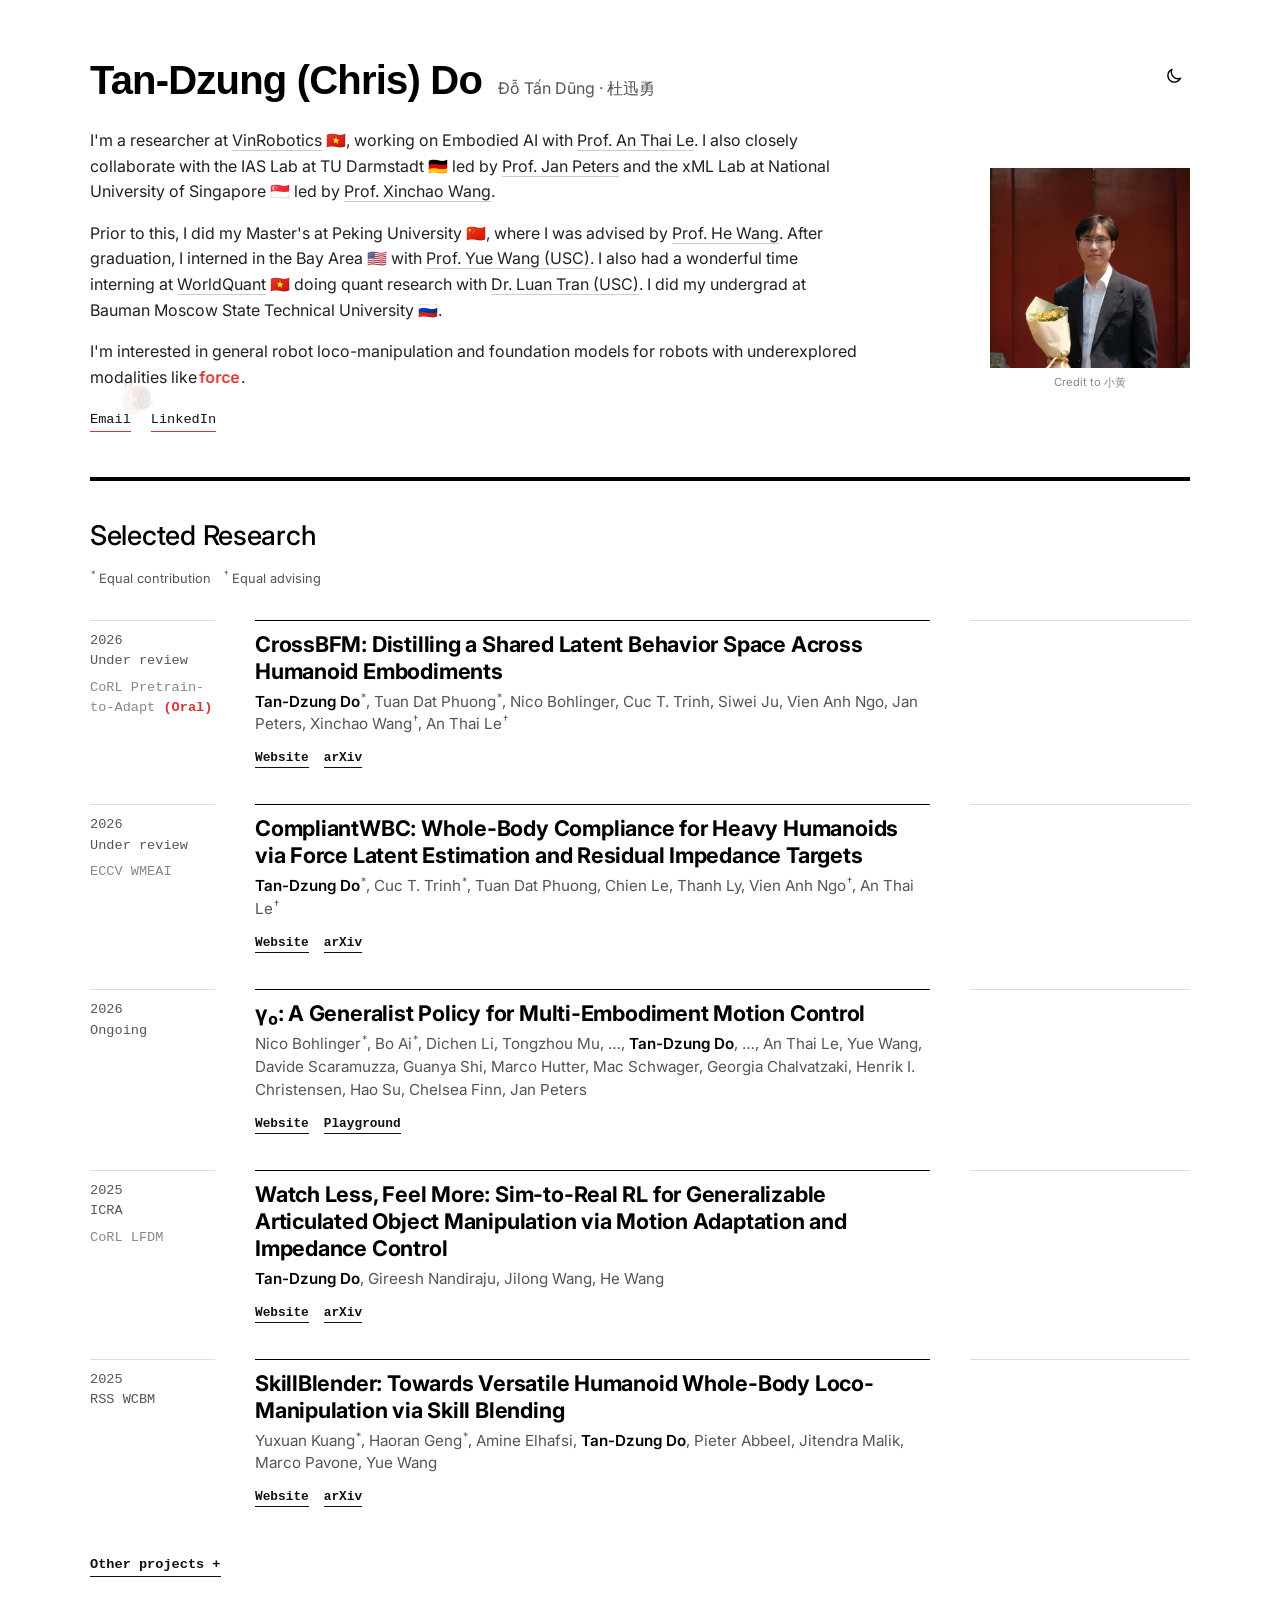
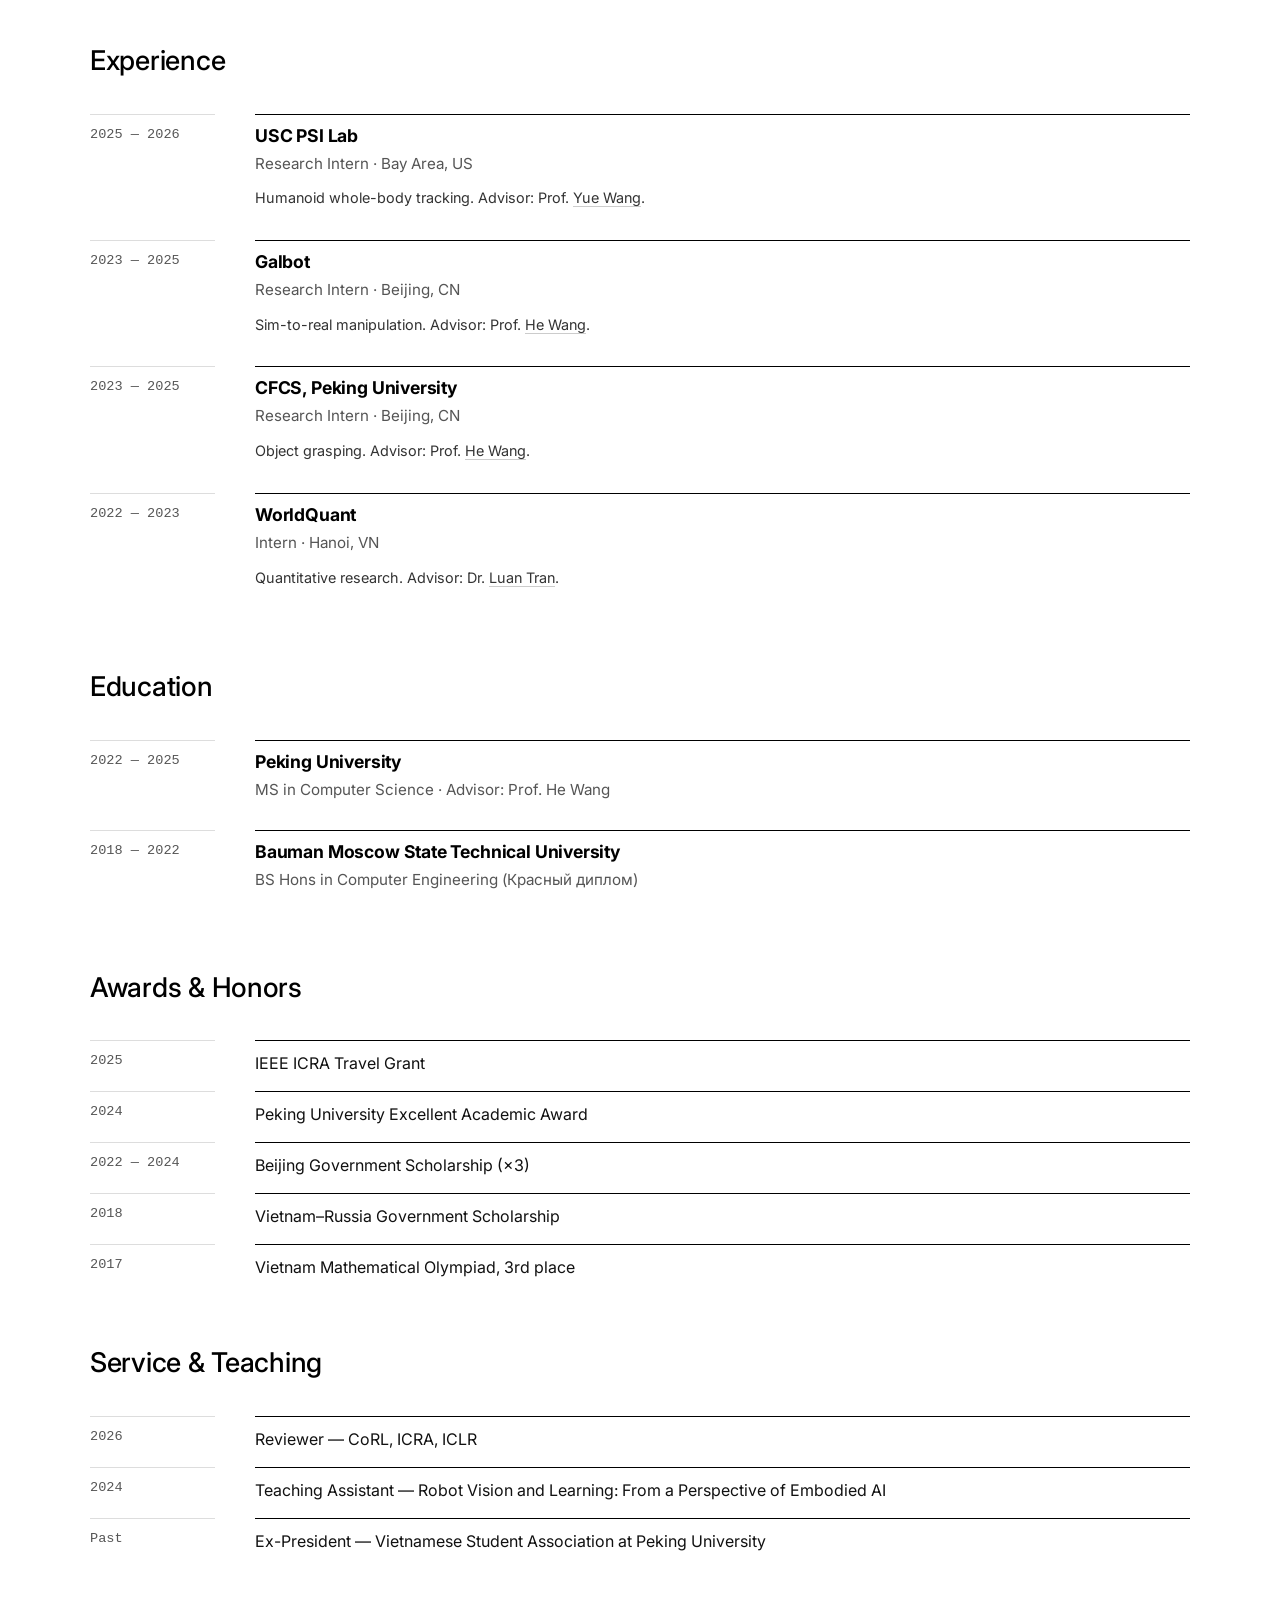
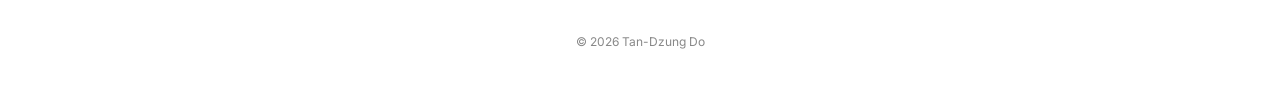
==== commit b3f01b4e: "Name the papers in the "force" note links Co-Authored-By: Claude Opus 5.5 <noreply@anthropic.com>" ====
--- a/index.html
+++ b/index.html
@@ -49,7 +49,7 @@
         <div class="intro">
           <p>I'm a researcher at <a href="https://vinrobotics.net" target="_blank" rel="noopener">VinRobotics</a>  🇻🇳, working on Embodied AI with <a href="https://anindex.github.io" target="_blank" rel="noopener">Prof. An Thai Le</a>. I also closely collaborate with the IAS Lab at TU Darmstadt 🇩🇪 led by <a href="https://www.ias.informatik.tu-darmstadt.de/Team/JanPeters" target="_blank" rel="noopener">Prof. Jan Peters</a> and the xML Lab at National University of Singapore 🇸🇬 led by <a href="https://sites.google.com/site/sitexinchaowang/" target="_blank" rel="noopener">Prof. Xinchao Wang</a>.</p>
           <p>Prior to this, I did my Master's at Peking University 🇨🇳, where I was advised by <a href="https://hughw19.github.io" target="_blank" rel="noopener">Prof. He Wang</a>. After graduation, I interned in the Bay Area 🇺🇸 with <a href="https://yuewang.xyz" target="_blank" rel="noopener">Prof. Yue Wang (USC)</a>. I also had a wonderful time interning at <a href="https://worldquant.com" target="_blank" rel="noopener">WorldQuant</a> 🇻🇳 doing quant research with <a href="https://scholar.google.com/citations?user=O0GvP1IAAAAJ&hl=en" target="_blank" rel="noopener">Dr. Luan Tran (USC)</a>. I did my undergrad at Bauman Moscow State Technical University 🇷🇺.</p>
-          <p>I'm interested in general robot loco-manipulation and foundation models for robots with underexplored modalities like <span class="force" id="force" tabindex="0"><span class="force-word">force</span><span class="force-hand" aria-hidden="true"></span><span class="force-note" role="tooltip">Modeled by the mass-spring-damper system used in <a href="https://watch-less-feel-more.github.io/" target="_blank" rel="noopener">here</a> and <a href="https://dotandung.github.io/compliantwbc" target="_blank" rel="noopener">here</a>.</span></span>.</p>
+          <p>I'm interested in general robot loco-manipulation and foundation models for robots with underexplored modalities like <span class="force" id="force" tabindex="0"><span class="force-word">force</span><span class="force-hand" aria-hidden="true"></span><span class="force-note" role="tooltip">Modeled by the mass-spring-damper system used in <a href="https://watch-less-feel-more.github.io/" target="_blank" rel="noopener">Watch Less Feel More</a> & <a href="https://dotandung.github.io/compliantwbc" target="_blank" rel="noopener">CompliantWBC</a>.</span></span>.</p>
           <nav class="links" aria-label="Elsewhere">
             <a href="mailto:tandzung.do@gmail.com">Email</a>
             <!-- TODO: add LinkedIn and Google Scholar once the URLs are ready:
